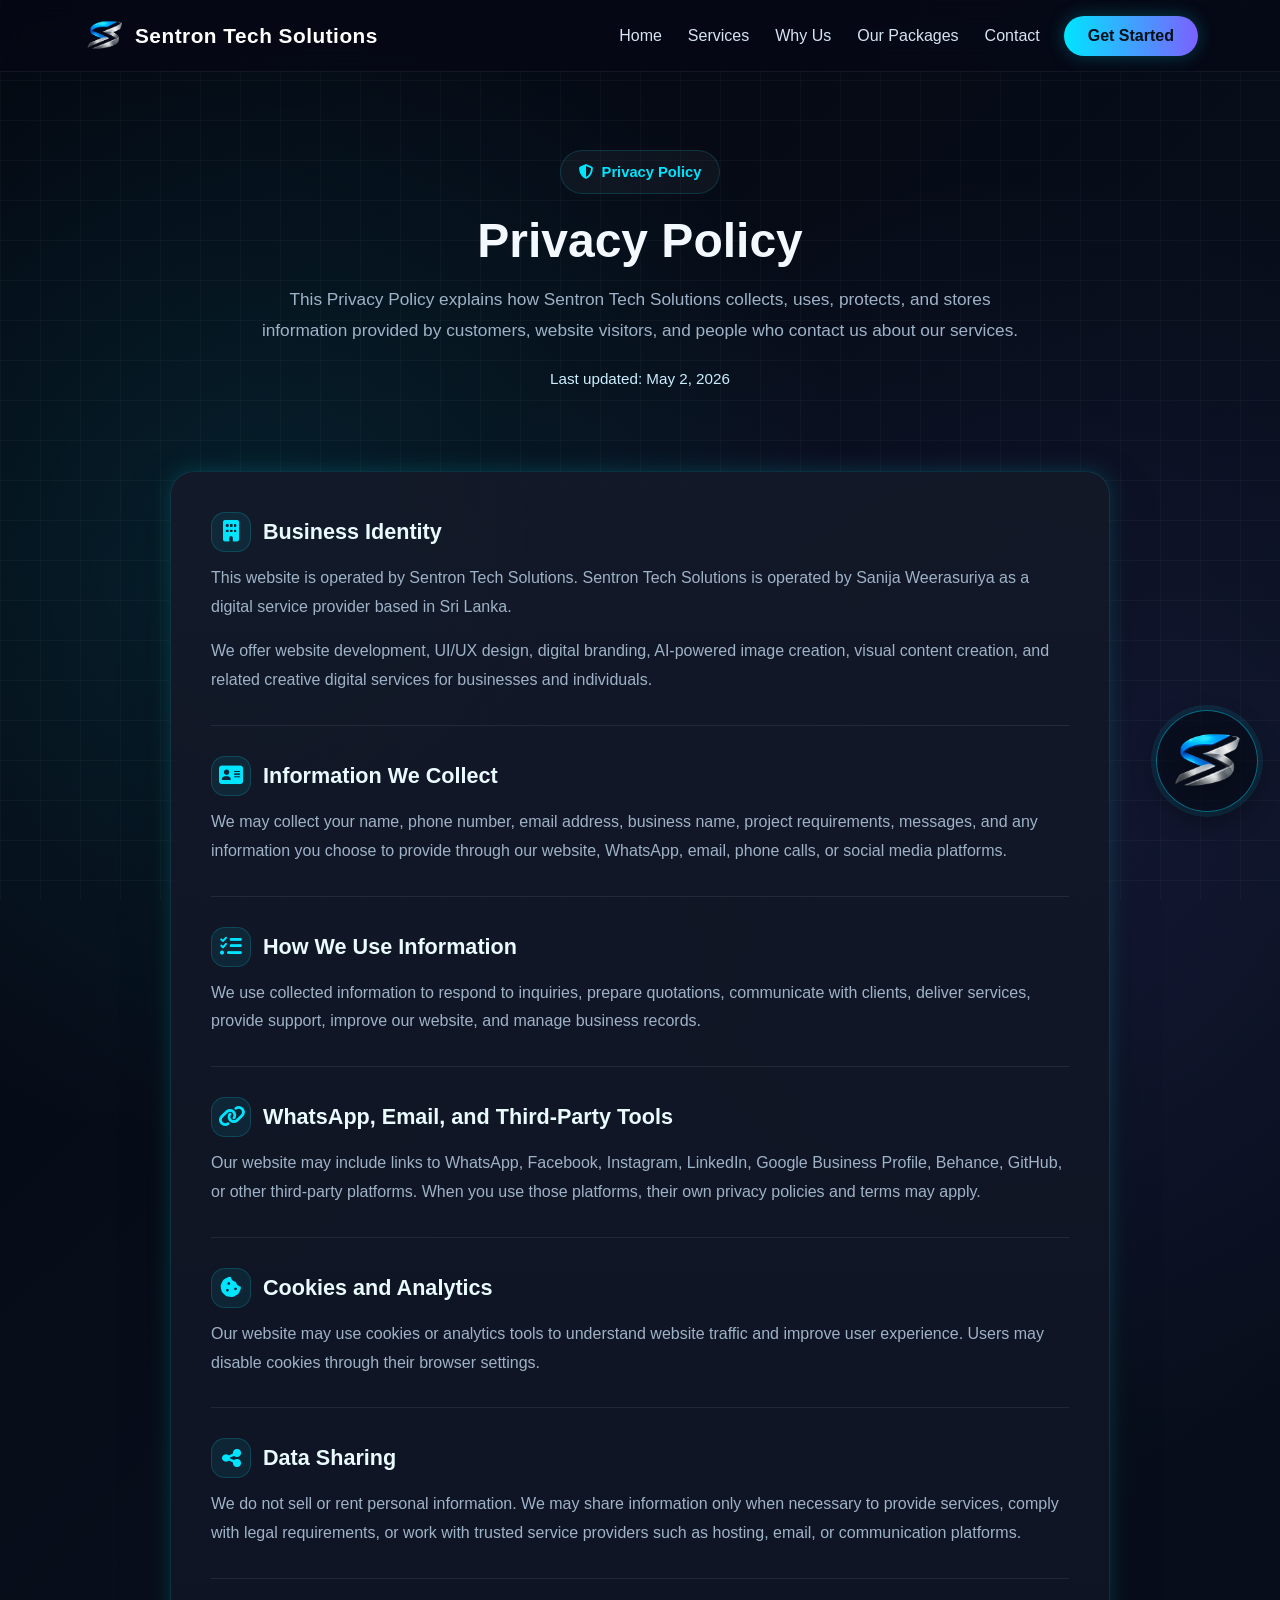
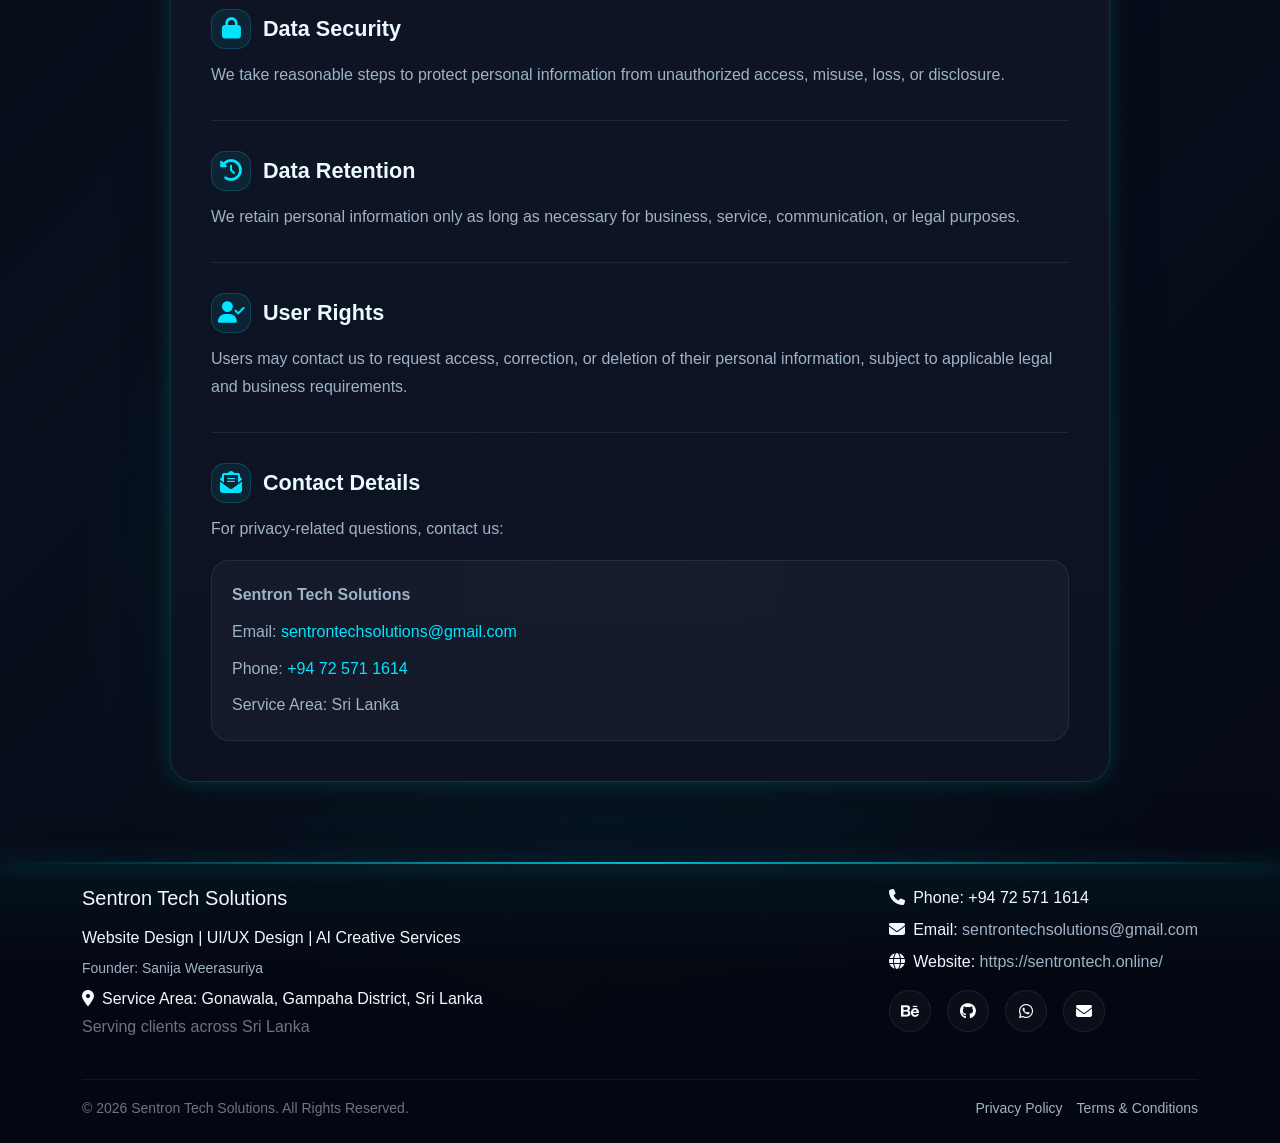
==== privacy-policy.html @ 575d2399 "v2 update" ====
<!DOCTYPE html>
<html lang="en-LK">

<head>
    <meta charset="UTF-8" />
    <meta name="viewport" content="width=device-width, initial-scale=1.0" />
    <meta name="description"
        content="Read the Sentron Tech Solutions Privacy Policy for how customer information is collected, used, protected, stored, and handled in Sri Lanka." />
    <meta name="robots" content="index, follow, max-image-preview:large, max-snippet:-1, max-video-preview:-1" />
    <meta name="author" content="Sentron Tech Solutions" />
    <meta name="theme-color" content="#060816" />

    <link rel="canonical" href="https://sentrontech.online/privacy-policy.html" />

    <meta property="og:locale" content="en_LK" />
    <meta property="og:type" content="website" />
    <meta property="og:site_name" content="Sentron Tech Solutions" />
    <meta property="og:title" content="Privacy Policy | Sentron Tech Solutions" />
    <meta property="og:description"
        content="How Sentron Tech Solutions collects, uses, stores, and protects customer information." />
    <meta property="og:url" content="https://sentrontech.online/privacy-policy.html" />
    <meta property="og:image" content="https://sentrontech.online/assets/og-image.png" />
    <meta property="og:image:alt" content="Sentron Tech Solutions branded web design and AI creative services preview" />
    <meta property="og:image:width" content="1200" />
    <meta property="og:image:height" content="630" />

    <meta name="twitter:card" content="summary_large_image" />
    <meta name="twitter:title" content="Privacy Policy | Sentron Tech Solutions" />
    <meta name="twitter:description"
        content="How Sentron Tech Solutions collects, uses, stores, and protects customer information." />
    <meta name="twitter:image" content="https://sentrontech.online/assets/og-image.png" />
    <meta name="twitter:image:alt" content="Sentron Tech Solutions branded web design and AI creative services preview" />

    <title>Privacy Policy | Sentron Tech Solutions</title>
    <link rel="icon" type="image/png" href="assets/logo.png">
    <link rel="apple-touch-icon" href="assets/logo.png">

    <link rel="preconnect" href="https://cdn.jsdelivr.net" crossorigin>
    <link rel="preconnect" href="https://cdnjs.cloudflare.com" crossorigin>

    <link href="https://cdn.jsdelivr.net/npm/bootstrap@5.3.3/dist/css/bootstrap.min.css" rel="stylesheet" />
    <link rel="stylesheet" href="https://cdnjs.cloudflare.com/ajax/libs/font-awesome/6.5.2/css/all.min.css" />
    <link rel="stylesheet" href="style.css" />

    <script type="application/ld+json">
        {
            "@context": "https://schema.org",
            "@type": "WebPage",
            "@id": "https://sentrontech.online/privacy-policy.html#webpage",
            "url": "https://sentrontech.online/privacy-policy.html",
            "name": "Privacy Policy | Sentron Tech Solutions",
            "description": "Privacy Policy for Sentron Tech Solutions, a Sri Lanka-based digital service provider.",
            "isPartOf": {
                "@type": "WebSite",
                "@id": "https://sentrontech.online/#website",
                "name": "Sentron Tech Solutions",
                "url": "https://sentrontech.online/"
            },
            "publisher": {
                "@type": "Organization",
                "@id": "https://sentrontech.online/#organization",
                "name": "Sentron Tech Solutions",
                "url": "https://sentrontech.online/",
                "email": "sentrontechsolutions@gmail.com",
                "telephone": "+94725711614"
            },
            "inLanguage": "en-LK"
        }
    </script>
</head>

<body>
    <nav class="navbar navbar-expand-lg fixed-top" aria-label="Primary navigation">
        <div class="container">
            <a class="navbar-brand d-flex align-items-center gap-2" href="index.html#home">
                <img src="assets/logo.png" alt="Sentron Tech Solutions logo" width="45" height="45" decoding="async">
                <span>Sentron Tech Solutions</span>
            </a>

            <button class="navbar-toggler text-white border-0 shadow-none" type="button" data-bs-toggle="collapse"
                data-bs-target="#mainNav" aria-controls="mainNav" aria-expanded="false"
                aria-label="Open navigation menu">
                <i class="fa-solid fa-bars text-white"></i>
            </button>

            <div class="collapse navbar-collapse" id="mainNav">
                <ul class="navbar-nav ms-auto align-items-lg-center">
                    <li class="nav-item"><a class="nav-link" href="index.html#home">Home</a></li>
                    <li class="nav-item"><a class="nav-link" href="index.html#services">Services</a></li>
                    <li class="nav-item"><a class="nav-link" href="index.html#why-us">Why Us</a></li>
                    <li class="nav-item"><a class="nav-link" href="index.html#packages">Our Packages</a></li>
                    <li class="nav-item"><a class="nav-link" href="index.html#contact">Contact</a></li>
                    <li class="nav-item ms-lg-3 mt-3 mt-lg-0">
                        <a href="index.html#contact" class="btn btn-glow px-4 py-2">Get Started</a>
                    </li>
                </ul>
            </div>
        </div>
    </nav>

    <main>
        <section class="legal-hero text-center">
            <div class="container">
                <div class="legal-kicker">
                    <i class="fa-solid fa-shield-halved"></i>
                    Privacy Policy
                </div>
                <h1 class="legal-title">Privacy Policy</h1>
                <p class="legal-lead">
                    This Privacy Policy explains how Sentron Tech Solutions collects, uses, protects, and stores
                    information provided by customers, website visitors, and people who contact us about our services.
                </p>
                <p class="legal-meta">Last updated: May 2, 2026</p>
            </div>
        </section>

        <article class="legal-document">
            <section class="legal-section">
                <h2><i class="fa-solid fa-building"></i>Business Identity</h2>
                <p>
                    This website is operated by Sentron Tech Solutions. Sentron Tech Solutions is operated by Sanija
                    Weerasuriya as a digital service provider based in Sri Lanka.
                </p>
                <p>
                    We offer website development, UI/UX design, digital branding, AI-powered image creation, visual
                    content creation, and related creative digital services for businesses and individuals.
                </p>
            </section>

            <section class="legal-section">
                <h2><i class="fa-solid fa-address-card"></i>Information We Collect</h2>
                <p>
                    We may collect your name, phone number, email address, business name, project requirements,
                    messages, and any information you choose to provide through our website, WhatsApp, email, phone
                    calls, or social media platforms.
                </p>
            </section>

            <section class="legal-section">
                <h2><i class="fa-solid fa-list-check"></i>How We Use Information</h2>
                <p>
                    We use collected information to respond to inquiries, prepare quotations, communicate with clients,
                    deliver services, provide support, improve our website, and manage business records.
                </p>
            </section>

            <section class="legal-section">
                <h2><i class="fa-solid fa-link"></i>WhatsApp, Email, and Third-Party Tools</h2>
                <p>
                    Our website may include links to WhatsApp, Facebook, Instagram, LinkedIn, Google Business Profile,
                    Behance, GitHub, or other third-party platforms. When you use those platforms, their own privacy
                    policies and terms may apply.
                </p>
            </section>

            <section class="legal-section">
                <h2><i class="fa-solid fa-cookie-bite"></i>Cookies and Analytics</h2>
                <p>
                    Our website may use cookies or analytics tools to understand website traffic and improve user
                    experience. Users may disable cookies through their browser settings.
                </p>
            </section>

            <section class="legal-section">
                <h2><i class="fa-solid fa-share-nodes"></i>Data Sharing</h2>
                <p>
                    We do not sell or rent personal information. We may share information only when necessary to provide
                    services, comply with legal requirements, or work with trusted service providers such as hosting,
                    email, or communication platforms.
                </p>
            </section>

            <section class="legal-section">
                <h2><i class="fa-solid fa-lock"></i>Data Security</h2>
                <p>
                    We take reasonable steps to protect personal information from unauthorized access, misuse, loss, or
                    disclosure.
                </p>
            </section>

            <section class="legal-section">
                <h2><i class="fa-solid fa-clock-rotate-left"></i>Data Retention</h2>
                <p>
                    We retain personal information only as long as necessary for business, service, communication, or
                    legal purposes.
                </p>
            </section>

            <section class="legal-section">
                <h2><i class="fa-solid fa-user-check"></i>User Rights</h2>
                <p>
                    Users may contact us to request access, correction, or deletion of their personal information,
                    subject to applicable legal and business requirements.
                </p>
            </section>

            <section class="legal-section">
                <h2><i class="fa-solid fa-envelope-open-text"></i>Contact Details</h2>
                <p>For privacy-related questions, contact us:</p>
                <div class="legal-contact">
                    <p><strong>Sentron Tech Solutions</strong></p>
                    <p>Email: <a href="mailto:sentrontechsolutions@gmail.com">sentrontechsolutions@gmail.com</a></p>
                    <p>Phone: <a href="tel:+94725711614">+94 72 571 1614</a></p>
                    <p>Service Area: Sri Lanka</p>
                </div>
            </section>
        </article>
    </main>

    <footer class="footer py-4">
        <div class="container">
            <div class="row g-4">
                <div class="col-lg-6 footer-brand">
                    <h5 class="mb-3">Sentron Tech Solutions</h5>
                    <p class="mb-2">Website Design | UI/UX Design | AI Creative Services</p>
                    <p class="footer-founder small mb-2">Founder: Sanija Weerasuriya</p>
                    <p class="mb-1"><i class="fa-solid fa-map-marker-alt me-2"></i>Service Area: Gonawala, Gampaha District, Sri Lanka</p>
                    <p class="text-secondary">Serving clients across Sri Lanka</p>
                </div>
                <div class="col-lg-6 footer-contact-col">
                    <div class="contact-info footer-contact-block">
                        <p class="mb-2"><i class="fa-solid fa-phone me-2"></i>Phone: +94 72 571 1614</p>
                        <p class="mb-2"><i class="fa-solid fa-envelope me-2"></i>Email: <a href="mailto:sentrontechsolutions@gmail.com" class="text-decoration-none">sentrontechsolutions@gmail.com</a></p>
                        <p class="mb-3"><i class="fa-solid fa-globe me-2"></i>Website: <a href="https://sentrontech.online/" target="_blank" rel="noopener noreferrer" class="text-decoration-none">https://sentrontech.online/</a></p>
                        <div class="social-links footer-contact-social">
                            <a href="https://www.behance.net/sentrontechsolutions" target="_blank"
                                rel="noopener noreferrer" class="me-3" aria-label="Sentron Tech Solutions on Behance"><i
                                    class="fa-brands fa-behance"></i></a>
                            <a href="https://github.com/sentrontechsolutions" target="_blank" rel="noopener noreferrer"
                                class="me-3" aria-label="Sentron Tech Solutions on GitHub"><i
                                    class="fa-brands fa-github"></i></a>
                            <a href="https://wa.me/94725711614" target="_blank" rel="noopener noreferrer" class="me-3"
                                aria-label="Chat with Sentron Tech Solutions on WhatsApp"><i
                                    class="fa-brands fa-whatsapp"></i></a>
                            <a href="mailto:sentrontechsolutions@gmail.com" class="me-3"
                                aria-label="Email Sentron Tech Solutions"><i class="fa-solid fa-envelope"></i></a>
                        </div>
                    </div>
                </div>
            </div>
            <div class="footer-bottom">
                <p class="footer-copy text-secondary small mb-0">&copy; 2026 Sentron Tech Solutions. All Rights Reserved.</p>
                <div class="footer-legal-links">
                    <a href="privacy-policy.html">Privacy Policy</a>
                    <a href="terms-and-conditions.html">Terms &amp; Conditions</a>
                </div>
            </div>
        </div>
    </footer>

    <div class="corner-floating-logo" aria-hidden="true">
        <img src="assets/logo.png" alt="" width="500" height="500" loading="lazy" decoding="async">
    </div>

    <script src="https://cdn.jsdelivr.net/npm/bootstrap@5.3.3/dist/js/bootstrap.bundle.min.js"></script>
    <script src="script.js"></script>
</body>

</html>
---- style.css ----
:root {
  --bg-main: #060816;
  --bg-secondary: #0b1020;
  --card-bg: rgba(14, 19, 38, 0.75);
  --primary: #00e5ff;
  --secondary: #7b61ff;
  --text-main: #f4f8ff;
  --text-soft: #9fb3c8;
  --shadow-glow: 0 0 20px rgba(0, 229, 255, 0.18);
  --shadow-purple: 0 0 30px rgba(123, 97, 255, 0.18);
}

* {
  box-sizing: border-box;
}

html {
  scroll-behavior: smooth;
}

body {
  margin: 0;
  font-family: "Segoe UI", Tahoma, Geneva, Verdana, sans-serif;
  background:
    radial-gradient(circle at 20% 20%, rgba(0, 229, 255, 0.10), transparent 25%),
    radial-gradient(circle at 80% 30%, rgba(123, 97, 255, 0.10), transparent 30%),
    radial-gradient(circle at 50% 80%, rgba(0, 229, 255, 0.07), transparent 25%),
    linear-gradient(135deg, #04060f, #08101d, #050915);
  color: var(--text-main);
  overflow-x: hidden;
}

body::before {
  content: "";
  position: fixed;
  inset: 0;
  background-image:
    linear-gradient(rgba(255,255,255,0.03) 1px, transparent 1px),
    linear-gradient(90deg, rgba(255,255,255,0.03) 1px, transparent 1px);
  background-size: 40px 40px;
  pointer-events: none;
  z-index: -2;
}

/* Navbar */
.navbar {
  background: rgba(6, 8, 22, 0.72) !important;
  backdrop-filter: blur(14px);
  border-bottom: 1px solid rgba(255,255,255,0.06);
  transition: 0.3s ease;
}

.navbar.scrolled {
  box-shadow: 0 10px 30px rgba(0,0,0,0.35);
  border-bottom: 1px solid rgba(0, 229, 255, 0.12);
}

.navbar-brand {
  font-weight: 700;
  font-size: 1.3rem;
  letter-spacing: 0.5px;
  color: #fff !important;
}

.brand-icon {
  color: var(--primary);
  text-shadow: 0 0 14px rgba(0, 229, 255, 0.7);
}

.nav-link {
  color: #d7e4f3 !important;
  position: relative;
  font-weight: 500;
  margin-left: 10px;
}

.nav-link::after {
  content: "";
  position: absolute;
  left: 8px;
  bottom: 2px;
  width: 0;
  height: 2px;
  background: linear-gradient(90deg, var(--primary), var(--secondary));
  transition: width 0.3s ease;
  box-shadow: var(--shadow-glow);
}

.nav-link:hover::after {
  width: calc(100% - 16px);
}

.btn-glow {
  background: linear-gradient(90deg, var(--primary), var(--secondary));
  color: #031019;
  font-weight: 700;
  border: none;
  border-radius: 50px;
  box-shadow: 0 0 18px rgba(0, 229, 255, 0.25);
  transition: 0.3s ease;
}

.btn-glow:hover {
  transform: translateY(-2px) scale(1.02);
  box-shadow: 0 0 25px rgba(0, 229, 255, 0.4), 0 0 35px rgba(123, 97, 255, 0.25);
  color: #04141f;
}

.btn-outline-tech {
  border: 1px solid rgba(0, 229, 255, 0.35);
  color: var(--text-main);
  border-radius: 50px;
  background: rgba(255,255,255,0.02);
  transition: 0.3s ease;
}

.btn-outline-tech:hover {
  background: rgba(0, 229, 255, 0.08);
  border-color: rgba(0, 229, 255, 0.7);
  box-shadow: var(--shadow-glow);
  color: #fff;
}

.btn-whatsapp {
  border-color: #25d366;
  background: radial-gradient(circle at top left, rgba(37, 211, 102, 0.18), transparent 45%), rgba(255,255,255,0.02);
  color: #e9fff3;
  box-shadow: 0 0 18px rgba(37, 211, 102, 0.24);
}

.btn-whatsapp:hover {
  background: linear-gradient(135deg, rgba(37, 211, 102, 0.24), rgba(0, 0, 0, 0.12));
  border-color: #25d366;
  box-shadow: 0 0 28px rgba(37, 211, 102, 0.35);
  color: #fff;
  transform: translateY(-2px) scale(1.02);
}

.btn-behance {
  border-color: #1769ff;
  background: radial-gradient(circle at top left, rgba(23, 105, 255, 0.18), transparent 45%), rgba(255,255,255,0.02);
  color: #b3d9ff;
  box-shadow: 0 0 18px rgba(23, 105, 255, 0.24);
}

.btn-behance:hover {
  background: linear-gradient(135deg, rgba(23, 105, 255, 0.24), rgba(0, 0, 0, 0.12));
  border-color: #1769ff;
  box-shadow: 0 0 28px rgba(23, 105, 255, 0.35);
  color: #fff;
  transform: translateY(-2px) scale(1.02);
}

.btn-github {
  border-color: #ffffffce;
  background: rgba(255,255,255,0.05);
  color: #f0f0f0;
  box-shadow: 0 0 5px rgba(255, 255, 255, 0.4), 0 0 18px rgba(51, 51, 51, 0.24);
}

.btn-github:hover {
  background: linear-gradient(135deg, rgba(51, 51, 51, 0.24), rgba(0, 0, 0, 0.12));
  border-color: #666;
  box-shadow: 0 0 8px rgba(255, 255, 255, 0.6), 0 0 28px rgba(51, 51, 51, 0.35);
  color: #fff;
  transform: translateY(-2px) scale(1.02);
}

.copy-btn {
  background: none;
  border: none;
  color: var(--primary);
  cursor: pointer;
  font-size: 0.9rem;
  margin-left: 8px;
  padding: 2px 4px;
  border-radius: 4px;
  transition: 0.3s ease;
}

.copy-btn:hover {
  background: rgba(0, 229, 255, 0.1);
  color: #fff;
}

/* Hero */
.hero-section {
  min-height: 100vh;
  display: flex;
  align-items: center;
  position: relative;
  overflow: hidden;
  padding-top: 100px;
}

.hero-badge {
  display: inline-flex;
  align-items: center;
  gap: 8px;
  padding: 10px 18px;
  border-radius: 50px;
  background: rgba(255,255,255,0.04);
  border: 1px solid rgba(0, 229, 255, 0.16);
  color: var(--primary);
  font-size: 0.92rem;
  box-shadow: var(--shadow-glow);
  margin-bottom: 1.5rem;
}

.hero-title {
  font-size: clamp(2.6rem, 6vw, 5rem);
  line-height: 1.05;
  font-weight: 800;
  margin-bottom: 1.25rem;
}

.gradient-text {
  background: linear-gradient(90deg, #ffffff, #8ef6ff, #a999ff);
  -webkit-background-clip: text;
  -webkit-text-fill-color: transparent;
  background-clip: text;
}

.hero-text {
  font-size: 1.08rem;
  color: var(--text-soft);
  max-width: 600px;
  line-height: 1.8;
  margin-bottom: 2rem;
}

.hero-stats {
  display: flex;
  flex-wrap: wrap;
  gap: 20px;
  margin-top: 2rem;
}

.stat-box {
  min-width: 140px;
  padding: 18px 20px;
  background: rgba(255,255,255,0.03);
  border: 1px solid rgba(255,255,255,0.06);
  border-radius: 18px;
  box-shadow: inset 0 0 20px rgba(255,255,255,0.015);
  transition: 0.3s ease;
}

.stat-box:hover {
  transform: translateY(-4px);
  border-color: rgba(0, 229, 255, 0.25);
  box-shadow: var(--shadow-glow);
}

.stat-box h4 {
  margin: 0;
  font-size: 1.5rem;
  color: var(--primary);
  font-weight: 700;
}

.stat-box p {
  margin: 6px 0 0;
  color: var(--text-soft);
  font-size: 0.92rem;
}

.hero-visual {
  position: relative;
  z-index: 1;
}

/* Glow orbs */
.glow-orb {
  position: absolute;
  border-radius: 50%;
  filter: blur(70px);
  opacity: 0.45;
  z-index: 0;
  animation: floatOrb 10s ease-in-out infinite;
}

.orb-1 {
  width: 250px;
  height: 250px;
  background: rgba(0, 229, 255, 0.20);
  top: 80px;
  left: -80px;
}

.orb-2 {
  width: 280px;
  height: 280px;
  background: rgba(123, 97, 255, 0.18);
  bottom: 50px;
  right: -100px;
  animation-delay: 2s;
}

.orb-3 {
  width: 180px;
  height: 180px;
  background: rgba(0, 229, 255, 0.12);
  top: 50%;
  left: 55%;
  animation-delay: 4s;
}

@keyframes floatOrb {
  0%, 100% { transform: translateY(0px) translateX(0px); }
  50% { transform: translateY(-20px) translateX(10px); }
}

.tech-card {
  position: relative;
  background: linear-gradient(145deg, rgba(10, 16, 32, 0.88), rgba(7, 10, 22, 0.78));
  border: 1px solid rgba(0, 229, 255, 0.16);
  border-radius: 24px;
  padding: 24px;
  box-shadow:
    0 0 20px rgba(0, 229, 255, 0.10),
    0 0 50px rgba(123, 97, 255, 0.10),
    inset 0 0 20px rgba(255,255,255,0.02);
  overflow: hidden;
}

.tech-card::before {
  content: "";
  position: absolute;
  inset: 0;
  background: linear-gradient(120deg, transparent, rgba(255,255,255,0.04), transparent);
  transform: translateX(-100%);
  animation: shine 5s linear infinite;
}

@keyframes shine {
  100% { transform: translateX(100%); }
}

.screen-header {
  display: flex;
  gap: 8px;
  margin-bottom: 18px;
}

.screen-dot {
  width: 12px;
  height: 12px;
  border-radius: 50%;
  background: rgba(255,255,255,0.15);
}

.screen-dot:nth-child(1) { background: #ff5f57; }
.screen-dot:nth-child(2) { background: #febc2e; }
.screen-dot:nth-child(3) { background: #28c840; }

.mockup-block {
  background: rgba(255,255,255,0.03);
  border: 1px solid rgba(255,255,255,0.05);
  border-radius: 18px;
  padding: 18px;
  margin-bottom: 16px;
}

.mockup-line {
  height: 10px;
  border-radius: 20px;
  margin-bottom: 12px;
  background: linear-gradient(90deg, rgba(0,229,255,0.7), rgba(123,97,255,0.45));
  animation: pulseLine 2.2s ease-in-out infinite;
}

.mockup-line.small { width: 45%; }
.mockup-line.medium { width: 70%; }
.mockup-line.large { width: 100%; }

@keyframes pulseLine {
  0%, 100% { opacity: 0.55; }
  50% { opacity: 1; }
}

.floating-mini {
  position: absolute;
  border-radius: 18px;
  padding: 14px 16px;
  background: rgba(10, 15, 30, 0.88);
  border: 1px solid rgba(0, 229, 255, 0.20);
  box-shadow: var(--shadow-glow);
  color: #fff;
  animation: floatCard 4s ease-in-out infinite;
}

.floating-mini.one {
  top: -20px;
  right: -20px;
}

.floating-mini.two {
  bottom: -15px;
  left: -20px;
  animation-delay: 1.8s;
}

@keyframes floatCard {
  0%, 100% { transform: translateY(0px); }
  50% { transform: translateY(-10px); }
}

/* General sections */
.section-title {
  font-size: clamp(2rem, 4vw, 3rem);
  font-weight: 800;
  margin-bottom: 12px;
}

.section-subtitle {
  color: var(--text-soft);
  max-width: 680px;
  margin: 0 auto;
  line-height: 1.8;
}

.service-card,
.feature-card,
.contact-card {
  background: var(--card-bg);
  backdrop-filter: blur(12px);
  border: 1px solid rgba(255,255,255,0.06);
  border-radius: 22px;
  padding: 28px 24px;
  height: 100%;
  transition: 0.35s ease;
  position: relative;
  overflow: hidden;
}

.service-card::before,
.feature-card::before,
.contact-card::before {
  content: "";
  position: absolute;
  top: -80px;
  right: -80px;
  width: 180px;
  height: 180px;
  background: radial-gradient(circle, rgba(0,229,255,0.18), transparent 70%);
  pointer-events: none;
}

.service-card:hover,
.feature-card:hover,
.contact-card:hover {
  transform: translateY(-8px);
  border-color: rgba(0, 229, 255, 0.24);
  box-shadow: var(--shadow-glow), var(--shadow-purple);
}

.service-icon,
.feature-icon {
  width: 64px;
  height: 64px;
  border-radius: 18px;
  display: inline-flex;
  align-items: center;
  justify-content: center;
  margin-bottom: 20px;
  font-size: 1.4rem;
  color: var(--primary);
  background: rgba(0, 229, 255, 0.08);
  border: 1px solid rgba(0, 229, 255, 0.18);
  box-shadow: var(--shadow-glow);
}

.service-card h4,
.feature-card h5 {
  font-weight: 700;
  margin-bottom: 12px;
}

.service-card p,
.feature-card p,
.contact-card p {
  color: var(--text-soft);
  line-height: 1.75;
  margin-bottom: 0;
}

.why-box {
  background: linear-gradient(145deg, rgba(10, 16, 32, 0.9), rgba(7, 10, 22, 0.82));
  border: 1px solid rgba(0,229,255,0.14);
  border-radius: 28px;
  padding: 40px;
  box-shadow: var(--shadow-glow);
}

.check-list {
  list-style: none;
  padding: 0;
  margin: 0;
}

.check-list li {
  color: var(--text-soft);
  margin-bottom: 18px;
  display: flex;
  gap: 12px;
  align-items: flex-start;
}

.check-list i {
  color: var(--primary);
  margin-top: 4px;
  text-shadow: 0 0 12px rgba(0,229,255,0.65);
}

.cta-box {
  background:
    linear-gradient(135deg, rgba(0,229,255,0.10), rgba(123,97,255,0.10)),
    rgba(8, 12, 26, 0.92);
  border: 1px solid rgba(0,229,255,0.20);
  border-radius: 28px;
  padding: 50px 30px;
  box-shadow: var(--shadow-glow), var(--shadow-purple);
  text-align: center;
}

.footer {
  position: relative;
  border-top: 0;
  background:
    linear-gradient(180deg, rgba(0,229,255,0.055), transparent 110px),
    rgba(5, 8, 18, 0.94);
  box-shadow: 0 -18px 45px rgba(0, 0, 0, 0.22);
}

.footer::before {
  content: "";
  position: absolute;
  top: 0;
  left: 0;
  width: 100%;
  height: 2px;
  background: linear-gradient(90deg,
    transparent 0%,
    rgba(0, 229, 255, 0.3) 20%,
    rgba(0, 229, 255, 0.8) 50%,
    rgba(0, 229, 255, 0.3) 80%,
    transparent 100%);
  box-shadow: 0 0 20px rgba(0, 229, 255, 0.5);
}

.footer a {
  color: var(--text-soft);
  text-decoration: none;
  transition: 0.3s ease;
}

.footer a:hover {
  color: var(--primary);
}

.footer-brand {
  text-align: left;
}

.footer-founder {
  color: var(--text-soft);
}

.footer-contact-col {
  display: flex;
  justify-content: flex-end;
}

.footer-contact-block {
  text-align: left;
}

.social-links a {
  width: 42px;
  height: 42px;
  display: inline-flex;
  align-items: center;
  justify-content: center;
  border-radius: 50%;
  border: 1px solid rgba(255,255,255,0.08);
  color: #fff;
  background: rgba(255,255,255,0.03);
  transition: 0.3s ease;
  margin-right: 10px;
}
.social-links a:hover {
  color: var(--primary);
  border-color: rgba(0,229,255,0.3);
  box-shadow: var(--shadow-glow);
  transform: translateY(-3px);
}

.social-links {
  display: flex;
  justify-content: flex-start;
  gap: 14px;
}

.social-links a {
  margin-right: 0 !important;
}

.footer-contact-social {
  justify-content: flex-start;
  gap: 16px;
  margin-top: 16px;
}

.footer-bottom {
  display: flex;
  align-items: center;
  justify-content: space-between;
  gap: 18px;
  margin-top: 24px;
  padding-top: 18px;
  border-top: 1px solid rgba(255,255,255,0.06);
  font-size: 0.875rem;
}

.footer-copy {
  text-align: left;
  font-size: inherit;
}

.footer-bottom .footer-legal-links {
  margin-top: 0;
}

.footer-bottom a {
  font-size: inherit;
}

/* Reveal animations */
.reveal {
  opacity: 0;
  transform: translateY(40px);
  transition: all 0.8s ease;
}

.reveal.active {
  opacity: 1;
  transform: translateY(0);
}

.reveal-left {
  opacity: 0;
  transform: translateX(-50px);
  transition: all 0.8s ease;
}

.reveal-left.active {
  opacity: 1;
  transform: translateX(0);
}

.reveal-right {
  opacity: 0;
  transform: translateX(50px);
  transition: all 0.8s ease;
}

.reveal-right.active {
  opacity: 1;
  transform: translateX(0);
}

/* Responsive */
@media (max-width: 991.98px) {
  .hero-section {
    text-align: center;
    padding-top: 120px;
  }

  .hero-text {
    margin-left: auto;
    margin-right: auto;
  }

  .hero-stats {
    justify-content: center;
  }

  .floating-mini.one,
  .floating-mini.two {
    position: static;
    display: inline-block;
    margin: 12px 8px 0;
  }

  .hero-visual {
    margin-top: 50px;
  }

  .why-box {
    padding: 28px;
  }

  .footer-contact-col {
    justify-content: flex-start;
  }

  .footer-contact-block {
    text-align: left;
  }

  .footer-contact-social {
    justify-content: flex-start;
  }
}

@media (max-width: 575.98px) {
  .hero-title {
    font-size: 2.4rem;
  }

  .section-title {
    font-size: 1.8rem;
  }

  .stat-box {
    width: 100%;
  }
}

.demo-showcase {
  position: relative;
  margin-top: 56px;
  padding: 36px;
  background: linear-gradient(145deg, rgba(8, 13, 28, 0.92), rgba(5, 9, 20, 0.82));
  border: 1px solid rgba(0, 229, 255, 0.14);
  border-radius: 28px;
  box-shadow: var(--shadow-glow);
}

.demo-showcase-header {
  max-width: 760px;
  margin: 0 auto 28px;
}

.demo-showcase-header h3 {
  font-size: clamp(1.8rem, 3vw, 2.4rem);
  font-weight: 800;
  margin: 16px 0 12px;
}

.demo-showcase-header p {
  color: var(--text-soft);
  line-height: 1.8;
  margin-bottom: 0;
}

.demo-badge {
  display: inline-flex;
  align-items: center;
  justify-content: center;
  padding: 10px 18px;
  border-radius: 999px;
  background: rgba(255,255,255,0.04);
  border: 1px solid rgba(0, 229, 255, 0.18);
  color: var(--primary);
  font-size: 0.9rem;
  font-weight: 600;
  letter-spacing: 0.04em;
  text-transform: uppercase;
}

.demo-category + .demo-category {
  margin-top: 2.5rem;
}

.demo-category-title {
  margin: 0 0 10px;
  font-size: clamp(1.25rem, 2.2vw, 1.65rem);
  font-weight: 700;
  letter-spacing: 0.02em;
  color: #dff8ff;
}

.demo-site-card {
  display: block;
  height: 100%;
  padding: 28px;
  border-radius: 24px;
  text-decoration: none;
  color: var(--text-main);
  background:
    linear-gradient(180deg, rgba(255,255,255,0.03), rgba(255,255,255,0.01)),
    rgba(12, 18, 35, 0.92);
  border: 1px solid rgba(255,255,255,0.06);
  box-shadow: inset 0 0 20px rgba(255,255,255,0.02);
  transition: transform 0.35s ease, border-color 0.35s ease, box-shadow 0.35s ease;
}

.demo-site-image-wrap {
  position: relative;
  margin: -10px -10px 20px;
  border-radius: 18px;
  overflow: hidden;
  border: 1px solid rgba(255, 255, 255, 0.14);
  box-shadow: 0 10px 24px rgba(0, 0, 0, 0.3);
}

.demo-site-image-wrap::after {
  content: "";
  position: absolute;
  inset: 0;
  background: linear-gradient(150deg, rgba(0, 229, 255, 0.18), transparent 55%, rgba(123, 97, 255, 0.2));
  pointer-events: none;
}

.demo-site-image {
  width: 100%;
  height: 170px;
  object-fit: cover;
  display: block;
  transition: transform 0.45s ease;
}

.demo-site-card:hover {
  transform: translateY(-8px);
  border-color: rgba(0, 229, 255, 0.28);
  box-shadow: var(--shadow-glow), var(--shadow-purple);
  color: var(--text-main);
}

.demo-site-card:hover .demo-site-image {
  transform: scale(1.06);
}

.demo-site-top {
  display: flex;
  align-items: center;
  justify-content: space-between;
  gap: 16px;
  margin-bottom: 20px;
}

.demo-site-icon {
  width: 68px;
  height: 68px;
  border-radius: 20px;
  display: inline-flex;
  align-items: center;
  justify-content: center;
  font-size: 1.5rem;
  color: var(--primary);
  background: rgba(0, 229, 255, 0.08);
  border: 1px solid rgba(0, 229, 255, 0.18);
  box-shadow: var(--shadow-glow);
}

.demo-site-tag {
  padding: 8px 14px;
  border-radius: 999px;
  background: rgba(123, 97, 255, 0.12);
  border: 1px solid rgba(123, 97, 255, 0.22);
  color: #dcd5ff;
  font-size: 0.85rem;
}

.demo-site-card h4 {
  font-size: 1.45rem;
  font-weight: 700;
  margin-bottom: 12px;
}

.demo-site-card p {
  color: var(--text-soft);
  line-height: 1.75;
  margin-bottom: 18px;
}

.demo-site-link {
  display: inline-flex;
  align-items: center;
  gap: 10px;
  color: var(--primary);
  font-weight: 700;
}

.package-group + .package-group {
  margin-top: 2.5rem;
}

.package-group-head {
  margin-bottom: 18px;
}

.package-group-head h3 {
  margin: 0;
  font-size: clamp(1.45rem, 2.4vw, 1.9rem);
  font-weight: 800;
  color: #e9fbff;
}

.package-group-head span {
  display: block;
  margin-top: 8px;
  color: var(--text-soft);
}

.package-card {
  height: 100%;
  border-radius: 24px;
  padding: 16px;
  background:
    linear-gradient(180deg, rgba(255,255,255,0.04), rgba(255,255,255,0.015)),
    rgba(10, 16, 32, 0.92);
  border: 1px solid rgba(255,255,255,0.08);
  box-shadow: inset 0 0 22px rgba(255,255,255,0.02);
  transition: transform 0.35s ease, border-color 0.35s ease, box-shadow 0.35s ease;
}

.package-card:hover {
  transform: translateY(-8px);
  border-color: rgba(0, 229, 255, 0.3);
  box-shadow: var(--shadow-glow), 0 16px 32px rgba(0, 0, 0, 0.32);
}

.package-image-wrap {
  border-radius: 18px;
  overflow: hidden;
  border: 1px solid rgba(255,255,255,0.14);
  box-shadow: 0 10px 26px rgba(0, 0, 0, 0.32);
}

.package-image {
  width: 100%;
  height: auto;
  display: block;
}

.package-content {
  padding: 16px 8px 6px;
}

.package-content h4 {
  margin: 0 0 10px;
  font-size: 1.3rem;
  font-weight: 700;
}

.package-content p {
  margin: 0;
  color: var(--text-soft);
  line-height: 1.75;
}

.demo-showcase {
  padding: 28px;
}

.demo-site-top {
  align-items: flex-start;
  flex-direction: column;
}

.demo-showcase {
  padding: 24px 20px;
}

.demo-site-card {
  padding: 24px;
}

.demo-site-image {
  height: 160px;
}

.corner-floating-logo {
  position: fixed;
  right: 22px;
  bottom: 88px;
  width: clamp(78px, 8vw, 130px);
  z-index: 1000;
  pointer-events: none;
  padding: 8px;
  border-radius: 50%;
  border: 1.5px solid rgba(0, 229, 255, 0.45);
  background: radial-gradient(circle, rgba(7, 12, 25, 0.88), rgba(7, 12, 25, 0.58));
  box-shadow: 0 0 0 5px rgba(0, 229, 255, 0.09), 0 10px 24px rgba(0, 0, 0, 0.35);
  animation: cornerLogoFloat 6s ease-in-out infinite;
}

.corner-floating-logo img {
  width: 100%;
  height: auto;
  display: block;
  border-radius: 50%;
  filter: drop-shadow(0 8px 16px rgba(0, 0, 0, 0.35));
}

@keyframes cornerLogoFloat {
  0%, 100% {
    transform: translateY(0) rotate(-2deg);
  }
  50% {
    transform: translateY(-12px) rotate(2deg);
  }
}

@media (max-width: 767.98px) {
  .corner-floating-logo {
    right: 14px;
    bottom: 86px;
    width: 74px;
  }
}

/* Neon Divider */
.neon-divider {
  position: relative;
  height: 80px;
  display: flex;
  align-items: center;
  justify-content: center;
  overflow: hidden;
  margin: 40px 0;
}

.neon-line {
  position: absolute;
  width: 100%;
  height: 2px;
  background: linear-gradient(90deg, 
    transparent 0%, 
    rgba(0, 229, 255, 0.3) 20%, 
    rgba(0, 229, 255, 0.8) 50%, 
    rgba(0, 229, 255, 0.3) 80%, 
    transparent 100%);
  box-shadow: 0 0 20px rgba(0, 229, 255, 0.5);
}

.neon-glow {
  position: absolute;
  width: 100px;
  height: 40px;
  background: radial-gradient(ellipse, rgba(0, 229, 255, 0.6), transparent 70%);
  filter: blur(8px);
  animation: neonSweep 3s ease-in-out infinite;
}

@keyframes neonSweep {
  0% {
    transform: translateX(-150px);
    opacity: 0;
  }
  50% {
    opacity: 1;
  }
  100% {
    transform: translateX(150px);
    opacity: 0;
  }
}

/* Legal pages */
.legal-hero {
  padding: 150px 0 64px;
}

.legal-kicker {
  display: inline-flex;
  align-items: center;
  gap: 8px;
  padding: 10px 18px;
  border-radius: 999px;
  background: rgba(255,255,255,0.04);
  border: 1px solid rgba(0, 229, 255, 0.16);
  color: var(--primary);
  font-size: 0.92rem;
  font-weight: 600;
  margin-bottom: 20px;
}

.legal-title {
  font-size: 3rem;
  line-height: 1.12;
  font-weight: 800;
  margin-bottom: 16px;
}

.legal-lead {
  color: var(--text-soft);
  font-size: 1.08rem;
  line-height: 1.8;
  max-width: 780px;
  margin: 0 auto;
}

.legal-meta {
  color: #cdeefe;
  margin-top: 22px;
  font-size: 0.95rem;
}

.legal-document {
  max-width: 940px;
  margin: 0 auto 80px;
  padding: 40px;
  background:
    linear-gradient(180deg, rgba(255,255,255,0.035), rgba(255,255,255,0.012)),
    rgba(10, 16, 32, 0.92);
  border: 1px solid rgba(0, 229, 255, 0.14);
  border-radius: 24px;
  box-shadow: var(--shadow-glow), 0 20px 50px rgba(0, 0, 0, 0.25);
}

.legal-section + .legal-section {
  margin-top: 30px;
  padding-top: 30px;
  border-top: 1px solid rgba(255,255,255,0.08);
}

.legal-section h2 {
  display: flex;
  align-items: center;
  gap: 12px;
  color: #e9fbff;
  font-size: 1.35rem;
  font-weight: 750;
  margin-bottom: 12px;
}

.legal-section h2 i {
  width: 40px;
  height: 40px;
  border-radius: 14px;
  display: inline-flex;
  align-items: center;
  justify-content: center;
  color: var(--primary);
  background: rgba(0, 229, 255, 0.08);
  border: 1px solid rgba(0, 229, 255, 0.18);
}

.legal-section p,
.legal-section li {
  color: var(--text-soft);
  line-height: 1.8;
}

.legal-section p:last-child {
  margin-bottom: 0;
}

.legal-section ul {
  margin: 0;
  padding-left: 1.2rem;
}

.legal-document a {
  color: var(--primary);
  text-decoration: none;
}

.legal-document a:hover {
  color: #fff;
  text-decoration: underline;
}

.legal-contact {
  margin-top: 16px;
  padding: 20px;
  border: 1px solid rgba(255,255,255,0.08);
  border-radius: 18px;
  background: rgba(255,255,255,0.035);
}

.legal-contact p {
  margin-bottom: 8px;
}

.legal-contact p:last-child {
  margin-bottom: 0;
}

.footer-legal-links {
  display: flex;
  flex-wrap: wrap;
  gap: 14px;
  margin-top: 12px;
  justify-content: flex-end;
}

@media (max-width: 767.98px) {
  .legal-hero {
    padding: 130px 0 44px;
  }

  .legal-title {
    font-size: 2.25rem;
  }

  .legal-document {
    padding: 28px 22px;
    margin-bottom: 56px;
  }

  .legal-section h2 {
    align-items: flex-start;
    font-size: 1.18rem;
  }

  .footer-bottom {
    flex-direction: column;
    justify-content: center;
    text-align: center;
  }

  .footer-copy {
    text-align: center;
  }

  .footer-legal-links {
    justify-content: center;
    margin-top: 0;
  }
}
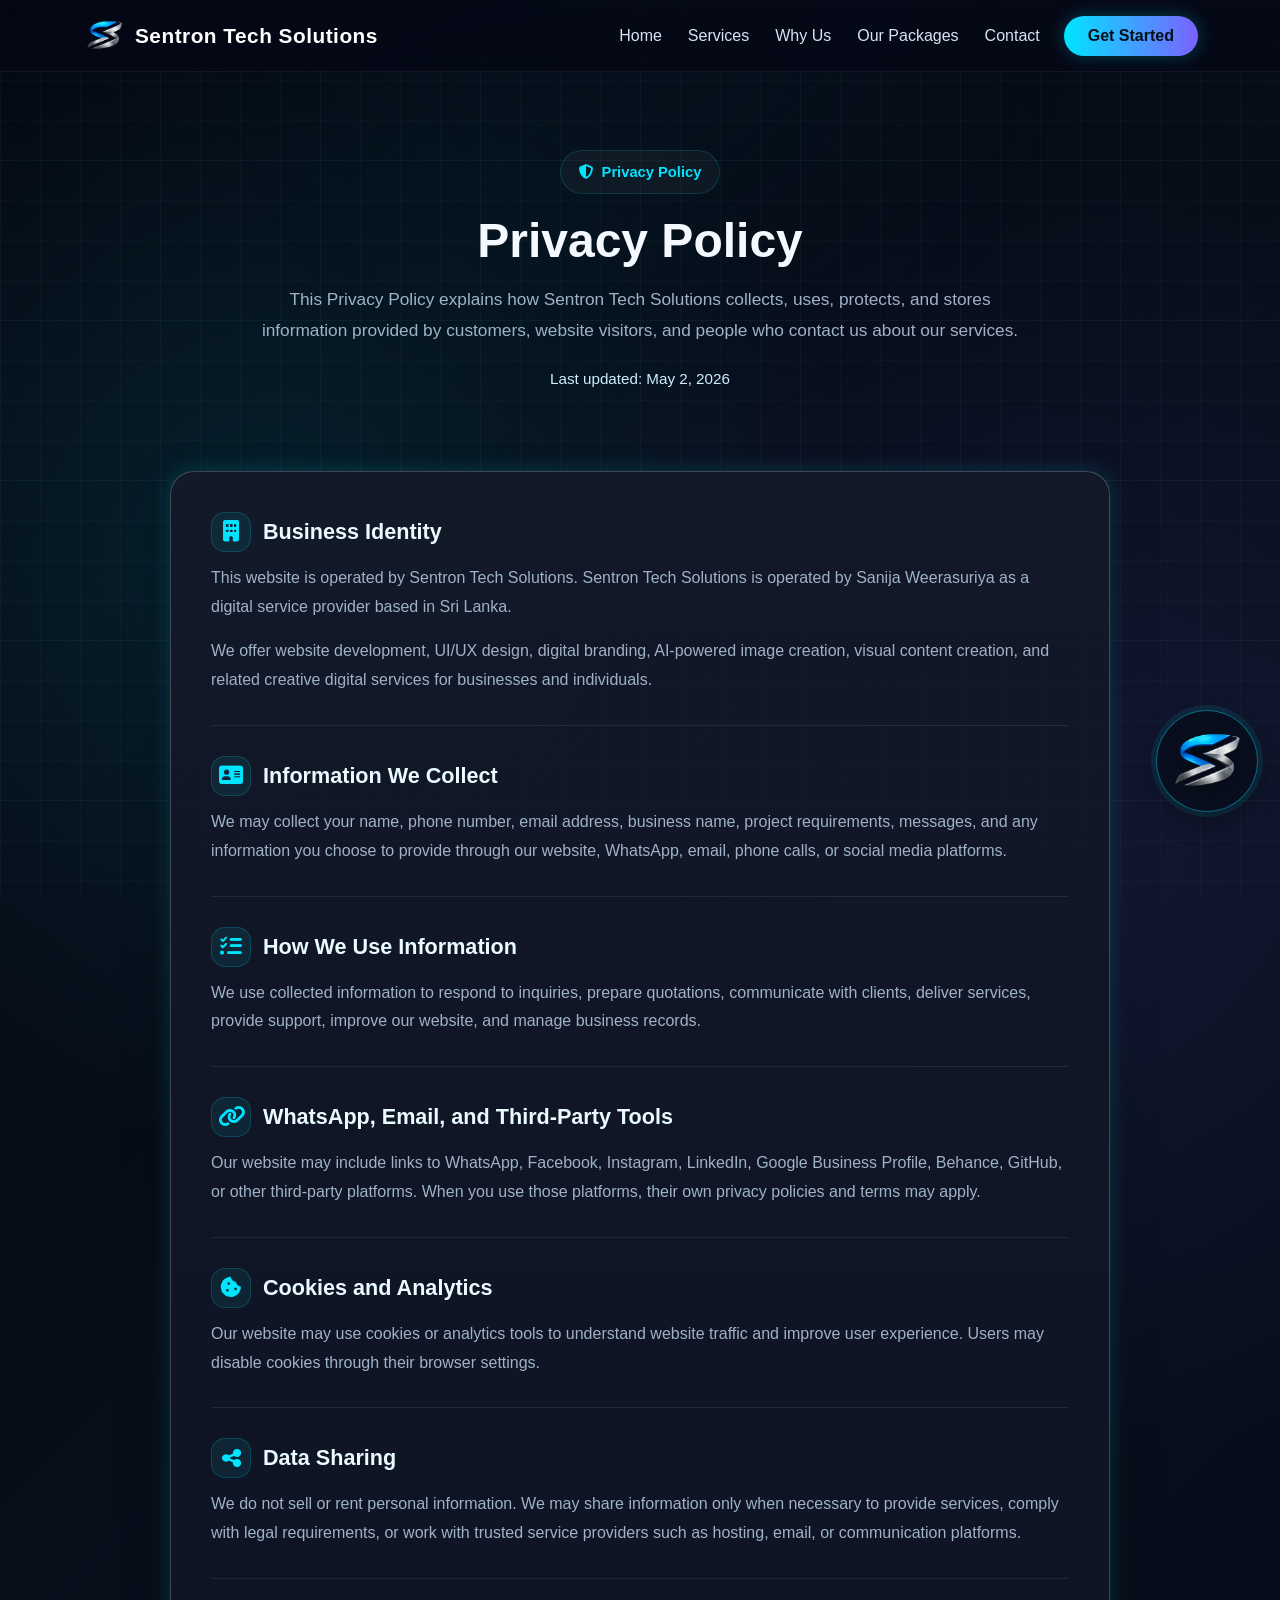
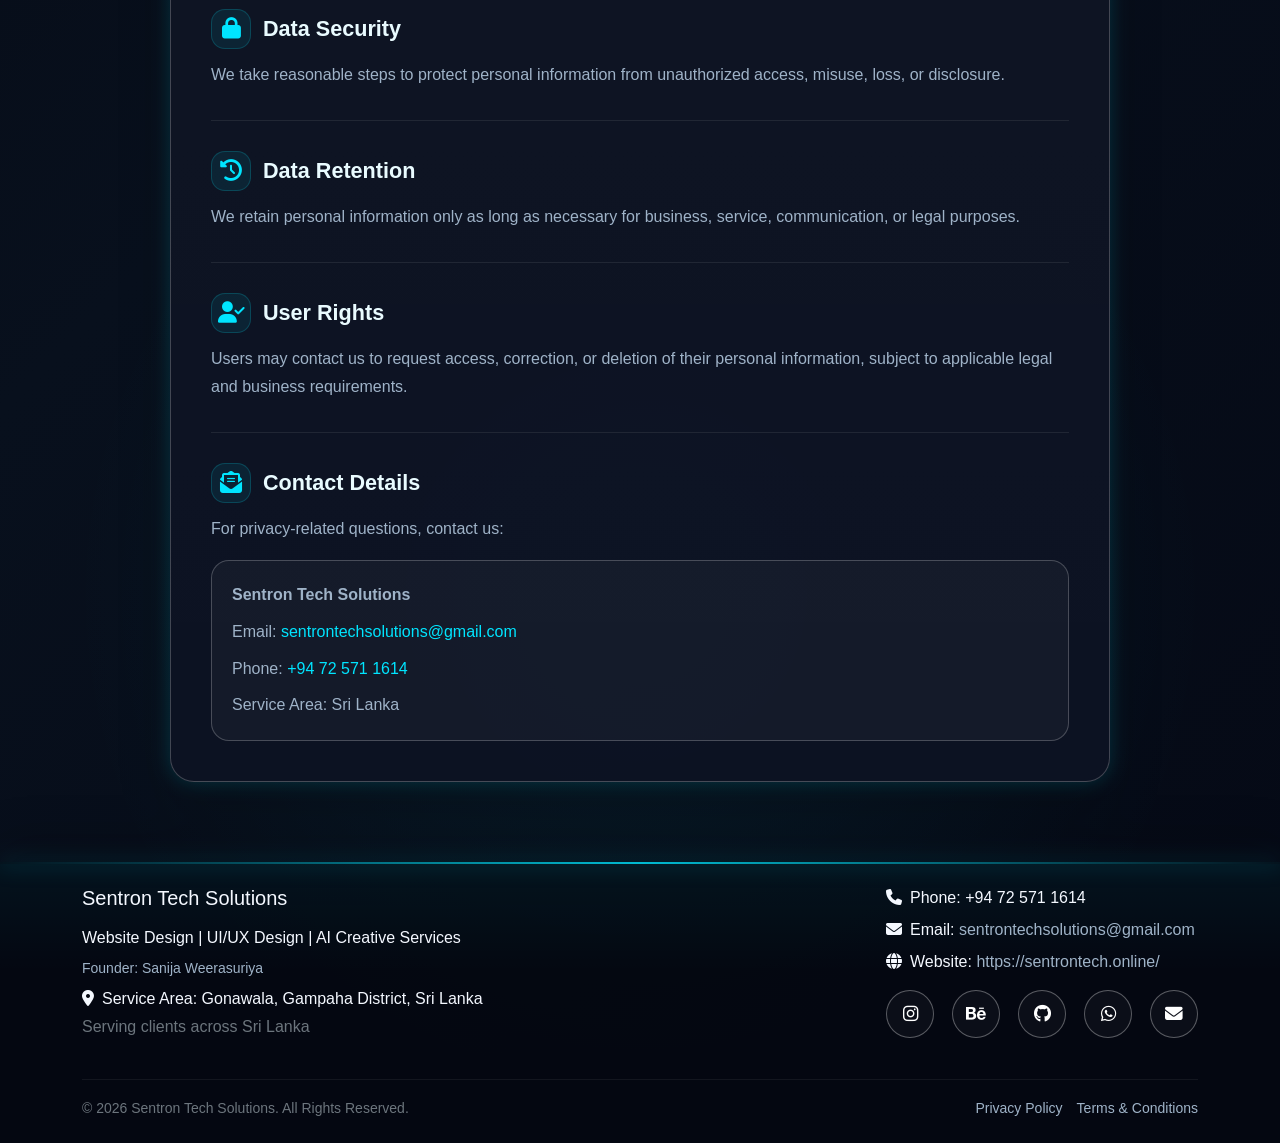
==== commit 3700ac48: "v3 update" ====
--- a/privacy-policy.html
+++ b/privacy-policy.html
@@ -67,9 +67,20 @@
             "inLanguage": "en-LK"
         }
     </script>
+    <noscript><style>.page-loader{display:none!important;}</style></noscript>
+
 </head>
 
 <body>
+    <div class="page-loader" role="status" aria-label="Loading Sentron Tech Solutions">
+        <div class="loader-mark" aria-hidden="true">
+            <div class="loader-logo">
+                <img src="assets/logo.png" alt="">
+            </div>
+            <span class="loader-text">Loading</span>
+        </div>
+    </div>
+
     <nav class="navbar navbar-expand-lg fixed-top" aria-label="Primary navigation">
         <div class="container">
             <a class="navbar-brand d-flex align-items-center gap-2" href="index.html#home">
@@ -223,6 +234,9 @@
                         <p class="mb-2"><i class="fa-solid fa-envelope me-2"></i>Email: <a href="mailto:sentrontechsolutions@gmail.com" class="text-decoration-none">sentrontechsolutions@gmail.com</a></p>
                         <p class="mb-3"><i class="fa-solid fa-globe me-2"></i>Website: <a href="https://sentrontech.online/" target="_blank" rel="noopener noreferrer" class="text-decoration-none">https://sentrontech.online/</a></p>
                         <div class="social-links footer-contact-social">
+                            <a href="https://www.instagram.com/sentrontech/" target="_blank" rel="noopener noreferrer"
+                                class="me-3" aria-label="Sentron Tech Solutions on Instagram"><i
+                                    class="fa-brands fa-instagram"></i></a>
                             <a href="https://www.behance.net/sentrontechsolutions" target="_blank"
                                 rel="noopener noreferrer" class="me-3" aria-label="Sentron Tech Solutions on Behance"><i
                                     class="fa-brands fa-behance"></i></a>
--- a/style.css
+++ b/style.css
@@ -5,10 +5,12 @@
   --primary: #00e5ff;
   --secondary: #7b61ff;
   --text-main: #f4f8ff;
-  --text-soft: #9fb3c8;
-  --shadow-glow: 0 0 20px rgba(0, 229, 255, 0.18);
-  --shadow-purple: 0 0 30px rgba(123, 97, 255, 0.18);
-}
+  --text-soft: #9fb3c8;
+  --card-border: rgba(255, 255, 255, 0.22);
+  --card-border-strong: rgba(255, 255, 255, 0.34);
+  --shadow-glow: 0 0 20px rgba(0, 229, 255, 0.18);
+  --shadow-purple: 0 0 30px rgba(123, 97, 255, 0.18);
+}
 
 * {
   box-sizing: border-box;
@@ -18,10 +20,12 @@
   scroll-behavior: smooth;
 }
 
-body {
-  margin: 0;
-  font-family: "Segoe UI", Tahoma, Geneva, Verdana, sans-serif;
-  background:
+body {
+  position: relative;
+  isolation: isolate;
+  margin: 0;
+  font-family: "Segoe UI", Tahoma, Geneva, Verdana, sans-serif;
+  background:
     radial-gradient(circle at 20% 20%, rgba(0, 229, 255, 0.10), transparent 25%),
     radial-gradient(circle at 80% 30%, rgba(123, 97, 255, 0.10), transparent 30%),
     radial-gradient(circle at 50% 80%, rgba(0, 229, 255, 0.07), transparent 25%),
@@ -30,20 +34,153 @@
   overflow-x: hidden;
 }
 
-body::before {
-  content: "";
-  position: fixed;
-  inset: 0;
-  background-image:
-    linear-gradient(rgba(255,255,255,0.03) 1px, transparent 1px),
-    linear-gradient(90deg, rgba(255,255,255,0.03) 1px, transparent 1px);
-  background-size: 40px 40px;
-  pointer-events: none;
-  z-index: -2;
-}
-
-/* Navbar */
-.navbar {
+body::before {
+  content: "";
+  position: fixed;
+  inset: 0;
+  background-image:
+    linear-gradient(rgba(255,255,255,0.035) 1px, transparent 1px),
+    linear-gradient(90deg, rgba(255,255,255,0.035) 1px, transparent 1px),
+    linear-gradient(rgba(0, 229, 255, 0.035) 1px, transparent 1px),
+    linear-gradient(90deg, rgba(123, 97, 255, 0.03) 1px, transparent 1px);
+  background-size: 40px 40px, 40px 40px, 160px 160px, 160px 160px;
+  opacity: 0.72;
+  pointer-events: none;
+  z-index: 0;
+  animation: techTextileDrift 28s linear infinite;
+}
+
+body::after {
+  content: "";
+  position: fixed;
+  inset: 0;
+  background-image:
+    repeating-linear-gradient(135deg, transparent 0 42px, rgba(0, 229, 255, 0.026) 42px 43px, transparent 43px 86px),
+    repeating-linear-gradient(45deg, transparent 0 58px, rgba(255, 255, 255, 0.018) 58px 59px, transparent 59px 116px),
+    radial-gradient(circle at 50% 0%, rgba(0, 229, 255, 0.08), transparent 42%);
+  background-size: 180px 180px, 220px 220px, 100% 100%;
+  opacity: 0.52;
+  pointer-events: none;
+  z-index: 1;
+  animation: techTextileFlow 36s linear infinite;
+}
+
+body > * {
+  position: relative;
+  z-index: 3;
+}
+
+@keyframes techTextileDrift {
+  to {
+    background-position: 0 160px, 0 160px, 0 320px, 0 320px;
+  }
+}
+
+@keyframes techTextileFlow {
+  to {
+    background-position: 0 220px, 0 260px, 0 0;
+  }
+}
+
+/* Page loader */
+.page-loader {
+  position: fixed;
+  inset: 0;
+  z-index: 99999;
+  display: grid;
+  place-items: center;
+  background:
+    radial-gradient(circle at center, rgba(0, 229, 255, 0.08), transparent 26%),
+    rgba(4, 6, 15, 0.96);
+  transition: opacity 0.45s ease, visibility 0.45s ease;
+}
+
+.page-loader.loaded {
+  opacity: 0;
+  visibility: hidden;
+  pointer-events: none;
+}
+
+.loader-mark {
+  position: relative;
+  width: 124px;
+  height: 124px;
+  display: grid;
+  place-items: center;
+}
+
+.loader-mark::before,
+.loader-mark::after {
+  content: "";
+  position: absolute;
+  inset: 0;
+  border-radius: 50%;
+}
+
+.loader-mark::before {
+  background: conic-gradient(from 0deg, transparent 0 38%, var(--primary) 46%, var(--secondary) 58%, transparent 68% 100%);
+  filter: drop-shadow(0 0 14px rgba(0, 229, 255, 0.45));
+  animation: loaderSpin 1.25s linear infinite;
+  -webkit-mask: radial-gradient(farthest-side, transparent calc(100% - 5px), #000 calc(100% - 4px));
+  mask: radial-gradient(farthest-side, transparent calc(100% - 5px), #000 calc(100% - 4px));
+}
+
+.loader-mark::after {
+  inset: 10px;
+  border: 1px solid rgba(255,255,255,0.08);
+  box-shadow: inset 0 0 24px rgba(0, 229, 255, 0.08);
+}
+
+.loader-logo {
+  position: relative;
+  width: 72px;
+  height: 72px;
+  border-radius: 50%;
+  padding: 7px;
+  background: rgba(7, 12, 25, 0.92);
+  border: 1px solid rgba(0, 229, 255, 0.25);
+  box-shadow: 0 0 28px rgba(0, 229, 255, 0.18);
+}
+
+.loader-logo img {
+  width: 100%;
+  height: 100%;
+  object-fit: contain;
+  display: block;
+}
+
+.loader-text {
+  position: absolute;
+  top: calc(100% + 18px);
+  left: 50%;
+  transform: translateX(-50%);
+  color: var(--text-soft);
+  font-size: 0.78rem;
+  letter-spacing: 0.18em;
+  text-transform: uppercase;
+  white-space: nowrap;
+}
+
+@keyframes loaderSpin {
+  to {
+    transform: rotate(360deg);
+  }
+}
+
+@media (prefers-reduced-motion: reduce) {
+  body::before,
+  body::after,
+  .dev-tool-icon {
+    animation: none;
+  }
+
+  .loader-mark::before {
+    animation-duration: 2.5s;
+  }
+}
+
+/* Navbar */
+.navbar {
   background: rgba(6, 8, 22, 0.72) !important;
   backdrop-filter: blur(14px);
   border-bottom: 1px solid rgba(255,255,255,0.06);
@@ -184,19 +321,477 @@
 }
 
 /* Hero */
-.hero-section {
-  min-height: 100vh;
-  display: flex;
-  align-items: center;
-  position: relative;
-  overflow: hidden;
-  padding-top: 100px;
-}
-
-.hero-badge {
-  display: inline-flex;
-  align-items: center;
-  gap: 8px;
+.hero-section {
+  min-height: 100vh;
+  display: flex;
+  align-items: center;
+  position: relative;
+  overflow: hidden;
+  padding-top: 100px;
+}
+
+.hero-section > .container {
+  position: relative;
+  z-index: 3;
+}
+
+.dev-tools-bg {
+  position: fixed;
+  inset: 0;
+  z-index: 2;
+  pointer-events: none;
+  overflow: hidden;
+}
+
+.dev-tool-symbols {
+  position: absolute;
+  width: 0;
+  height: 0;
+  overflow: hidden;
+}
+
+.dev-tool-icon {
+  --tool-color: rgba(0, 229, 255, 0.82);
+  --tool-border: rgba(0, 229, 255, 0.38);
+  --tool-glow: rgba(0, 229, 255, 0.24);
+  --float-x: 18px;
+  --float-y: -28px;
+  --start-rotate: -4deg;
+  --end-rotate: 7deg;
+  position: absolute;
+  width: clamp(38px, 4.2vw, 62px);
+  aspect-ratio: 1;
+  display: grid;
+  place-items: center;
+  border-radius: 18px;
+  color: var(--tool-color);
+  background: rgba(8, 14, 28, 0.58);
+  border: 1px solid var(--tool-border);
+  box-shadow:
+    0 0 26px var(--tool-glow),
+    inset 0 0 18px rgba(255, 255, 255, 0.035);
+  opacity: var(--tool-opacity, 0.64);
+  transform: translate3d(0, 0, 0) scale(1) rotate(var(--start-rotate));
+  transition: opacity 0.4s ease, border-color 0.4s ease, box-shadow 0.4s ease;
+  animation: devToolPulse var(--float-duration, 12s) ease-in-out infinite;
+  will-change: transform, opacity;
+}
+
+.dev-tool-svg {
+  width: 58%;
+  height: 58%;
+  fill: none;
+  stroke: currentColor;
+  stroke-width: 2.15;
+  stroke-linecap: round;
+  stroke-linejoin: round;
+  filter: drop-shadow(0 0 10px var(--tool-glow));
+}
+
+.tool-code {
+  top: 16vh;
+  left: 7vw;
+  --float-duration: 11s;
+}
+
+.tool-html {
+  top: 72vh;
+  left: 16vw;
+  --tool-color: rgba(255, 124, 82, 0.82);
+  --tool-border: rgba(255, 124, 82, 0.40);
+  --tool-glow: rgba(255, 124, 82, 0.24);
+  --float-x: -14px;
+  --float-y: -34px;
+  --float-duration: 13s;
+  animation-delay: -5s;
+}
+
+.tool-css {
+  top: 29vh;
+  left: 35vw;
+  --tool-color: rgba(76, 169, 255, 0.82);
+  --tool-border: rgba(76, 169, 255, 0.40);
+  --tool-glow: rgba(76, 169, 255, 0.24);
+  --float-x: 22px;
+  --float-y: -20px;
+  --float-duration: 10s;
+  animation-delay: -2s;
+}
+
+.tool-js {
+  right: 9vw;
+  top: 17vh;
+  --tool-color: rgba(255, 219, 89, 0.88);
+  --tool-border: rgba(255, 219, 89, 0.40);
+  --tool-glow: rgba(255, 219, 89, 0.22);
+  --float-x: -18px;
+  --float-duration: 12s;
+  animation-delay: -7s;
+}
+
+.tool-bootstrap {
+  right: 13vw;
+  top: 63vh;
+  --tool-color: rgba(170, 128, 255, 0.84);
+  --tool-border: rgba(170, 128, 255, 0.40);
+  --tool-glow: rgba(170, 128, 255, 0.24);
+  --float-x: 16px;
+  --float-y: -36px;
+  --float-duration: 15s;
+  animation-delay: -3s;
+}
+
+.tool-github {
+  left: 47vw;
+  bottom: 10vh;
+  --tool-color: rgba(230, 235, 244, 0.74);
+  --tool-border: rgba(230, 235, 244, 0.34);
+  --tool-glow: rgba(230, 235, 244, 0.18);
+  --float-x: -12px;
+  --float-duration: 14s;
+  animation-delay: -6s;
+}
+
+.tool-figma {
+  right: 33vw;
+  bottom: 18vh;
+  --tool-color: rgba(255, 111, 142, 0.82);
+  --tool-border: rgba(255, 111, 142, 0.40);
+  --tool-glow: rgba(255, 111, 142, 0.24);
+  --float-x: 20px;
+  --float-y: -24px;
+  --float-duration: 12s;
+  animation-delay: -4s;
+}
+
+.tool-terminal {
+  left: 20vw;
+  top: 49vh;
+  --tool-color: rgba(37, 211, 102, 0.76);
+  --tool-border: rgba(37, 211, 102, 0.38);
+  --tool-glow: rgba(37, 211, 102, 0.22);
+  --float-x: -16px;
+  --float-duration: 16s;
+  animation-delay: -8s;
+}
+
+.tool-photoshop {
+  right: 23vw;
+  top: 41vh;
+  --tool-color: rgba(72, 179, 255, 0.82);
+  --tool-border: rgba(72, 179, 255, 0.38);
+  --tool-glow: rgba(72, 179, 255, 0.22);
+  --float-x: 18px;
+  --float-y: -30px;
+  --float-duration: 13s;
+  animation-delay: -9s;
+}
+
+.tool-illustrator {
+  left: 59vw;
+  top: 11vh;
+  --tool-color: rgba(255, 169, 78, 0.82);
+  --tool-border: rgba(255, 169, 78, 0.40);
+  --tool-glow: rgba(255, 169, 78, 0.22);
+  --float-x: -20px;
+  --float-y: -24px;
+  --float-duration: 14s;
+  animation-delay: -10s;
+}
+
+.tool-premiere {
+  left: 5vw;
+  top: 42vh;
+  --tool-color: rgba(190, 135, 255, 0.84);
+  --tool-border: rgba(190, 135, 255, 0.40);
+  --tool-glow: rgba(190, 135, 255, 0.24);
+  --float-x: 22px;
+  --float-y: -26px;
+  --float-duration: 12s;
+  animation-delay: -11s;
+}
+
+.tool-after-effects {
+  right: 5vw;
+  top: 43vh;
+  --tool-color: rgba(150, 126, 255, 0.84);
+  --tool-border: rgba(150, 126, 255, 0.40);
+  --tool-glow: rgba(150, 126, 255, 0.24);
+  --float-x: -18px;
+  --float-y: -32px;
+  --float-duration: 15s;
+  animation-delay: -12s;
+}
+
+.tool-canva {
+  left: 31vw;
+  bottom: 7vh;
+  --tool-color: rgba(0, 221, 204, 0.82);
+  --tool-border: rgba(0, 221, 204, 0.38);
+  --tool-glow: rgba(0, 221, 204, 0.22);
+  --float-x: 16px;
+  --float-y: -28px;
+  --float-duration: 13s;
+  animation-delay: -13s;
+}
+
+.tool-capcut {
+  right: 7vw;
+  bottom: 19vh;
+  --tool-color: rgba(232, 238, 255, 0.78);
+  --tool-border: rgba(232, 238, 255, 0.34);
+  --tool-glow: rgba(232, 238, 255, 0.18);
+  --float-x: -18px;
+  --float-y: -22px;
+  --float-duration: 16s;
+  animation-delay: -14s;
+}
+
+.tool-image-gen {
+  left: 73vw;
+  bottom: 6vh;
+  --tool-color: rgba(255, 111, 177, 0.82);
+  --tool-border: rgba(255, 111, 177, 0.40);
+  --tool-glow: rgba(255, 111, 177, 0.23);
+  --float-x: 20px;
+  --float-y: -34px;
+  --float-duration: 12s;
+  animation-delay: -15s;
+}
+
+.tool-video {
+  left: 15vw;
+  bottom: 23vh;
+  --tool-color: rgba(255, 214, 104, 0.84);
+  --tool-border: rgba(255, 214, 104, 0.40);
+  --tool-glow: rgba(255, 214, 104, 0.22);
+  --float-x: -16px;
+  --float-y: -30px;
+  --float-duration: 14s;
+  animation-delay: -16s;
+}
+
+.tool-pen {
+  left: 24vw;
+  top: 8vh;
+  --tool-color: rgba(255, 156, 210, 0.8);
+  --tool-border: rgba(255, 156, 210, 0.38);
+  --tool-glow: rgba(255, 156, 210, 0.2);
+  --float-x: 20px;
+  --float-y: -24px;
+  --float-duration: 15s;
+  animation-delay: -17s;
+}
+
+.tool-brush {
+  right: 24vw;
+  bottom: 34vh;
+  --tool-color: rgba(110, 255, 205, 0.78);
+  --tool-border: rgba(110, 255, 205, 0.34);
+  --tool-glow: rgba(110, 255, 205, 0.2);
+  --float-x: -22px;
+  --float-y: -28px;
+  --float-duration: 13s;
+  animation-delay: -18s;
+}
+
+.tool-clone {
+  right: 44vw;
+  top: 78vh;
+  --tool-color: rgba(205, 225, 255, 0.76);
+  --tool-border: rgba(205, 225, 255, 0.32);
+  --tool-glow: rgba(205, 225, 255, 0.18);
+  --float-x: 18px;
+  --float-y: -22px;
+  --float-duration: 16s;
+  animation-delay: -19s;
+}
+
+.tool-pencil {
+  left: 58vw;
+  bottom: 33vh;
+  --tool-color: rgba(255, 235, 145, 0.8);
+  --tool-border: rgba(255, 235, 145, 0.34);
+  --tool-glow: rgba(255, 235, 145, 0.2);
+  --float-x: -18px;
+  --float-y: -28px;
+  --float-duration: 14s;
+  animation-delay: -20s;
+}
+
+.tool-edge-code {
+  left: 2vw;
+  top: 8vh;
+  --float-x: 18px;
+  --float-y: -24px;
+  --float-duration: 15s;
+  animation-delay: -21s;
+}
+
+.tool-edge-html {
+  right: 2vw;
+  top: 6vh;
+  --float-x: -18px;
+  --float-y: -22px;
+  --float-duration: 13s;
+  animation-delay: -22s;
+}
+
+.tool-edge-css {
+  left: 3vw;
+  bottom: 8vh;
+  --float-x: 22px;
+  --float-y: -26px;
+  --float-duration: 16s;
+  animation-delay: -23s;
+}
+
+.tool-edge-js {
+  right: 3vw;
+  bottom: 7vh;
+  --float-x: -20px;
+  --float-y: -24px;
+  --float-duration: 14s;
+  animation-delay: -24s;
+}
+
+.tool-edge-pen {
+  left: 50vw;
+  top: 3vh;
+  --float-x: 18px;
+  --float-y: -20px;
+  --float-duration: 17s;
+  animation-delay: -25s;
+}
+
+.tool-edge-brush {
+  left: 1.5vw;
+  top: 63vh;
+  --float-x: 24px;
+  --float-y: -28px;
+  --float-duration: 13s;
+  animation-delay: -26s;
+}
+
+.tool-edge-clone {
+  right: 1.5vw;
+  top: 75vh;
+  --float-x: -22px;
+  --float-y: -30px;
+  --float-duration: 15s;
+  animation-delay: -27s;
+}
+
+.tool-edge-terminal {
+  right: 48vw;
+  bottom: 2vh;
+  --float-x: -18px;
+  --float-y: -22px;
+  --float-duration: 16s;
+  animation-delay: -28s;
+}
+
+.dev-tool-icon {
+  --tool-color: rgba(255, 255, 255, 0.72);
+  --tool-border: rgba(255, 255, 255, 0.18);
+  --tool-glow: rgba(255, 255, 255, 0.12);
+}
+
+@media (max-width: 767.98px) {
+  .dev-tool-icon {
+    width: clamp(34px, 10vw, 46px);
+    opacity: 0.5;
+  }
+
+  .tool-css,
+  .tool-github,
+  .tool-figma,
+  .tool-illustrator,
+  .tool-after-effects,
+  .tool-canva,
+  .tool-capcut,
+  .tool-image-gen,
+  .tool-pen,
+  .tool-clone,
+  .tool-pencil,
+  .tool-edge-code,
+  .tool-edge-css,
+  .tool-edge-pen,
+  .tool-edge-brush,
+  .tool-edge-clone,
+  .tool-edge-terminal {
+    display: none;
+  }
+
+  .tool-code {
+    top: 14vh;
+    left: 6vw;
+  }
+
+  .tool-html {
+    top: 73vh;
+    left: 8vw;
+  }
+
+  .tool-js {
+    top: 20vh;
+    right: 7vw;
+  }
+
+  .tool-bootstrap {
+    top: 68vh;
+    right: 8vw;
+  }
+
+  .tool-terminal {
+    top: 49vh;
+    left: 42vw;
+  }
+
+  .tool-photoshop {
+    top: 38vh;
+    right: 7vw;
+  }
+
+  .tool-premiere {
+    top: 84vh;
+    left: 28vw;
+  }
+
+  .tool-video {
+    bottom: 16vh;
+    left: 7vw;
+  }
+
+  .tool-brush {
+    right: 35vw;
+    bottom: 7vh;
+  }
+
+  .tool-edge-html {
+    right: 5vw;
+    top: 8vh;
+  }
+
+  .tool-edge-js {
+    right: 5vw;
+    bottom: 6vh;
+  }
+}
+
+@keyframes devToolPulse {
+  0%, 100% {
+    opacity: 0.48;
+  }
+  50% {
+    opacity: 0.78;
+  }
+}
+
+.hero-badge {
+  display: inline-flex;
+  align-items: center;
+  gap: 8px;
   padding: 10px 18px;
   border-radius: 50px;
   background: rgba(255,255,255,0.04);
@@ -577,15 +1172,16 @@
 }
 
 .social-links a {
-  width: 42px;
-  height: 42px;
+  width: 48px;
+  height: 48px;
   display: inline-flex;
   align-items: center;
-  justify-content: center;
-  border-radius: 50%;
-  border: 1px solid rgba(255,255,255,0.08);
-  color: #fff;
-  background: rgba(255,255,255,0.03);
+  justify-content: center;
+  border-radius: 50%;
+  border: 1px solid rgba(255,255,255,0.32);
+  color: #fff;
+  background: rgba(255,255,255,0.03);
+  font-size: 1.1rem;
   transition: 0.3s ease;
   margin-right: 10px;
 }
@@ -608,7 +1204,7 @@
 
 .footer-contact-social {
   justify-content: flex-start;
-  gap: 16px;
+  gap: 18px;
   margin-top: 16px;
 }
 
@@ -1181,6 +1777,34 @@
   margin-bottom: 0;
 }
 
+.stat-box,
+.tech-card,
+.mockup-block,
+.floating-mini,
+.service-card,
+.feature-card,
+.contact-card,
+.why-box,
+.cta-box,
+.demo-showcase,
+.demo-site-card,
+.demo-site-image-wrap,
+.package-card,
+.package-image-wrap,
+.legal-document,
+.legal-contact {
+  border-color: var(--card-border);
+}
+
+.stat-box:hover,
+.service-card:hover,
+.feature-card:hover,
+.contact-card:hover,
+.demo-site-card:hover,
+.package-card:hover {
+  border-color: var(--card-border-strong);
+}
+
 .footer-legal-links {
   display: flex;
   flex-wrap: wrap;
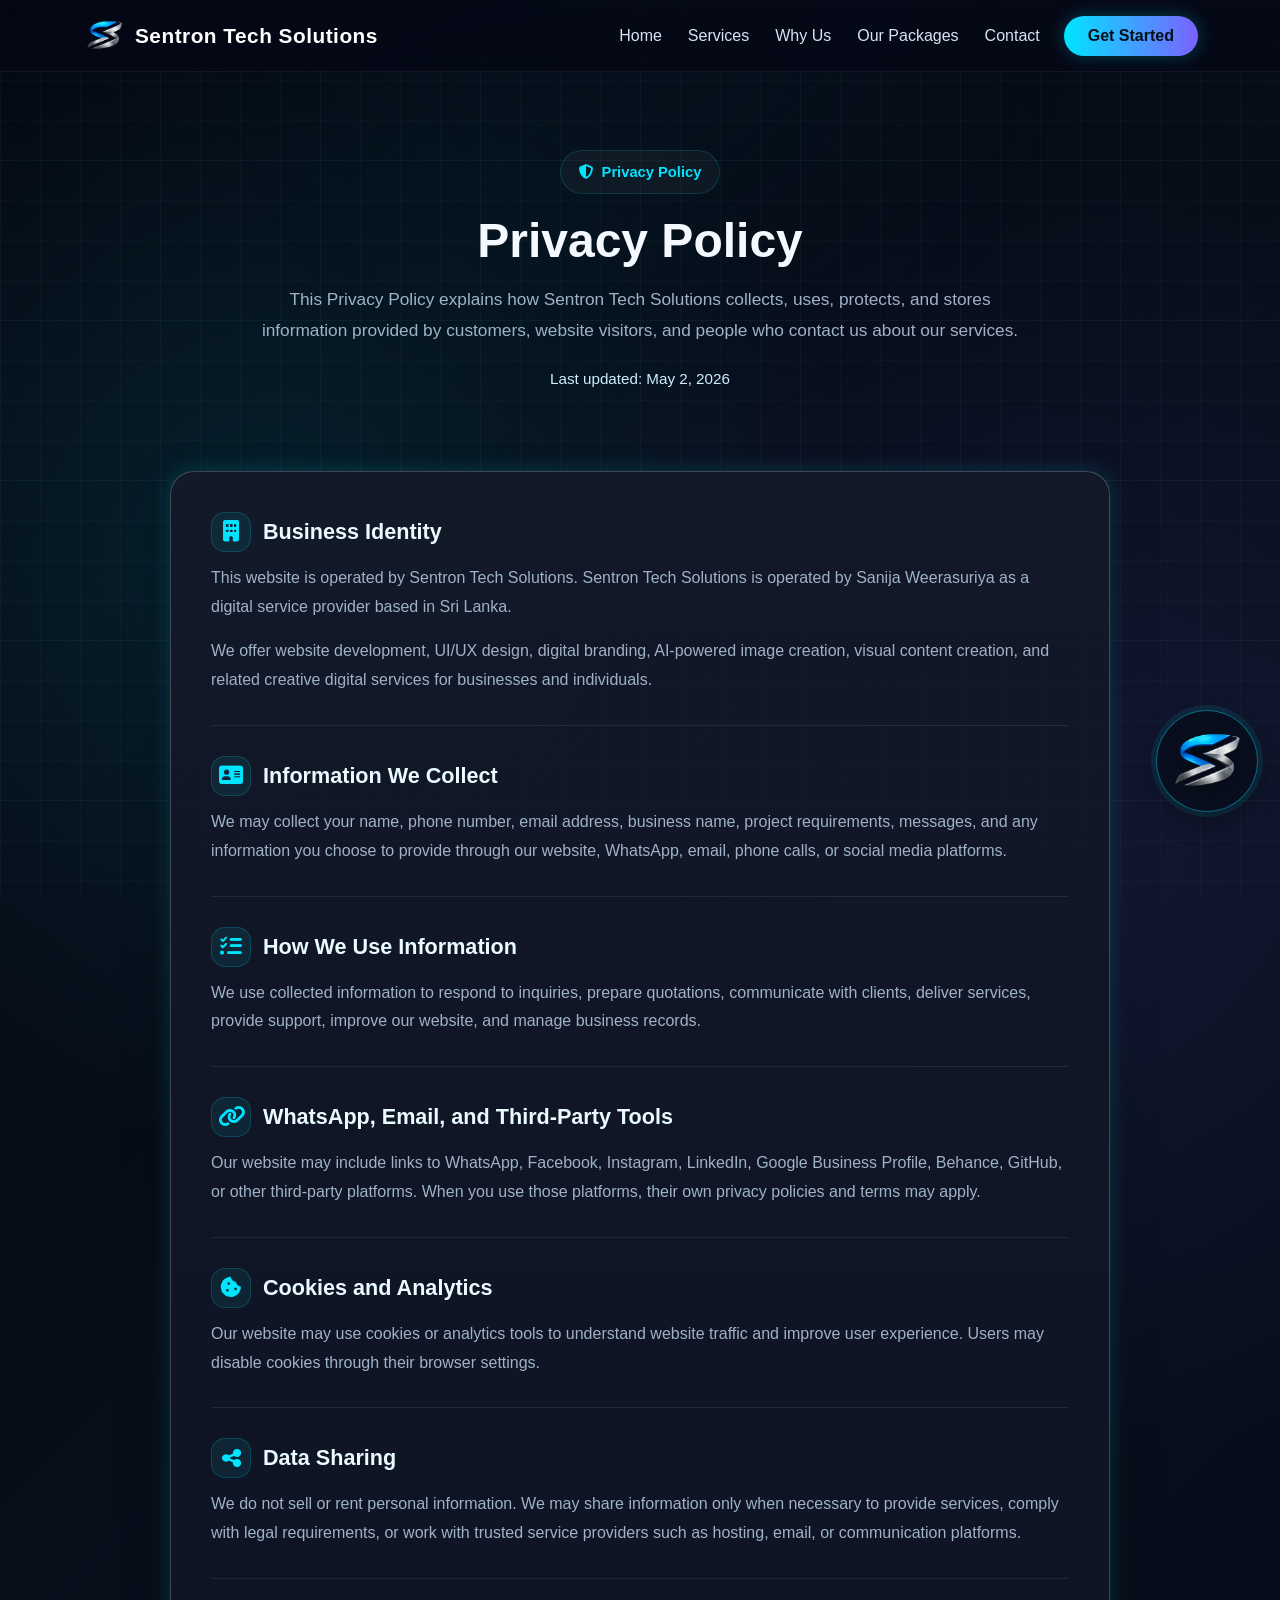
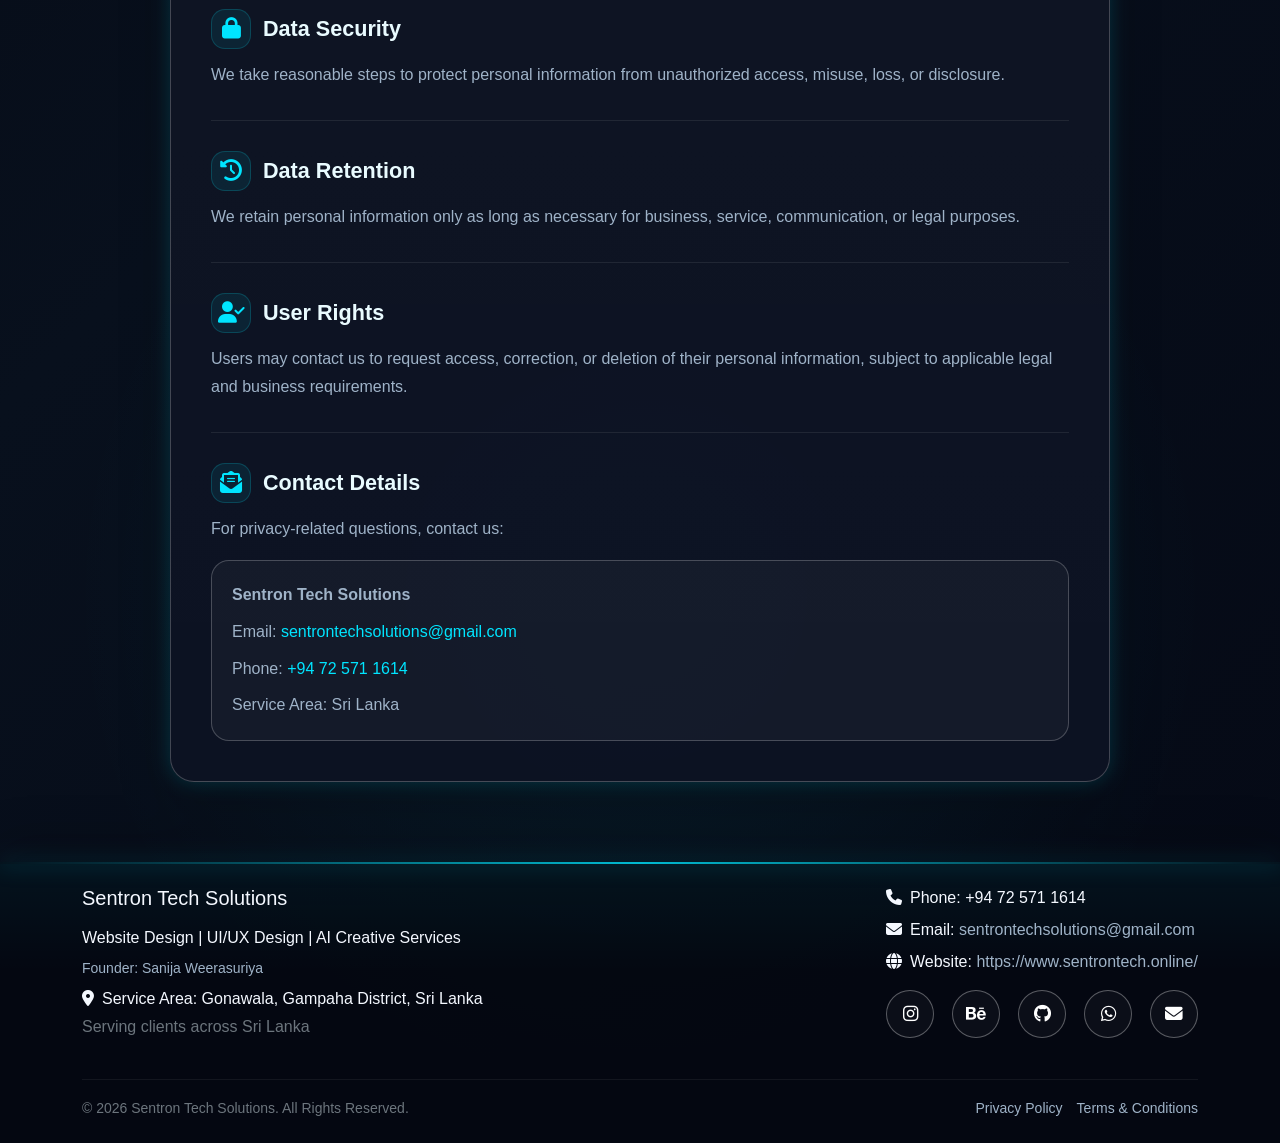
==== commit af84fc48: "www.sentrontech.online update" ====
--- a/privacy-policy.html
+++ b/privacy-policy.html
@@ -1,5 +1,5 @@
 <!DOCTYPE html>
-<html lang="en-LK">
+<html lang="en">
 
 <head>
     <meta charset="UTF-8" />
@@ -67,8 +67,6 @@
             "inLanguage": "en-LK"
         }
     </script>
-    <noscript><style>.page-loader{display:none!important;}</style></noscript>
-
 </head>
 
 <body>
@@ -232,7 +230,7 @@
                     <div class="contact-info footer-contact-block">
                         <p class="mb-2"><i class="fa-solid fa-phone me-2"></i>Phone: +94 72 571 1614</p>
                         <p class="mb-2"><i class="fa-solid fa-envelope me-2"></i>Email: <a href="mailto:sentrontechsolutions@gmail.com" class="text-decoration-none">sentrontechsolutions@gmail.com</a></p>
-                        <p class="mb-3"><i class="fa-solid fa-globe me-2"></i>Website: <a href="https://sentrontech.online/" target="_blank" rel="noopener noreferrer" class="text-decoration-none">https://sentrontech.online/</a></p>
+                        <p class="mb-3"><i class="fa-solid fa-globe me-2"></i>Website: <a href="https://www.sentrontech.online/" target="_blank" rel="noopener noreferrer" class="text-decoration-none">https://www.sentrontech.online/</a></p>
                         <div class="social-links footer-contact-social">
                             <a href="https://www.instagram.com/sentrontech/" target="_blank" rel="noopener noreferrer"
                                 class="me-3" aria-label="Sentron Tech Solutions on Instagram"><i
--- a/style.css
+++ b/style.css
@@ -1,39 +1,39 @@
-:root {
-  --bg-main: #060816;
-  --bg-secondary: #0b1020;
-  --card-bg: rgba(14, 19, 38, 0.75);
-  --primary: #00e5ff;
-  --secondary: #7b61ff;
-  --text-main: #f4f8ff;
+:root {
+  --bg-main: #060816;
+  --bg-secondary: #0b1020;
+  --card-bg: rgba(14, 19, 38, 0.75);
+  --primary: #00e5ff;
+  --secondary: #7b61ff;
+  --text-main: #f4f8ff;
   --text-soft: #9fb3c8;
   --card-border: rgba(255, 255, 255, 0.22);
   --card-border-strong: rgba(255, 255, 255, 0.34);
   --shadow-glow: 0 0 20px rgba(0, 229, 255, 0.18);
   --shadow-purple: 0 0 30px rgba(123, 97, 255, 0.18);
 }
-
-* {
-  box-sizing: border-box;
-}
-
-html {
-  scroll-behavior: smooth;
-}
-
+
+* {
+  box-sizing: border-box;
+}
+
+html {
+  scroll-behavior: smooth;
+}
+
 body {
   position: relative;
   isolation: isolate;
   margin: 0;
   font-family: "Segoe UI", Tahoma, Geneva, Verdana, sans-serif;
   background:
-    radial-gradient(circle at 20% 20%, rgba(0, 229, 255, 0.10), transparent 25%),
-    radial-gradient(circle at 80% 30%, rgba(123, 97, 255, 0.10), transparent 30%),
-    radial-gradient(circle at 50% 80%, rgba(0, 229, 255, 0.07), transparent 25%),
-    linear-gradient(135deg, #04060f, #08101d, #050915);
-  color: var(--text-main);
-  overflow-x: hidden;
-}
-
+    radial-gradient(circle at 20% 20%, rgba(0, 229, 255, 0.10), transparent 25%),
+    radial-gradient(circle at 80% 30%, rgba(123, 97, 255, 0.10), transparent 30%),
+    radial-gradient(circle at 50% 80%, rgba(0, 229, 255, 0.07), transparent 25%),
+    linear-gradient(135deg, #04060f, #08101d, #050915);
+  color: var(--text-main);
+  overflow-x: hidden;
+}
+
 body::before {
   content: "";
   position: fixed;
@@ -82,7 +82,7 @@
   }
 }
 
-/* Page loader */
+/* Logo loader */
 .page-loader {
   position: fixed;
   inset: 0;
@@ -170,7 +170,7 @@
 @media (prefers-reduced-motion: reduce) {
   body::before,
   body::after,
-  .dev-tool-icon {
+  .digital-dot {
     animation: none;
   }
 
@@ -181,146 +181,146 @@
 
 /* Navbar */
 .navbar {
-  background: rgba(6, 8, 22, 0.72) !important;
-  backdrop-filter: blur(14px);
-  border-bottom: 1px solid rgba(255,255,255,0.06);
-  transition: 0.3s ease;
-}
-
-.navbar.scrolled {
-  box-shadow: 0 10px 30px rgba(0,0,0,0.35);
-  border-bottom: 1px solid rgba(0, 229, 255, 0.12);
-}
-
-.navbar-brand {
-  font-weight: 700;
-  font-size: 1.3rem;
-  letter-spacing: 0.5px;
-  color: #fff !important;
-}
-
-.brand-icon {
-  color: var(--primary);
-  text-shadow: 0 0 14px rgba(0, 229, 255, 0.7);
-}
-
-.nav-link {
-  color: #d7e4f3 !important;
-  position: relative;
-  font-weight: 500;
-  margin-left: 10px;
-}
-
-.nav-link::after {
-  content: "";
-  position: absolute;
-  left: 8px;
-  bottom: 2px;
-  width: 0;
-  height: 2px;
-  background: linear-gradient(90deg, var(--primary), var(--secondary));
-  transition: width 0.3s ease;
-  box-shadow: var(--shadow-glow);
-}
-
-.nav-link:hover::after {
-  width: calc(100% - 16px);
-}
-
-.btn-glow {
-  background: linear-gradient(90deg, var(--primary), var(--secondary));
-  color: #031019;
-  font-weight: 700;
-  border: none;
-  border-radius: 50px;
-  box-shadow: 0 0 18px rgba(0, 229, 255, 0.25);
-  transition: 0.3s ease;
-}
-
-.btn-glow:hover {
-  transform: translateY(-2px) scale(1.02);
-  box-shadow: 0 0 25px rgba(0, 229, 255, 0.4), 0 0 35px rgba(123, 97, 255, 0.25);
-  color: #04141f;
-}
-
-.btn-outline-tech {
-  border: 1px solid rgba(0, 229, 255, 0.35);
-  color: var(--text-main);
-  border-radius: 50px;
-  background: rgba(255,255,255,0.02);
-  transition: 0.3s ease;
-}
-
-.btn-outline-tech:hover {
-  background: rgba(0, 229, 255, 0.08);
-  border-color: rgba(0, 229, 255, 0.7);
-  box-shadow: var(--shadow-glow);
-  color: #fff;
-}
-
-.btn-whatsapp {
-  border-color: #25d366;
-  background: radial-gradient(circle at top left, rgba(37, 211, 102, 0.18), transparent 45%), rgba(255,255,255,0.02);
-  color: #e9fff3;
-  box-shadow: 0 0 18px rgba(37, 211, 102, 0.24);
-}
-
-.btn-whatsapp:hover {
-  background: linear-gradient(135deg, rgba(37, 211, 102, 0.24), rgba(0, 0, 0, 0.12));
-  border-color: #25d366;
-  box-shadow: 0 0 28px rgba(37, 211, 102, 0.35);
-  color: #fff;
-  transform: translateY(-2px) scale(1.02);
-}
-
-.btn-behance {
-  border-color: #1769ff;
-  background: radial-gradient(circle at top left, rgba(23, 105, 255, 0.18), transparent 45%), rgba(255,255,255,0.02);
-  color: #b3d9ff;
-  box-shadow: 0 0 18px rgba(23, 105, 255, 0.24);
-}
-
-.btn-behance:hover {
-  background: linear-gradient(135deg, rgba(23, 105, 255, 0.24), rgba(0, 0, 0, 0.12));
-  border-color: #1769ff;
-  box-shadow: 0 0 28px rgba(23, 105, 255, 0.35);
-  color: #fff;
-  transform: translateY(-2px) scale(1.02);
-}
-
-.btn-github {
-  border-color: #ffffffce;
-  background: rgba(255,255,255,0.05);
-  color: #f0f0f0;
-  box-shadow: 0 0 5px rgba(255, 255, 255, 0.4), 0 0 18px rgba(51, 51, 51, 0.24);
-}
-
-.btn-github:hover {
-  background: linear-gradient(135deg, rgba(51, 51, 51, 0.24), rgba(0, 0, 0, 0.12));
-  border-color: #666;
-  box-shadow: 0 0 8px rgba(255, 255, 255, 0.6), 0 0 28px rgba(51, 51, 51, 0.35);
-  color: #fff;
-  transform: translateY(-2px) scale(1.02);
-}
-
-.copy-btn {
-  background: none;
-  border: none;
-  color: var(--primary);
-  cursor: pointer;
-  font-size: 0.9rem;
-  margin-left: 8px;
-  padding: 2px 4px;
-  border-radius: 4px;
-  transition: 0.3s ease;
-}
-
-.copy-btn:hover {
-  background: rgba(0, 229, 255, 0.1);
-  color: #fff;
-}
-
-/* Hero */
+  background: rgba(6, 8, 22, 0.72) !important;
+  backdrop-filter: blur(14px);
+  border-bottom: 1px solid rgba(255,255,255,0.06);
+  transition: 0.3s ease;
+}
+
+.navbar.scrolled {
+  box-shadow: 0 10px 30px rgba(0,0,0,0.35);
+  border-bottom: 1px solid rgba(0, 229, 255, 0.12);
+}
+
+.navbar-brand {
+  font-weight: 700;
+  font-size: 1.3rem;
+  letter-spacing: 0.5px;
+  color: #fff !important;
+}
+
+.brand-icon {
+  color: var(--primary);
+  text-shadow: 0 0 14px rgba(0, 229, 255, 0.7);
+}
+
+.nav-link {
+  color: #d7e4f3 !important;
+  position: relative;
+  font-weight: 500;
+  margin-left: 10px;
+}
+
+.nav-link::after {
+  content: "";
+  position: absolute;
+  left: 8px;
+  bottom: 2px;
+  width: 0;
+  height: 2px;
+  background: linear-gradient(90deg, var(--primary), var(--secondary));
+  transition: width 0.3s ease;
+  box-shadow: var(--shadow-glow);
+}
+
+.nav-link:hover::after {
+  width: calc(100% - 16px);
+}
+
+.btn-glow {
+  background: linear-gradient(90deg, var(--primary), var(--secondary));
+  color: #031019;
+  font-weight: 700;
+  border: none;
+  border-radius: 50px;
+  box-shadow: 0 0 18px rgba(0, 229, 255, 0.25);
+  transition: 0.3s ease;
+}
+
+.btn-glow:hover {
+  transform: translateY(-2px) scale(1.02);
+  box-shadow: 0 0 25px rgba(0, 229, 255, 0.4), 0 0 35px rgba(123, 97, 255, 0.25);
+  color: #04141f;
+}
+
+.btn-outline-tech {
+  border: 1px solid rgba(0, 229, 255, 0.35);
+  color: var(--text-main);
+  border-radius: 50px;
+  background: rgba(255,255,255,0.02);
+  transition: 0.3s ease;
+}
+
+.btn-outline-tech:hover {
+  background: rgba(0, 229, 255, 0.08);
+  border-color: rgba(0, 229, 255, 0.7);
+  box-shadow: var(--shadow-glow);
+  color: #fff;
+}
+
+.btn-whatsapp {
+  border-color: #25d366;
+  background: radial-gradient(circle at top left, rgba(37, 211, 102, 0.18), transparent 45%), rgba(255,255,255,0.02);
+  color: #e9fff3;
+  box-shadow: 0 0 18px rgba(37, 211, 102, 0.24);
+}
+
+.btn-whatsapp:hover {
+  background: linear-gradient(135deg, rgba(37, 211, 102, 0.24), rgba(0, 0, 0, 0.12));
+  border-color: #25d366;
+  box-shadow: 0 0 28px rgba(37, 211, 102, 0.35);
+  color: #fff;
+  transform: translateY(-2px) scale(1.02);
+}
+
+.btn-behance {
+  border-color: #1769ff;
+  background: radial-gradient(circle at top left, rgba(23, 105, 255, 0.18), transparent 45%), rgba(255,255,255,0.02);
+  color: #b3d9ff;
+  box-shadow: 0 0 18px rgba(23, 105, 255, 0.24);
+}
+
+.btn-behance:hover {
+  background: linear-gradient(135deg, rgba(23, 105, 255, 0.24), rgba(0, 0, 0, 0.12));
+  border-color: #1769ff;
+  box-shadow: 0 0 28px rgba(23, 105, 255, 0.35);
+  color: #fff;
+  transform: translateY(-2px) scale(1.02);
+}
+
+.btn-github {
+  border-color: #ffffffce;
+  background: rgba(255,255,255,0.05);
+  color: #f0f0f0;
+  box-shadow: 0 0 5px rgba(255, 255, 255, 0.4), 0 0 18px rgba(51, 51, 51, 0.24);
+}
+
+.btn-github:hover {
+  background: linear-gradient(135deg, rgba(51, 51, 51, 0.24), rgba(0, 0, 0, 0.12));
+  border-color: #666;
+  box-shadow: 0 0 8px rgba(255, 255, 255, 0.6), 0 0 28px rgba(51, 51, 51, 0.35);
+  color: #fff;
+  transform: translateY(-2px) scale(1.02);
+}
+
+.copy-btn {
+  background: none;
+  border: none;
+  color: var(--primary);
+  cursor: pointer;
+  font-size: 0.9rem;
+  margin-left: 8px;
+  padding: 2px 4px;
+  border-radius: 4px;
+  transition: 0.3s ease;
+}
+
+.copy-btn:hover {
+  background: rgba(0, 229, 255, 0.1);
+  color: #fff;
+}
+
+/* Hero */
 .hero-section {
   min-height: 100vh;
   display: flex;
@@ -333,6 +333,43 @@
 .hero-section > .container {
   position: relative;
   z-index: 3;
+}
+
+.digital-dots-bg {
+  position: fixed;
+  inset: 0;
+  z-index: 2;
+  display: block;
+  pointer-events: none;
+  overflow: hidden;
+}
+
+.digital-dot {
+  position: absolute;
+  width: var(--dot-size, 3px);
+  height: var(--dot-size, 3px);
+  border-radius: 50%;
+  background: rgba(0, 229, 255, var(--dot-alpha, 0.32));
+  box-shadow: 0 0 8px rgba(0, 229, 255, 0.16);
+  opacity: 0.82;
+  transform: translate3d(0, 0, 0);
+  animation: digitalDotPulse var(--dot-pulse-duration, 7s) ease-in-out infinite;
+  will-change: transform, opacity;
+}
+
+@keyframes digitalDotPulse {
+  0%, 100% {
+    opacity: 0.52;
+  }
+  50% {
+    opacity: 0.9;
+  }
+}
+
+@media (max-width: 767.98px) {
+  .digital-dots-bg {
+    display: none !important;
+  }
 }
 
 .dev-tools-bg {
@@ -792,333 +829,333 @@
   display: inline-flex;
   align-items: center;
   gap: 8px;
-  padding: 10px 18px;
-  border-radius: 50px;
-  background: rgba(255,255,255,0.04);
-  border: 1px solid rgba(0, 229, 255, 0.16);
-  color: var(--primary);
-  font-size: 0.92rem;
-  box-shadow: var(--shadow-glow);
-  margin-bottom: 1.5rem;
-}
-
-.hero-title {
-  font-size: clamp(2.6rem, 6vw, 5rem);
-  line-height: 1.05;
-  font-weight: 800;
-  margin-bottom: 1.25rem;
-}
-
-.gradient-text {
-  background: linear-gradient(90deg, #ffffff, #8ef6ff, #a999ff);
-  -webkit-background-clip: text;
-  -webkit-text-fill-color: transparent;
-  background-clip: text;
-}
-
-.hero-text {
-  font-size: 1.08rem;
-  color: var(--text-soft);
-  max-width: 600px;
-  line-height: 1.8;
-  margin-bottom: 2rem;
-}
-
-.hero-stats {
-  display: flex;
-  flex-wrap: wrap;
-  gap: 20px;
-  margin-top: 2rem;
-}
-
-.stat-box {
-  min-width: 140px;
-  padding: 18px 20px;
-  background: rgba(255,255,255,0.03);
-  border: 1px solid rgba(255,255,255,0.06);
-  border-radius: 18px;
-  box-shadow: inset 0 0 20px rgba(255,255,255,0.015);
-  transition: 0.3s ease;
-}
-
-.stat-box:hover {
-  transform: translateY(-4px);
-  border-color: rgba(0, 229, 255, 0.25);
-  box-shadow: var(--shadow-glow);
-}
-
-.stat-box h4 {
-  margin: 0;
-  font-size: 1.5rem;
-  color: var(--primary);
-  font-weight: 700;
-}
-
-.stat-box p {
-  margin: 6px 0 0;
-  color: var(--text-soft);
-  font-size: 0.92rem;
-}
-
-.hero-visual {
-  position: relative;
-  z-index: 1;
-}
-
-/* Glow orbs */
-.glow-orb {
-  position: absolute;
-  border-radius: 50%;
-  filter: blur(70px);
-  opacity: 0.45;
-  z-index: 0;
-  animation: floatOrb 10s ease-in-out infinite;
-}
-
-.orb-1 {
-  width: 250px;
-  height: 250px;
-  background: rgba(0, 229, 255, 0.20);
-  top: 80px;
-  left: -80px;
-}
-
-.orb-2 {
-  width: 280px;
-  height: 280px;
-  background: rgba(123, 97, 255, 0.18);
-  bottom: 50px;
-  right: -100px;
-  animation-delay: 2s;
-}
-
-.orb-3 {
-  width: 180px;
-  height: 180px;
-  background: rgba(0, 229, 255, 0.12);
-  top: 50%;
-  left: 55%;
-  animation-delay: 4s;
-}
-
-@keyframes floatOrb {
-  0%, 100% { transform: translateY(0px) translateX(0px); }
-  50% { transform: translateY(-20px) translateX(10px); }
-}
-
-.tech-card {
-  position: relative;
-  background: linear-gradient(145deg, rgba(10, 16, 32, 0.88), rgba(7, 10, 22, 0.78));
-  border: 1px solid rgba(0, 229, 255, 0.16);
-  border-radius: 24px;
-  padding: 24px;
-  box-shadow:
-    0 0 20px rgba(0, 229, 255, 0.10),
-    0 0 50px rgba(123, 97, 255, 0.10),
-    inset 0 0 20px rgba(255,255,255,0.02);
-  overflow: hidden;
-}
-
-.tech-card::before {
-  content: "";
-  position: absolute;
-  inset: 0;
-  background: linear-gradient(120deg, transparent, rgba(255,255,255,0.04), transparent);
-  transform: translateX(-100%);
-  animation: shine 5s linear infinite;
-}
-
-@keyframes shine {
-  100% { transform: translateX(100%); }
-}
-
-.screen-header {
-  display: flex;
-  gap: 8px;
-  margin-bottom: 18px;
-}
-
-.screen-dot {
-  width: 12px;
-  height: 12px;
-  border-radius: 50%;
-  background: rgba(255,255,255,0.15);
-}
-
-.screen-dot:nth-child(1) { background: #ff5f57; }
-.screen-dot:nth-child(2) { background: #febc2e; }
-.screen-dot:nth-child(3) { background: #28c840; }
-
-.mockup-block {
-  background: rgba(255,255,255,0.03);
-  border: 1px solid rgba(255,255,255,0.05);
-  border-radius: 18px;
-  padding: 18px;
-  margin-bottom: 16px;
-}
-
-.mockup-line {
-  height: 10px;
-  border-radius: 20px;
-  margin-bottom: 12px;
-  background: linear-gradient(90deg, rgba(0,229,255,0.7), rgba(123,97,255,0.45));
-  animation: pulseLine 2.2s ease-in-out infinite;
-}
-
-.mockup-line.small { width: 45%; }
-.mockup-line.medium { width: 70%; }
-.mockup-line.large { width: 100%; }
-
-@keyframes pulseLine {
-  0%, 100% { opacity: 0.55; }
-  50% { opacity: 1; }
-}
-
-.floating-mini {
-  position: absolute;
-  border-radius: 18px;
-  padding: 14px 16px;
-  background: rgba(10, 15, 30, 0.88);
-  border: 1px solid rgba(0, 229, 255, 0.20);
-  box-shadow: var(--shadow-glow);
-  color: #fff;
-  animation: floatCard 4s ease-in-out infinite;
-}
-
-.floating-mini.one {
-  top: -20px;
-  right: -20px;
-}
-
-.floating-mini.two {
-  bottom: -15px;
-  left: -20px;
-  animation-delay: 1.8s;
-}
-
-@keyframes floatCard {
-  0%, 100% { transform: translateY(0px); }
-  50% { transform: translateY(-10px); }
-}
-
-/* General sections */
-.section-title {
-  font-size: clamp(2rem, 4vw, 3rem);
-  font-weight: 800;
-  margin-bottom: 12px;
-}
-
-.section-subtitle {
-  color: var(--text-soft);
-  max-width: 680px;
-  margin: 0 auto;
-  line-height: 1.8;
-}
-
-.service-card,
-.feature-card,
-.contact-card {
-  background: var(--card-bg);
-  backdrop-filter: blur(12px);
-  border: 1px solid rgba(255,255,255,0.06);
-  border-radius: 22px;
-  padding: 28px 24px;
-  height: 100%;
-  transition: 0.35s ease;
-  position: relative;
-  overflow: hidden;
-}
-
-.service-card::before,
-.feature-card::before,
-.contact-card::before {
-  content: "";
-  position: absolute;
-  top: -80px;
-  right: -80px;
-  width: 180px;
-  height: 180px;
-  background: radial-gradient(circle, rgba(0,229,255,0.18), transparent 70%);
-  pointer-events: none;
-}
-
-.service-card:hover,
-.feature-card:hover,
-.contact-card:hover {
-  transform: translateY(-8px);
-  border-color: rgba(0, 229, 255, 0.24);
-  box-shadow: var(--shadow-glow), var(--shadow-purple);
-}
-
-.service-icon,
-.feature-icon {
-  width: 64px;
-  height: 64px;
-  border-radius: 18px;
-  display: inline-flex;
-  align-items: center;
-  justify-content: center;
-  margin-bottom: 20px;
-  font-size: 1.4rem;
-  color: var(--primary);
-  background: rgba(0, 229, 255, 0.08);
-  border: 1px solid rgba(0, 229, 255, 0.18);
-  box-shadow: var(--shadow-glow);
-}
-
-.service-card h4,
-.feature-card h5 {
-  font-weight: 700;
-  margin-bottom: 12px;
-}
-
-.service-card p,
-.feature-card p,
-.contact-card p {
-  color: var(--text-soft);
-  line-height: 1.75;
-  margin-bottom: 0;
-}
-
-.why-box {
-  background: linear-gradient(145deg, rgba(10, 16, 32, 0.9), rgba(7, 10, 22, 0.82));
-  border: 1px solid rgba(0,229,255,0.14);
-  border-radius: 28px;
-  padding: 40px;
-  box-shadow: var(--shadow-glow);
-}
-
-.check-list {
-  list-style: none;
-  padding: 0;
-  margin: 0;
-}
-
-.check-list li {
-  color: var(--text-soft);
-  margin-bottom: 18px;
-  display: flex;
-  gap: 12px;
-  align-items: flex-start;
-}
-
-.check-list i {
-  color: var(--primary);
-  margin-top: 4px;
-  text-shadow: 0 0 12px rgba(0,229,255,0.65);
-}
-
-.cta-box {
-  background:
-    linear-gradient(135deg, rgba(0,229,255,0.10), rgba(123,97,255,0.10)),
-    rgba(8, 12, 26, 0.92);
-  border: 1px solid rgba(0,229,255,0.20);
-  border-radius: 28px;
-  padding: 50px 30px;
-  box-shadow: var(--shadow-glow), var(--shadow-purple);
-  text-align: center;
-}
-
+  padding: 10px 18px;
+  border-radius: 50px;
+  background: rgba(255,255,255,0.04);
+  border: 1px solid rgba(0, 229, 255, 0.16);
+  color: var(--primary);
+  font-size: 0.92rem;
+  box-shadow: var(--shadow-glow);
+  margin-bottom: 1.5rem;
+}
+
+.hero-title {
+  font-size: clamp(2.6rem, 6vw, 5rem);
+  line-height: 1.05;
+  font-weight: 800;
+  margin-bottom: 1.25rem;
+}
+
+.gradient-text {
+  background: linear-gradient(90deg, #ffffff, #8ef6ff, #a999ff);
+  -webkit-background-clip: text;
+  -webkit-text-fill-color: transparent;
+  background-clip: text;
+}
+
+.hero-text {
+  font-size: 1.08rem;
+  color: var(--text-soft);
+  max-width: 600px;
+  line-height: 1.8;
+  margin-bottom: 2rem;
+}
+
+.hero-stats {
+  display: flex;
+  flex-wrap: wrap;
+  gap: 20px;
+  margin-top: 2rem;
+}
+
+.stat-box {
+  min-width: 140px;
+  padding: 18px 20px;
+  background: rgba(255,255,255,0.03);
+  border: 1px solid rgba(255,255,255,0.06);
+  border-radius: 18px;
+  box-shadow: inset 0 0 20px rgba(255,255,255,0.015);
+  transition: 0.3s ease;
+}
+
+.stat-box:hover {
+  transform: translateY(-4px);
+  border-color: rgba(0, 229, 255, 0.25);
+  box-shadow: var(--shadow-glow);
+}
+
+.stat-box h4 {
+  margin: 0;
+  font-size: 1.5rem;
+  color: var(--primary);
+  font-weight: 700;
+}
+
+.stat-box p {
+  margin: 6px 0 0;
+  color: var(--text-soft);
+  font-size: 0.92rem;
+}
+
+.hero-visual {
+  position: relative;
+  z-index: 1;
+}
+
+/* Glow orbs */
+.glow-orb {
+  position: absolute;
+  border-radius: 50%;
+  filter: blur(70px);
+  opacity: 0.45;
+  z-index: 0;
+  animation: floatOrb 10s ease-in-out infinite;
+}
+
+.orb-1 {
+  width: 250px;
+  height: 250px;
+  background: rgba(0, 229, 255, 0.20);
+  top: 80px;
+  left: -80px;
+}
+
+.orb-2 {
+  width: 280px;
+  height: 280px;
+  background: rgba(123, 97, 255, 0.18);
+  bottom: 50px;
+  right: -100px;
+  animation-delay: 2s;
+}
+
+.orb-3 {
+  width: 180px;
+  height: 180px;
+  background: rgba(0, 229, 255, 0.12);
+  top: 50%;
+  left: 55%;
+  animation-delay: 4s;
+}
+
+@keyframes floatOrb {
+  0%, 100% { transform: translateY(0px) translateX(0px); }
+  50% { transform: translateY(-20px) translateX(10px); }
+}
+
+.tech-card {
+  position: relative;
+  background: linear-gradient(145deg, rgba(10, 16, 32, 0.88), rgba(7, 10, 22, 0.78));
+  border: 1px solid rgba(0, 229, 255, 0.16);
+  border-radius: 24px;
+  padding: 24px;
+  box-shadow:
+    0 0 20px rgba(0, 229, 255, 0.10),
+    0 0 50px rgba(123, 97, 255, 0.10),
+    inset 0 0 20px rgba(255,255,255,0.02);
+  overflow: hidden;
+}
+
+.tech-card::before {
+  content: "";
+  position: absolute;
+  inset: 0;
+  background: linear-gradient(120deg, transparent, rgba(255,255,255,0.04), transparent);
+  transform: translateX(-100%);
+  animation: shine 5s linear infinite;
+}
+
+@keyframes shine {
+  100% { transform: translateX(100%); }
+}
+
+.screen-header {
+  display: flex;
+  gap: 8px;
+  margin-bottom: 18px;
+}
+
+.screen-dot {
+  width: 12px;
+  height: 12px;
+  border-radius: 50%;
+  background: rgba(255,255,255,0.15);
+}
+
+.screen-dot:nth-child(1) { background: #ff5f57; }
+.screen-dot:nth-child(2) { background: #febc2e; }
+.screen-dot:nth-child(3) { background: #28c840; }
+
+.mockup-block {
+  background: rgba(255,255,255,0.03);
+  border: 1px solid rgba(255,255,255,0.05);
+  border-radius: 18px;
+  padding: 18px;
+  margin-bottom: 16px;
+}
+
+.mockup-line {
+  height: 10px;
+  border-radius: 20px;
+  margin-bottom: 12px;
+  background: linear-gradient(90deg, rgba(0,229,255,0.7), rgba(123,97,255,0.45));
+  animation: pulseLine 2.2s ease-in-out infinite;
+}
+
+.mockup-line.small { width: 45%; }
+.mockup-line.medium { width: 70%; }
+.mockup-line.large { width: 100%; }
+
+@keyframes pulseLine {
+  0%, 100% { opacity: 0.55; }
+  50% { opacity: 1; }
+}
+
+.floating-mini {
+  position: absolute;
+  border-radius: 18px;
+  padding: 14px 16px;
+  background: rgba(10, 15, 30, 0.88);
+  border: 1px solid rgba(0, 229, 255, 0.20);
+  box-shadow: var(--shadow-glow);
+  color: #fff;
+  animation: floatCard 4s ease-in-out infinite;
+}
+
+.floating-mini.one {
+  top: -20px;
+  right: -20px;
+}
+
+.floating-mini.two {
+  bottom: -15px;
+  left: -20px;
+  animation-delay: 1.8s;
+}
+
+@keyframes floatCard {
+  0%, 100% { transform: translateY(0px); }
+  50% { transform: translateY(-10px); }
+}
+
+/* General sections */
+.section-title {
+  font-size: clamp(2rem, 4vw, 3rem);
+  font-weight: 800;
+  margin-bottom: 12px;
+}
+
+.section-subtitle {
+  color: var(--text-soft);
+  max-width: 680px;
+  margin: 0 auto;
+  line-height: 1.8;
+}
+
+.service-card,
+.feature-card,
+.contact-card {
+  background: var(--card-bg);
+  backdrop-filter: blur(12px);
+  border: 1px solid rgba(255,255,255,0.06);
+  border-radius: 22px;
+  padding: 28px 24px;
+  height: 100%;
+  transition: 0.35s ease;
+  position: relative;
+  overflow: hidden;
+}
+
+.service-card::before,
+.feature-card::before,
+.contact-card::before {
+  content: "";
+  position: absolute;
+  top: -80px;
+  right: -80px;
+  width: 180px;
+  height: 180px;
+  background: radial-gradient(circle, rgba(0,229,255,0.18), transparent 70%);
+  pointer-events: none;
+}
+
+.service-card:hover,
+.feature-card:hover,
+.contact-card:hover {
+  transform: translateY(-8px);
+  border-color: rgba(0, 229, 255, 0.24);
+  box-shadow: var(--shadow-glow), var(--shadow-purple);
+}
+
+.service-icon,
+.feature-icon {
+  width: 64px;
+  height: 64px;
+  border-radius: 18px;
+  display: inline-flex;
+  align-items: center;
+  justify-content: center;
+  margin-bottom: 20px;
+  font-size: 1.4rem;
+  color: var(--primary);
+  background: rgba(0, 229, 255, 0.08);
+  border: 1px solid rgba(0, 229, 255, 0.18);
+  box-shadow: var(--shadow-glow);
+}
+
+.service-card h4,
+.feature-card h5 {
+  font-weight: 700;
+  margin-bottom: 12px;
+}
+
+.service-card p,
+.feature-card p,
+.contact-card p {
+  color: var(--text-soft);
+  line-height: 1.75;
+  margin-bottom: 0;
+}
+
+.why-box {
+  background: linear-gradient(145deg, rgba(10, 16, 32, 0.9), rgba(7, 10, 22, 0.82));
+  border: 1px solid rgba(0,229,255,0.14);
+  border-radius: 28px;
+  padding: 40px;
+  box-shadow: var(--shadow-glow);
+}
+
+.check-list {
+  list-style: none;
+  padding: 0;
+  margin: 0;
+}
+
+.check-list li {
+  color: var(--text-soft);
+  margin-bottom: 18px;
+  display: flex;
+  gap: 12px;
+  align-items: flex-start;
+}
+
+.check-list i {
+  color: var(--primary);
+  margin-top: 4px;
+  text-shadow: 0 0 12px rgba(0,229,255,0.65);
+}
+
+.cta-box {
+  background:
+    linear-gradient(135deg, rgba(0,229,255,0.10), rgba(123,97,255,0.10)),
+    rgba(8, 12, 26, 0.92);
+  border: 1px solid rgba(0,229,255,0.20);
+  border-radius: 28px;
+  padding: 50px 30px;
+  box-shadow: var(--shadow-glow), var(--shadow-purple);
+  text-align: center;
+}
+
 .footer {
   position: relative;
   border-top: 0;
@@ -1143,13 +1180,13 @@
     transparent 100%);
   box-shadow: 0 0 20px rgba(0, 229, 255, 0.5);
 }
-
-.footer a {
-  color: var(--text-soft);
-  text-decoration: none;
-  transition: 0.3s ease;
-}
-
+
+.footer a {
+  color: var(--text-soft);
+  text-decoration: none;
+  transition: 0.3s ease;
+}
+
 .footer a:hover {
   color: var(--primary);
 }
@@ -1231,68 +1268,68 @@
 .footer-bottom a {
   font-size: inherit;
 }
-
-/* Reveal animations */
-.reveal {
-  opacity: 0;
-  transform: translateY(40px);
-  transition: all 0.8s ease;
-}
-
-.reveal.active {
-  opacity: 1;
-  transform: translateY(0);
-}
-
-.reveal-left {
-  opacity: 0;
-  transform: translateX(-50px);
-  transition: all 0.8s ease;
-}
-
-.reveal-left.active {
-  opacity: 1;
-  transform: translateX(0);
-}
-
-.reveal-right {
-  opacity: 0;
-  transform: translateX(50px);
-  transition: all 0.8s ease;
-}
-
-.reveal-right.active {
-  opacity: 1;
-  transform: translateX(0);
-}
-
-/* Responsive */
+
+/* Reveal animations */
+.reveal {
+  opacity: 0;
+  transform: translateY(40px);
+  transition: all 0.8s ease;
+}
+
+.reveal.active {
+  opacity: 1;
+  transform: translateY(0);
+}
+
+.reveal-left {
+  opacity: 0;
+  transform: translateX(-50px);
+  transition: all 0.8s ease;
+}
+
+.reveal-left.active {
+  opacity: 1;
+  transform: translateX(0);
+}
+
+.reveal-right {
+  opacity: 0;
+  transform: translateX(50px);
+  transition: all 0.8s ease;
+}
+
+.reveal-right.active {
+  opacity: 1;
+  transform: translateX(0);
+}
+
+/* Responsive */
 @media (max-width: 991.98px) {
   .hero-section {
     text-align: center;
     padding-top: 120px;
   }
-
-  .hero-text {
-    margin-left: auto;
-    margin-right: auto;
-  }
-
-  .hero-stats {
-    justify-content: center;
-  }
-
-  .floating-mini.one,
-  .floating-mini.two {
-    position: static;
-    display: inline-block;
-    margin: 12px 8px 0;
-  }
-
-  .hero-visual {
-    margin-top: 50px;
-  }
-
+
+  .hero-text {
+    margin-left: auto;
+    margin-right: auto;
+  }
+
+  .hero-stats {
+    justify-content: center;
+  }
+
+  .floating-mini.one,
+  .floating-mini.two {
+    position: static;
+    display: inline-block;
+    margin: 12px 8px 0;
+  }
+
+  .hero-visual {
+    margin-top: 50px;
+  }
+
   .why-box {
     padding: 28px;
   }
@@ -1309,339 +1346,441 @@
     justify-content: flex-start;
   }
 }
-
-@media (max-width: 575.98px) {
-  .hero-title {
-    font-size: 2.4rem;
-  }
-
-  .section-title {
-    font-size: 1.8rem;
-  }
-
-  .stat-box {
-    width: 100%;
-  }
-}
-
-.demo-showcase {
-  position: relative;
-  margin-top: 56px;
-  padding: 36px;
-  background: linear-gradient(145deg, rgba(8, 13, 28, 0.92), rgba(5, 9, 20, 0.82));
-  border: 1px solid rgba(0, 229, 255, 0.14);
-  border-radius: 28px;
-  box-shadow: var(--shadow-glow);
-}
-
-.demo-showcase-header {
-  max-width: 760px;
-  margin: 0 auto 28px;
-}
-
-.demo-showcase-header h3 {
-  font-size: clamp(1.8rem, 3vw, 2.4rem);
-  font-weight: 800;
-  margin: 16px 0 12px;
-}
-
-.demo-showcase-header p {
-  color: var(--text-soft);
-  line-height: 1.8;
-  margin-bottom: 0;
-}
-
-.demo-badge {
-  display: inline-flex;
-  align-items: center;
-  justify-content: center;
-  padding: 10px 18px;
-  border-radius: 999px;
-  background: rgba(255,255,255,0.04);
-  border: 1px solid rgba(0, 229, 255, 0.18);
-  color: var(--primary);
-  font-size: 0.9rem;
-  font-weight: 600;
-  letter-spacing: 0.04em;
-  text-transform: uppercase;
-}
-
-.demo-category + .demo-category {
-  margin-top: 2.5rem;
-}
-
-.demo-category-title {
-  margin: 0 0 10px;
-  font-size: clamp(1.25rem, 2.2vw, 1.65rem);
-  font-weight: 700;
-  letter-spacing: 0.02em;
-  color: #dff8ff;
-}
-
-.demo-site-card {
-  display: block;
-  height: 100%;
-  padding: 28px;
-  border-radius: 24px;
-  text-decoration: none;
-  color: var(--text-main);
-  background:
-    linear-gradient(180deg, rgba(255,255,255,0.03), rgba(255,255,255,0.01)),
-    rgba(12, 18, 35, 0.92);
-  border: 1px solid rgba(255,255,255,0.06);
-  box-shadow: inset 0 0 20px rgba(255,255,255,0.02);
-  transition: transform 0.35s ease, border-color 0.35s ease, box-shadow 0.35s ease;
-}
-
-.demo-site-image-wrap {
-  position: relative;
-  margin: -10px -10px 20px;
-  border-radius: 18px;
-  overflow: hidden;
-  border: 1px solid rgba(255, 255, 255, 0.14);
-  box-shadow: 0 10px 24px rgba(0, 0, 0, 0.3);
-}
-
-.demo-site-image-wrap::after {
-  content: "";
-  position: absolute;
-  inset: 0;
-  background: linear-gradient(150deg, rgba(0, 229, 255, 0.18), transparent 55%, rgba(123, 97, 255, 0.2));
-  pointer-events: none;
-}
-
-.demo-site-image {
-  width: 100%;
-  height: 170px;
-  object-fit: cover;
-  display: block;
-  transition: transform 0.45s ease;
-}
-
-.demo-site-card:hover {
-  transform: translateY(-8px);
-  border-color: rgba(0, 229, 255, 0.28);
-  box-shadow: var(--shadow-glow), var(--shadow-purple);
-  color: var(--text-main);
-}
-
-.demo-site-card:hover .demo-site-image {
-  transform: scale(1.06);
-}
-
-.demo-site-top {
-  display: flex;
-  align-items: center;
-  justify-content: space-between;
-  gap: 16px;
-  margin-bottom: 20px;
-}
-
-.demo-site-icon {
-  width: 68px;
-  height: 68px;
-  border-radius: 20px;
-  display: inline-flex;
-  align-items: center;
-  justify-content: center;
-  font-size: 1.5rem;
-  color: var(--primary);
-  background: rgba(0, 229, 255, 0.08);
-  border: 1px solid rgba(0, 229, 255, 0.18);
-  box-shadow: var(--shadow-glow);
-}
-
-.demo-site-tag {
-  padding: 8px 14px;
-  border-radius: 999px;
-  background: rgba(123, 97, 255, 0.12);
-  border: 1px solid rgba(123, 97, 255, 0.22);
-  color: #dcd5ff;
-  font-size: 0.85rem;
-}
-
-.demo-site-card h4 {
-  font-size: 1.45rem;
-  font-weight: 700;
-  margin-bottom: 12px;
-}
-
-.demo-site-card p {
-  color: var(--text-soft);
-  line-height: 1.75;
-  margin-bottom: 18px;
-}
-
-.demo-site-link {
-  display: inline-flex;
-  align-items: center;
-  gap: 10px;
-  color: var(--primary);
-  font-weight: 700;
-}
-
-.package-group + .package-group {
-  margin-top: 2.5rem;
-}
-
-.package-group-head {
-  margin-bottom: 18px;
-}
-
-.package-group-head h3 {
-  margin: 0;
-  font-size: clamp(1.45rem, 2.4vw, 1.9rem);
-  font-weight: 800;
-  color: #e9fbff;
-}
-
-.package-group-head span {
-  display: block;
-  margin-top: 8px;
-  color: var(--text-soft);
-}
-
-.package-card {
-  height: 100%;
-  border-radius: 24px;
-  padding: 16px;
-  background:
-    linear-gradient(180deg, rgba(255,255,255,0.04), rgba(255,255,255,0.015)),
-    rgba(10, 16, 32, 0.92);
-  border: 1px solid rgba(255,255,255,0.08);
-  box-shadow: inset 0 0 22px rgba(255,255,255,0.02);
-  transition: transform 0.35s ease, border-color 0.35s ease, box-shadow 0.35s ease;
-}
-
-.package-card:hover {
-  transform: translateY(-8px);
-  border-color: rgba(0, 229, 255, 0.3);
-  box-shadow: var(--shadow-glow), 0 16px 32px rgba(0, 0, 0, 0.32);
-}
-
-.package-image-wrap {
-  border-radius: 18px;
-  overflow: hidden;
-  border: 1px solid rgba(255,255,255,0.14);
-  box-shadow: 0 10px 26px rgba(0, 0, 0, 0.32);
-}
-
-.package-image {
-  width: 100%;
-  height: auto;
-  display: block;
-}
-
-.package-content {
-  padding: 16px 8px 6px;
-}
-
-.package-content h4 {
-  margin: 0 0 10px;
-  font-size: 1.3rem;
-  font-weight: 700;
-}
-
-.package-content p {
-  margin: 0;
-  color: var(--text-soft);
-  line-height: 1.75;
-}
-
-.demo-showcase {
-  padding: 28px;
-}
-
-.demo-site-top {
-  align-items: flex-start;
-  flex-direction: column;
-}
-
-.demo-showcase {
-  padding: 24px 20px;
-}
-
-.demo-site-card {
-  padding: 24px;
-}
-
-.demo-site-image {
-  height: 160px;
-}
-
-.corner-floating-logo {
-  position: fixed;
-  right: 22px;
-  bottom: 88px;
-  width: clamp(78px, 8vw, 130px);
-  z-index: 1000;
-  pointer-events: none;
-  padding: 8px;
-  border-radius: 50%;
-  border: 1.5px solid rgba(0, 229, 255, 0.45);
-  background: radial-gradient(circle, rgba(7, 12, 25, 0.88), rgba(7, 12, 25, 0.58));
-  box-shadow: 0 0 0 5px rgba(0, 229, 255, 0.09), 0 10px 24px rgba(0, 0, 0, 0.35);
-  animation: cornerLogoFloat 6s ease-in-out infinite;
-}
-
-.corner-floating-logo img {
-  width: 100%;
-  height: auto;
-  display: block;
-  border-radius: 50%;
-  filter: drop-shadow(0 8px 16px rgba(0, 0, 0, 0.35));
-}
-
-@keyframes cornerLogoFloat {
-  0%, 100% {
-    transform: translateY(0) rotate(-2deg);
-  }
-  50% {
-    transform: translateY(-12px) rotate(2deg);
-  }
-}
-
-@media (max-width: 767.98px) {
-  .corner-floating-logo {
-    right: 14px;
-    bottom: 86px;
-    width: 74px;
-  }
-}
-
-/* Neon Divider */
-.neon-divider {
-  position: relative;
-  height: 80px;
-  display: flex;
-  align-items: center;
-  justify-content: center;
-  overflow: hidden;
-  margin: 40px 0;
-}
-
-.neon-line {
-  position: absolute;
-  width: 100%;
-  height: 2px;
-  background: linear-gradient(90deg, 
-    transparent 0%, 
-    rgba(0, 229, 255, 0.3) 20%, 
-    rgba(0, 229, 255, 0.8) 50%, 
-    rgba(0, 229, 255, 0.3) 80%, 
-    transparent 100%);
-  box-shadow: 0 0 20px rgba(0, 229, 255, 0.5);
-}
-
-.neon-glow {
-  position: absolute;
-  width: 100px;
-  height: 40px;
-  background: radial-gradient(ellipse, rgba(0, 229, 255, 0.6), transparent 70%);
-  filter: blur(8px);
-  animation: neonSweep 3s ease-in-out infinite;
-}
-
+
+@media (max-width: 575.98px) {
+  .hero-title {
+    font-size: 2.4rem;
+  }
+
+  .section-title {
+    font-size: 1.8rem;
+  }
+
+  .stat-box {
+    width: 100%;
+  }
+}
+
+.demo-showcase {
+  position: relative;
+  margin-top: 56px;
+  padding: 36px;
+  background: linear-gradient(145deg, rgba(8, 13, 28, 0.92), rgba(5, 9, 20, 0.82));
+  border: 1px solid rgba(0, 229, 255, 0.14);
+  border-radius: 28px;
+  box-shadow: var(--shadow-glow);
+}
+
+.demo-showcase-header {
+  max-width: 760px;
+  margin: 0 auto 28px;
+}
+
+.demo-showcase-header h3 {
+  font-size: clamp(1.8rem, 3vw, 2.4rem);
+  font-weight: 800;
+  margin: 16px 0 12px;
+}
+
+.demo-showcase-header p {
+  color: var(--text-soft);
+  line-height: 1.8;
+  margin-bottom: 0;
+}
+
+.demo-badge {
+  display: inline-flex;
+  align-items: center;
+  justify-content: center;
+  padding: 10px 18px;
+  border-radius: 999px;
+  background: rgba(255,255,255,0.04);
+  border: 1px solid rgba(0, 229, 255, 0.18);
+  color: var(--primary);
+  font-size: 0.9rem;
+  font-weight: 600;
+  letter-spacing: 0.04em;
+  text-transform: uppercase;
+}
+
+.demo-category + .demo-category {
+  margin-top: 2.5rem;
+}
+
+.demo-category-title {
+  margin: 0 0 10px;
+  font-size: clamp(1.25rem, 2.2vw, 1.65rem);
+  font-weight: 700;
+  letter-spacing: 0.02em;
+  color: #dff8ff;
+}
+
+.demo-site-card {
+  display: block;
+  height: 100%;
+  padding: 28px;
+  border-radius: 24px;
+  text-decoration: none;
+  color: var(--text-main);
+  background:
+    linear-gradient(180deg, rgba(255,255,255,0.03), rgba(255,255,255,0.01)),
+    rgba(12, 18, 35, 0.92);
+  border: 1px solid rgba(255,255,255,0.06);
+  box-shadow: inset 0 0 20px rgba(255,255,255,0.02);
+  transition: transform 0.35s ease, border-color 0.35s ease, box-shadow 0.35s ease;
+}
+
+.demo-site-image-wrap {
+  position: relative;
+  margin: -10px -10px 20px;
+  border-radius: 18px;
+  overflow: hidden;
+  border: 1px solid rgba(255, 255, 255, 0.14);
+  box-shadow: 0 10px 24px rgba(0, 0, 0, 0.3);
+}
+
+.demo-site-image-wrap::after {
+  content: "";
+  position: absolute;
+  inset: 0;
+  background: linear-gradient(150deg, rgba(0, 229, 255, 0.18), transparent 55%, rgba(123, 97, 255, 0.2));
+  pointer-events: none;
+}
+
+.demo-site-image {
+  width: 100%;
+  height: 170px;
+  object-fit: cover;
+  display: block;
+  transition: transform 0.45s ease;
+}
+
+.demo-site-card:hover {
+  transform: translateY(-8px);
+  border-color: rgba(0, 229, 255, 0.28);
+  box-shadow: var(--shadow-glow), var(--shadow-purple);
+  color: var(--text-main);
+}
+
+.demo-site-card:hover .demo-site-image {
+  transform: scale(1.06);
+}
+
+.demo-site-top {
+  display: flex;
+  align-items: center;
+  justify-content: space-between;
+  gap: 16px;
+  margin-bottom: 20px;
+}
+
+.demo-site-icon {
+  width: 68px;
+  height: 68px;
+  border-radius: 20px;
+  display: inline-flex;
+  align-items: center;
+  justify-content: center;
+  font-size: 1.5rem;
+  color: var(--primary);
+  background: rgba(0, 229, 255, 0.08);
+  border: 1px solid rgba(0, 229, 255, 0.18);
+  box-shadow: var(--shadow-glow);
+}
+
+.demo-site-tag {
+  padding: 8px 14px;
+  border-radius: 999px;
+  background: rgba(123, 97, 255, 0.12);
+  border: 1px solid rgba(123, 97, 255, 0.22);
+  color: #dcd5ff;
+  font-size: 0.85rem;
+}
+
+.demo-site-card h4 {
+  font-size: 1.45rem;
+  font-weight: 700;
+  margin-bottom: 12px;
+}
+
+.demo-site-card p {
+  color: var(--text-soft);
+  line-height: 1.75;
+  margin-bottom: 18px;
+}
+
+.demo-site-link {
+  display: inline-flex;
+  align-items: center;
+  gap: 10px;
+  color: var(--primary);
+  font-weight: 700;
+}
+
+.package-group + .package-group {
+  margin-top: 2.5rem;
+}
+
+.package-group-head {
+  margin-bottom: 18px;
+}
+
+.package-group-head h3 {
+  margin: 0;
+  font-size: clamp(1.45rem, 2.4vw, 1.9rem);
+  font-weight: 800;
+  color: #e9fbff;
+}
+
+.package-group-head span {
+  display: block;
+  margin-top: 8px;
+  color: var(--text-soft);
+}
+
+.package-card {
+  height: 100%;
+  border-radius: 24px;
+  padding: 16px;
+  background:
+    linear-gradient(180deg, rgba(255,255,255,0.04), rgba(255,255,255,0.015)),
+    rgba(10, 16, 32, 0.92);
+  border: 1px solid rgba(255,255,255,0.08);
+  box-shadow: inset 0 0 22px rgba(255,255,255,0.02);
+  transition: transform 0.35s ease, border-color 0.35s ease, box-shadow 0.35s ease;
+}
+
+.package-card:hover {
+  transform: translateY(-8px);
+  border-color: rgba(0, 229, 255, 0.3);
+  box-shadow: var(--shadow-glow), 0 16px 32px rgba(0, 0, 0, 0.32);
+}
+
+.package-image-wrap {
+  border-radius: 18px;
+  overflow: hidden;
+  border: 1px solid rgba(255,255,255,0.14);
+  box-shadow: 0 10px 26px rgba(0, 0, 0, 0.32);
+}
+
+.package-image {
+  width: 100%;
+  height: auto;
+  display: block;
+}
+
+.package-content {
+  padding: 16px 8px 6px;
+}
+
+.package-content h4 {
+  margin: 0 0 10px;
+  font-size: 1.3rem;
+  font-weight: 700;
+}
+
+.package-content p {
+  margin: 0;
+  color: var(--text-soft);
+  line-height: 1.75;
+}
+
+.demo-showcase {
+  padding: 28px;
+}
+
+.demo-site-top {
+  align-items: flex-start;
+  flex-direction: column;
+}
+
+.demo-showcase {
+  padding: 24px 20px;
+}
+
+.demo-site-card {
+  padding: 24px;
+}
+
+.demo-site-image {
+  height: 160px;
+}
+
+.corner-floating-logo {
+  position: fixed;
+  right: 22px;
+  bottom: 88px;
+  width: clamp(78px, 8vw, 130px);
+  z-index: 1000;
+  pointer-events: none;
+  padding: 8px;
+  border-radius: 50%;
+  border: 1.5px solid rgba(0, 229, 255, 0.45);
+  background: radial-gradient(circle, rgba(7, 12, 25, 0.88), rgba(7, 12, 25, 0.58));
+  box-shadow: 0 0 0 5px rgba(0, 229, 255, 0.09), 0 10px 24px rgba(0, 0, 0, 0.35);
+  animation: cornerLogoFloat 6s ease-in-out infinite;
+}
+
+.corner-floating-logo img {
+  width: 100%;
+  height: auto;
+  display: block;
+  border-radius: 50%;
+  filter: drop-shadow(0 8px 16px rgba(0, 0, 0, 0.35));
+}
+
+.music-toggle {
+  position: fixed;
+  right: 24px;
+  top: 92px;
+  z-index: 1200;
+  width: 48px;
+  height: 48px;
+  display: grid;
+  place-items: center;
+  border: 1px solid rgba(0, 229, 255, 0.48);
+  border-radius: 50%;
+  background:
+    radial-gradient(circle at 35% 25%, rgba(255, 255, 255, 0.16), transparent 28%),
+    rgba(7, 12, 25, 0.9);
+  color: #eafcff;
+  box-shadow:
+    0 0 0 5px rgba(0, 229, 255, 0.08),
+    0 12px 28px rgba(0, 0, 0, 0.36),
+    0 0 22px rgba(0, 229, 255, 0.18);
+  cursor: pointer;
+  opacity: 1;
+  visibility: visible;
+  transform: translateY(0) scale(1);
+  transition: opacity 0.28s ease, visibility 0.28s ease, transform 0.28s ease, border-color 0.28s ease, box-shadow 0.28s ease;
+}
+
+.music-toggle:hover,
+.music-toggle:focus-visible {
+  border-color: rgba(0, 229, 255, 0.82);
+  box-shadow:
+    0 0 0 6px rgba(0, 229, 255, 0.12),
+    0 14px 32px rgba(0, 0, 0, 0.4),
+    0 0 32px rgba(0, 229, 255, 0.3);
+}
+
+.music-toggle i {
+  position: relative;
+  z-index: 2;
+  font-size: 1rem;
+}
+
+.music-beat-waves,
+.music-beat-waves span {
+  position: absolute;
+  pointer-events: none;
+}
+
+.music-beat-waves {
+  inset: 7px;
+}
+
+.music-beat-waves span {
+  inset: 0;
+  border-radius: 50%;
+  border: 1px solid rgba(0, 229, 255, 0.44);
+  opacity: 0;
+  transform: scale(0.8);
+}
+
+.music-beat-waves span:nth-child(2) {
+  animation-delay: 0.34s;
+}
+
+.music-beat-waves span:nth-child(3) {
+  animation-delay: 0.68s;
+}
+
+.music-toggle.is-playing .music-beat-waves span {
+  animation: musicBeatWave 1.55s ease-out infinite;
+}
+
+@keyframes musicBeatWave {
+  0% {
+    opacity: 0.82;
+    transform: scale(0.78);
+    box-shadow: 0 0 10px rgba(0, 229, 255, 0.22);
+  }
+  42% {
+    opacity: 0.42;
+  }
+  100% {
+    opacity: 0;
+    transform: scale(1.82);
+    box-shadow: 0 0 24px rgba(0, 229, 255, 0);
+  }
+}
+
+@keyframes cornerLogoFloat {
+  0%, 100% {
+    transform: translateY(0) rotate(-2deg);
+  }
+  50% {
+    transform: translateY(-12px) rotate(2deg);
+  }
+}
+
+@media (max-width: 767.98px) {
+  .corner-floating-logo {
+    right: 14px;
+    bottom: 86px;
+    width: 74px;
+  }
+
+  .music-toggle {
+    right: 16px;
+    top: 82px;
+    width: 44px;
+    height: 44px;
+  }
+}
+
+@media (prefers-reduced-motion: reduce) {
+  .music-toggle,
+  .music-beat-waves span {
+    animation: none !important;
+    transition: none;
+  }
+}
+
+/* Neon Divider */
+.neon-divider {
+  position: relative;
+  height: 80px;
+  display: flex;
+  align-items: center;
+  justify-content: center;
+  overflow: hidden;
+  margin: 40px 0;
+}
+
+.neon-line {
+  position: absolute;
+  width: 100%;
+  height: 2px;
+  background: linear-gradient(90deg,
+    transparent 0%,
+    rgba(0, 229, 255, 0.3) 20%,
+    rgba(0, 229, 255, 0.8) 50%,
+    rgba(0, 229, 255, 0.3) 80%,
+    transparent 100%);
+  box-shadow: 0 0 20px rgba(0, 229, 255, 0.5);
+}
+
+.neon-glow {
+  position: absolute;
+  width: 100px;
+  height: 40px;
+  background: radial-gradient(ellipse, rgba(0, 229, 255, 0.6), transparent 70%);
+  filter: blur(8px);
+  animation: neonSweep 3s ease-in-out infinite;
+}
+
 @keyframes neonSweep {
   0% {
     transform: translateX(-150px);
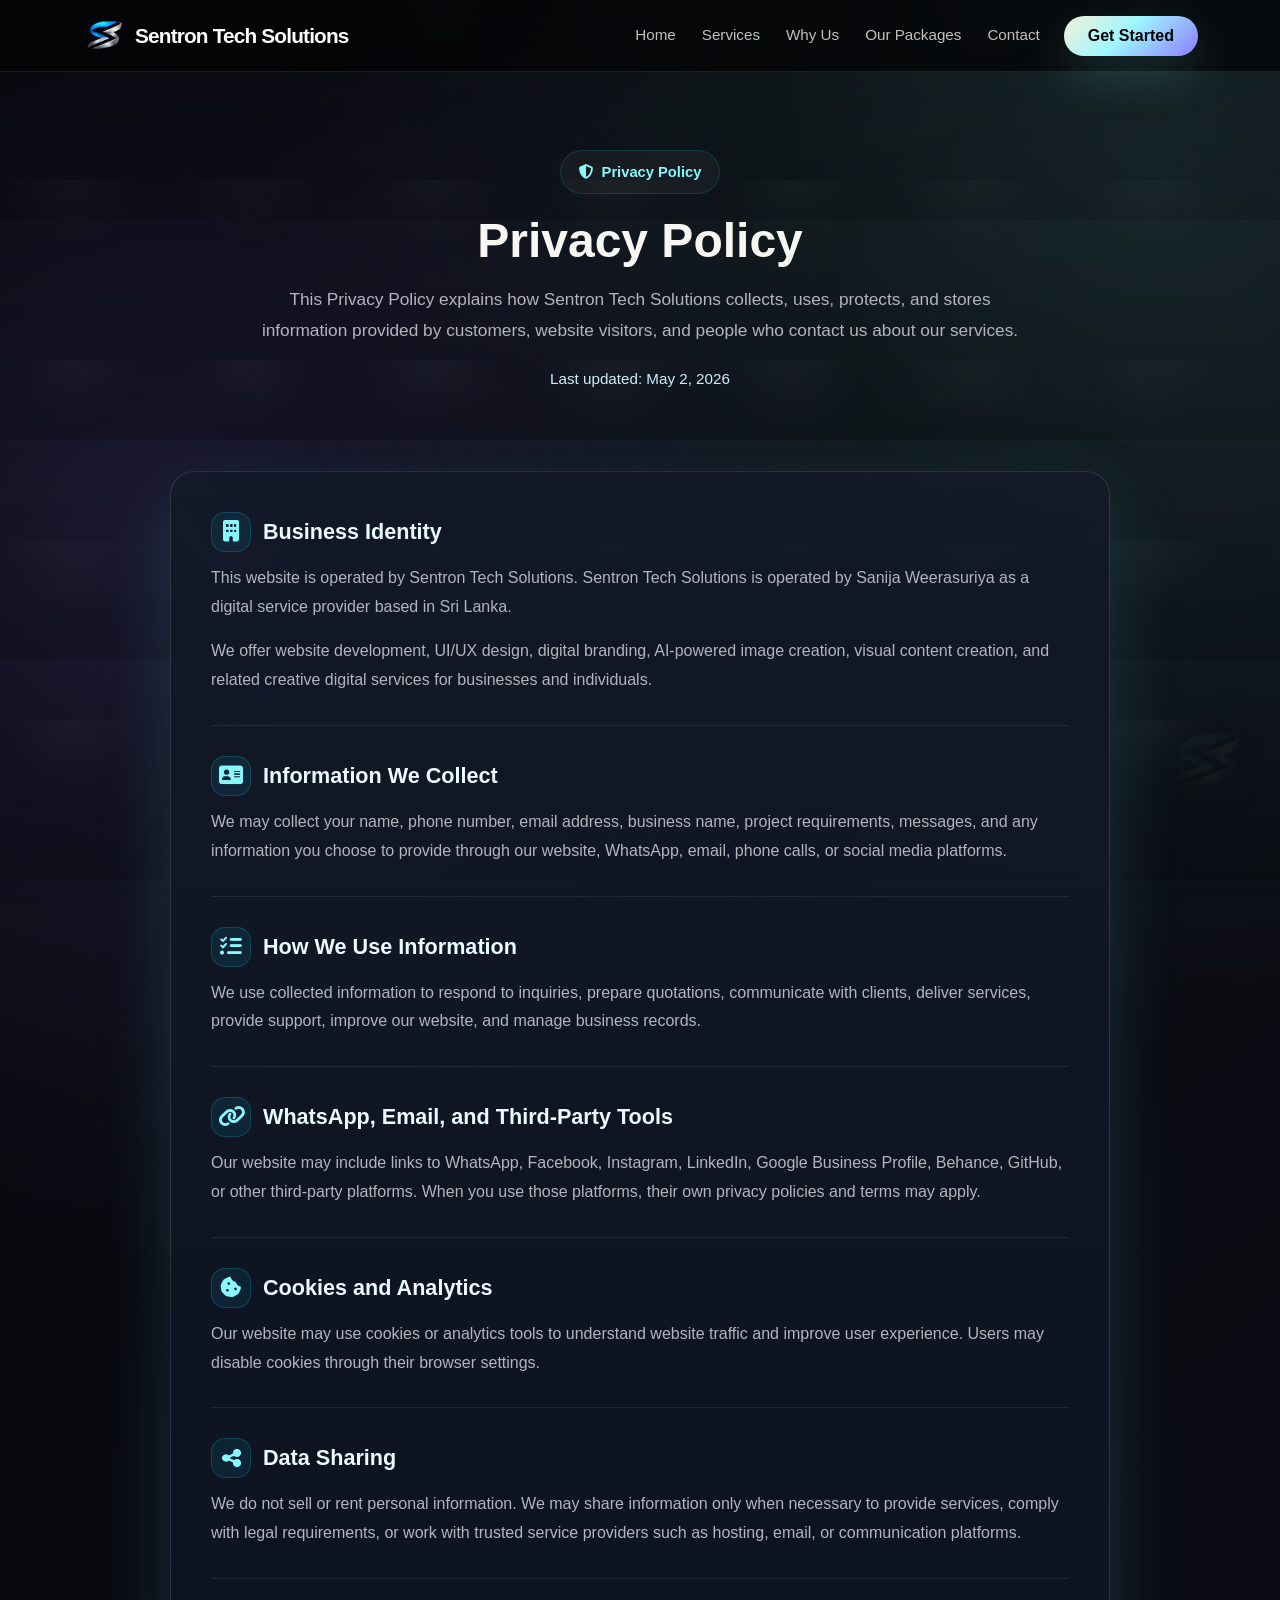
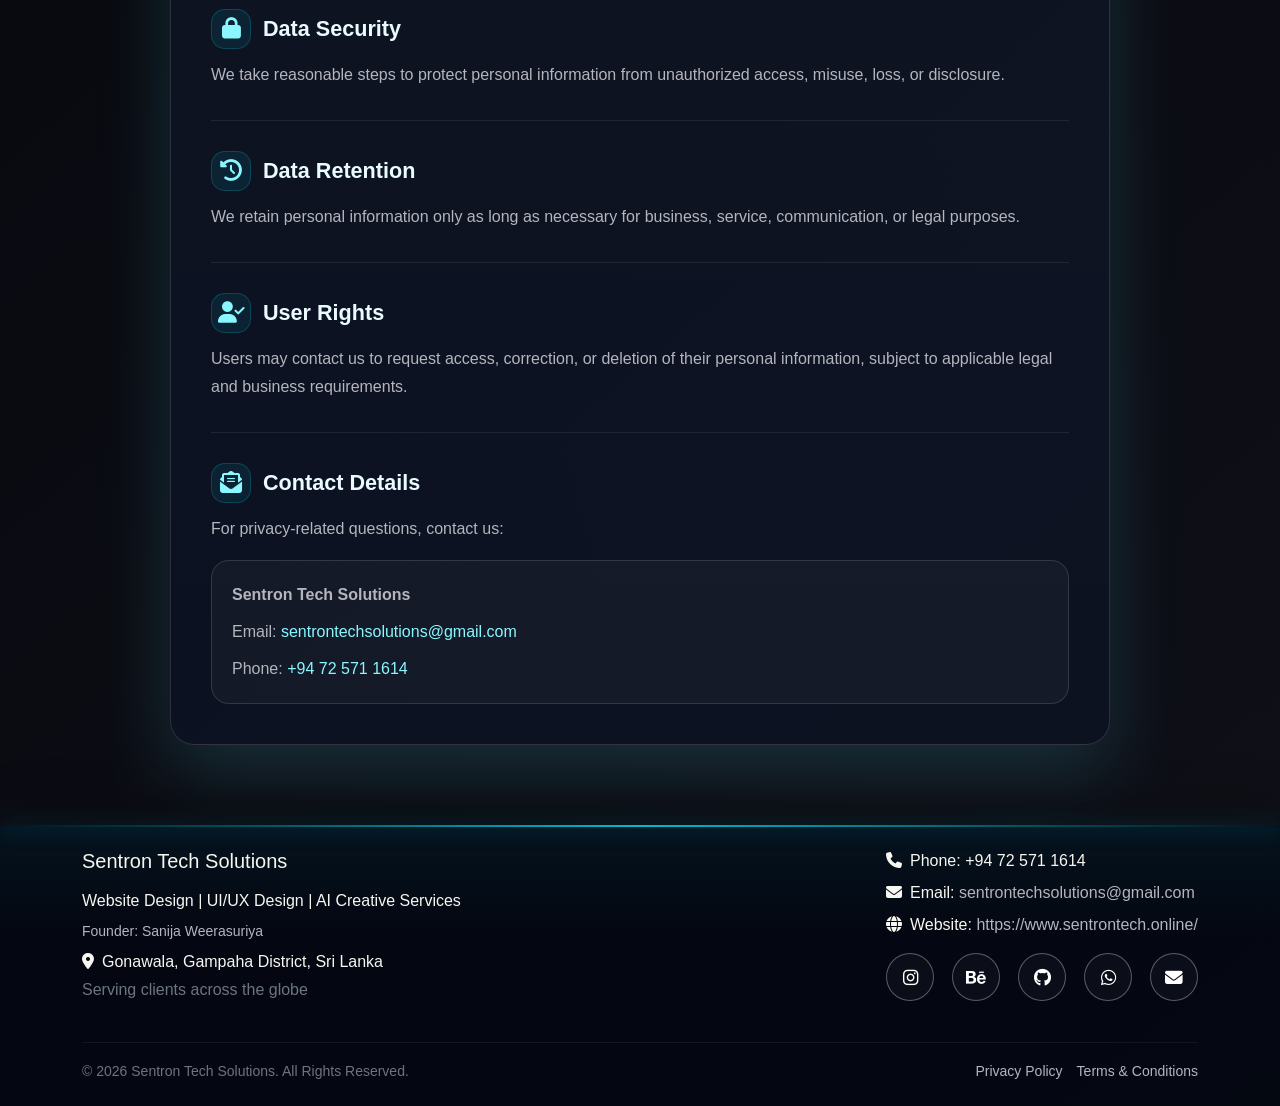
==== commit 387bea5a: "wen-v3-update" ====
--- a/privacy-policy.html
+++ b/privacy-policy.html
@@ -10,7 +10,7 @@
     <meta name="author" content="Sentron Tech Solutions" />
     <meta name="theme-color" content="#060816" />
 
-    <link rel="canonical" href="https://sentrontech.online/privacy-policy.html" />
+    <link rel="canonical" href="https://www.sentrontech.online/privacy-policy.html" />
 
     <meta property="og:locale" content="en_LK" />
     <meta property="og:type" content="website" />
@@ -18,8 +18,8 @@
     <meta property="og:title" content="Privacy Policy | Sentron Tech Solutions" />
     <meta property="og:description"
         content="How Sentron Tech Solutions collects, uses, stores, and protects customer information." />
-    <meta property="og:url" content="https://sentrontech.online/privacy-policy.html" />
-    <meta property="og:image" content="https://sentrontech.online/assets/og-image.png" />
+    <meta property="og:url" content="https://www.sentrontech.online/privacy-policy.html" />
+    <meta property="og:image" content="https://www.sentrontech.online/assets/og-image.png" />
     <meta property="og:image:alt" content="Sentron Tech Solutions branded web design and AI creative services preview" />
     <meta property="og:image:width" content="1200" />
     <meta property="og:image:height" content="630" />
@@ -28,7 +28,7 @@
     <meta name="twitter:title" content="Privacy Policy | Sentron Tech Solutions" />
     <meta name="twitter:description"
         content="How Sentron Tech Solutions collects, uses, stores, and protects customer information." />
-    <meta name="twitter:image" content="https://sentrontech.online/assets/og-image.png" />
+    <meta name="twitter:image" content="https://www.sentrontech.online/assets/og-image.png" />
     <meta name="twitter:image:alt" content="Sentron Tech Solutions branded web design and AI creative services preview" />
 
     <title>Privacy Policy | Sentron Tech Solutions</title>
@@ -40,27 +40,27 @@
 
     <link href="https://cdn.jsdelivr.net/npm/bootstrap@5.3.3/dist/css/bootstrap.min.css" rel="stylesheet" />
     <link rel="stylesheet" href="https://cdnjs.cloudflare.com/ajax/libs/font-awesome/6.5.2/css/all.min.css" />
-    <link rel="stylesheet" href="style.css" />
+    <link rel="stylesheet" href="assets/css/styles.css" />
 
     <script type="application/ld+json">
         {
             "@context": "https://schema.org",
             "@type": "WebPage",
-            "@id": "https://sentrontech.online/privacy-policy.html#webpage",
-            "url": "https://sentrontech.online/privacy-policy.html",
+            "@id": "https://www.sentrontech.online/privacy-policy.html#webpage",
+            "url": "https://www.sentrontech.online/privacy-policy.html",
             "name": "Privacy Policy | Sentron Tech Solutions",
             "description": "Privacy Policy for Sentron Tech Solutions, a Sri Lanka-based digital service provider.",
             "isPartOf": {
                 "@type": "WebSite",
-                "@id": "https://sentrontech.online/#website",
+                "@id": "https://www.sentrontech.online/#website",
                 "name": "Sentron Tech Solutions",
-                "url": "https://sentrontech.online/"
+                "url": "https://www.sentrontech.online/"
             },
             "publisher": {
                 "@type": "Organization",
-                "@id": "https://sentrontech.online/#organization",
+                "@id": "https://www.sentrontech.online/#organization",
                 "name": "Sentron Tech Solutions",
-                "url": "https://sentrontech.online/",
+                "url": "https://www.sentrontech.online/",
                 "email": "sentrontechsolutions@gmail.com",
                 "telephone": "+94725711614"
             },
@@ -70,15 +70,6 @@
 </head>
 
 <body>
-    <div class="page-loader" role="status" aria-label="Loading Sentron Tech Solutions">
-        <div class="loader-mark" aria-hidden="true">
-            <div class="loader-logo">
-                <img src="assets/logo.png" alt="">
-            </div>
-            <span class="loader-text">Loading</span>
-        </div>
-    </div>
-
     <nav class="navbar navbar-expand-lg fixed-top" aria-label="Primary navigation">
         <div class="container">
             <a class="navbar-brand d-flex align-items-center gap-2" href="index.html#home">
@@ -210,7 +201,6 @@
                     <p><strong>Sentron Tech Solutions</strong></p>
                     <p>Email: <a href="mailto:sentrontechsolutions@gmail.com">sentrontechsolutions@gmail.com</a></p>
                     <p>Phone: <a href="tel:+94725711614">+94 72 571 1614</a></p>
-                    <p>Service Area: Sri Lanka</p>
                 </div>
             </section>
         </article>
@@ -223,8 +213,8 @@
                     <h5 class="mb-3">Sentron Tech Solutions</h5>
                     <p class="mb-2">Website Design | UI/UX Design | AI Creative Services</p>
                     <p class="footer-founder small mb-2">Founder: Sanija Weerasuriya</p>
-                    <p class="mb-1"><i class="fa-solid fa-map-marker-alt me-2"></i>Service Area: Gonawala, Gampaha District, Sri Lanka</p>
-                    <p class="text-secondary">Serving clients across Sri Lanka</p>
+                    <p class="mb-1"><i class="fa-solid fa-map-marker-alt me-2"></i>Gonawala, Gampaha District, Sri Lanka</p>
+                    <p class="text-secondary">Serving clients across the globe</p>
                 </div>
                 <div class="col-lg-6 footer-contact-col">
                     <div class="contact-info footer-contact-block">
@@ -251,7 +241,7 @@
                 </div>
             </div>
             <div class="footer-bottom">
-                <p class="footer-copy text-secondary small mb-0">&copy; 2026 Sentron Tech Solutions. All Rights Reserved.</p>
+                <p class="footer-copy text-secondary small mb-0">&copy; <span data-current-year>2026</span> Sentron Tech Solutions. All Rights Reserved.</p>
                 <div class="footer-legal-links">
                     <a href="privacy-policy.html">Privacy Policy</a>
                     <a href="terms-and-conditions.html">Terms &amp; Conditions</a>
@@ -265,7 +255,7 @@
     </div>
 
     <script src="https://cdn.jsdelivr.net/npm/bootstrap@5.3.3/dist/js/bootstrap.bundle.min.js"></script>
-    <script src="script.js"></script>
+    <script src="assets/js/main.js"></script>
 </body>
 
 </html>
--- a/assets/css/styles.css
+++ b/assets/css/styles.css
@@ -0,0 +1,2525 @@
+:root {
+  --bg-main: #060816;
+  --bg-secondary: #0b1020;
+  --card-bg: rgba(14, 19, 38, 0.75);
+  --primary: #00e5ff;
+  --secondary: #7b61ff;
+  --text-main: #f4f8ff;
+  --text-soft: #9fb3c8;
+  --card-border: rgba(255, 255, 255, 0.22);
+  --card-border-strong: rgba(255, 255, 255, 0.34);
+  --shadow-glow: 0 0 20px rgba(0, 229, 255, 0.18);
+  --shadow-purple: 0 0 30px rgba(123, 97, 255, 0.18);
+}
+
+* {
+  box-sizing: border-box;
+}
+
+html {
+  scroll-behavior: smooth;
+}
+
+body {
+  position: relative;
+  isolation: isolate;
+  margin: 0;
+  font-family: "Segoe UI", Tahoma, Geneva, Verdana, sans-serif;
+  background:
+    radial-gradient(circle at 20% 20%, rgba(0, 229, 255, 0.10), transparent 25%),
+    radial-gradient(circle at 80% 30%, rgba(123, 97, 255, 0.10), transparent 30%),
+    radial-gradient(circle at 50% 80%, rgba(0, 229, 255, 0.07), transparent 25%),
+    linear-gradient(135deg, #04060f, #08101d, #050915);
+  color: var(--text-main);
+  overflow-x: hidden;
+}
+
+body::before {
+  content: "";
+  position: fixed;
+  inset: 0;
+  background-image:
+    linear-gradient(rgba(255,255,255,0.035) 1px, transparent 1px),
+    linear-gradient(90deg, rgba(255,255,255,0.035) 1px, transparent 1px),
+    linear-gradient(rgba(0, 229, 255, 0.035) 1px, transparent 1px),
+    linear-gradient(90deg, rgba(123, 97, 255, 0.03) 1px, transparent 1px);
+  background-size: 40px 40px, 40px 40px, 160px 160px, 160px 160px;
+  opacity: 0.72;
+  pointer-events: none;
+  z-index: 0;
+  animation: techTextileDrift 28s linear infinite;
+}
+
+body::after {
+  content: "";
+  position: fixed;
+  inset: 0;
+  background-image:
+    repeating-linear-gradient(135deg, transparent 0 42px, rgba(0, 229, 255, 0.026) 42px 43px, transparent 43px 86px),
+    repeating-linear-gradient(45deg, transparent 0 58px, rgba(255, 255, 255, 0.018) 58px 59px, transparent 59px 116px),
+    radial-gradient(circle at 50% 0%, rgba(0, 229, 255, 0.08), transparent 42%);
+  background-size: 180px 180px, 220px 220px, 100% 100%;
+  opacity: 0.52;
+  pointer-events: none;
+  z-index: 1;
+  animation: techTextileFlow 36s linear infinite;
+}
+
+body > * {
+  position: relative;
+  z-index: 3;
+}
+
+@keyframes techTextileDrift {
+  to {
+    background-position: 0 160px, 0 160px, 0 320px, 0 320px;
+  }
+}
+
+@keyframes techTextileFlow {
+  to {
+    background-position: 0 220px, 0 260px, 0 0;
+  }
+}
+
+@media (prefers-reduced-motion: reduce) {
+  body::before,
+  body::after,
+  .digital-dot {
+    animation: none;
+  }
+}
+
+/* Navbar */
+.navbar {
+  background: rgba(6, 8, 22, 0.72) !important;
+  backdrop-filter: blur(14px);
+  border-bottom: 1px solid rgba(255,255,255,0.06);
+  transition: 0.3s ease;
+}
+
+.navbar.scrolled {
+  box-shadow: 0 10px 30px rgba(0,0,0,0.35);
+  border-bottom: 1px solid rgba(0, 229, 255, 0.12);
+}
+
+.navbar-brand {
+  font-weight: 700;
+  font-size: 1.3rem;
+  letter-spacing: 0.5px;
+  color: #fff !important;
+}
+
+.brand-icon {
+  color: var(--primary);
+  text-shadow: 0 0 14px rgba(0, 229, 255, 0.7);
+}
+
+.nav-link {
+  color: #d7e4f3 !important;
+  position: relative;
+  font-weight: 500;
+  margin-left: 10px;
+}
+
+.nav-link::after {
+  content: "";
+  position: absolute;
+  left: 8px;
+  bottom: 2px;
+  width: 0;
+  height: 2px;
+  background: linear-gradient(90deg, var(--primary), var(--secondary));
+  transition: width 0.3s ease;
+  box-shadow: var(--shadow-glow);
+}
+
+.nav-link:hover::after {
+  width: calc(100% - 16px);
+}
+
+.btn-glow {
+  background: linear-gradient(90deg, var(--primary), var(--secondary));
+  color: #031019;
+  font-weight: 700;
+  border: none;
+  border-radius: 50px;
+  box-shadow: 0 0 18px rgba(0, 229, 255, 0.25);
+  transition: 0.3s ease;
+}
+
+.btn-glow:hover {
+  transform: translateY(-2px) scale(1.02);
+  box-shadow: 0 0 25px rgba(0, 229, 255, 0.4), 0 0 35px rgba(123, 97, 255, 0.25);
+  color: #04141f;
+}
+
+.btn-outline-tech {
+  border: 1px solid rgba(0, 229, 255, 0.35);
+  color: var(--text-main);
+  border-radius: 50px;
+  background: rgba(255,255,255,0.02);
+  transition: 0.3s ease;
+}
+
+.btn-outline-tech:hover {
+  background: rgba(0, 229, 255, 0.08);
+  border-color: rgba(0, 229, 255, 0.7);
+  box-shadow: var(--shadow-glow);
+  color: #fff;
+}
+
+.btn-whatsapp {
+  border-color: #25d366;
+  background: radial-gradient(circle at top left, rgba(37, 211, 102, 0.18), transparent 45%), rgba(255,255,255,0.02);
+  color: #e9fff3;
+  box-shadow: 0 0 18px rgba(37, 211, 102, 0.24);
+}
+
+.btn-whatsapp:hover {
+  background: linear-gradient(135deg, rgba(37, 211, 102, 0.24), rgba(0, 0, 0, 0.12));
+  border-color: #25d366;
+  box-shadow: 0 0 28px rgba(37, 211, 102, 0.35);
+  color: #fff;
+  transform: translateY(-2px) scale(1.02);
+}
+
+.btn-behance {
+  border-color: #1769ff;
+  background: radial-gradient(circle at top left, rgba(23, 105, 255, 0.18), transparent 45%), rgba(255,255,255,0.02);
+  color: #b3d9ff;
+  box-shadow: 0 0 18px rgba(23, 105, 255, 0.24);
+}
+
+.btn-behance:hover {
+  background: linear-gradient(135deg, rgba(23, 105, 255, 0.24), rgba(0, 0, 0, 0.12));
+  border-color: #1769ff;
+  box-shadow: 0 0 28px rgba(23, 105, 255, 0.35);
+  color: #fff;
+  transform: translateY(-2px) scale(1.02);
+}
+
+.btn-github {
+  border-color: #ffffffce;
+  background: rgba(255,255,255,0.05);
+  color: #f0f0f0;
+  box-shadow: 0 0 5px rgba(255, 255, 255, 0.4), 0 0 18px rgba(51, 51, 51, 0.24);
+}
+
+.btn-github:hover {
+  background: linear-gradient(135deg, rgba(51, 51, 51, 0.24), rgba(0, 0, 0, 0.12));
+  border-color: #666;
+  box-shadow: 0 0 8px rgba(255, 255, 255, 0.6), 0 0 28px rgba(51, 51, 51, 0.35);
+  color: #fff;
+  transform: translateY(-2px) scale(1.02);
+}
+
+.copy-btn {
+  background: none;
+  border: none;
+  color: var(--primary);
+  cursor: pointer;
+  font-size: 0.9rem;
+  margin-left: 8px;
+  padding: 2px 4px;
+  border-radius: 4px;
+  transition: 0.3s ease;
+}
+
+.copy-btn:hover {
+  background: rgba(0, 229, 255, 0.1);
+  color: #fff;
+}
+
+/* Hero */
+.hero-section {
+  min-height: 100vh;
+  display: flex;
+  align-items: center;
+  position: relative;
+  overflow: hidden;
+  padding-top: 100px;
+}
+
+.hero-section > .container {
+  position: relative;
+  z-index: 3;
+}
+
+.digital-dots-bg {
+  position: fixed;
+  inset: 0;
+  z-index: 2;
+  display: block;
+  pointer-events: none;
+  overflow: hidden;
+}
+
+.digital-dot {
+  position: absolute;
+  width: var(--dot-size, 3px);
+  height: var(--dot-size, 3px);
+  border-radius: 50%;
+  background: rgba(0, 229, 255, var(--dot-alpha, 0.32));
+  box-shadow: 0 0 8px rgba(0, 229, 255, 0.16);
+  opacity: 0.82;
+  transform: translate3d(0, 0, 0);
+  animation: digitalDotPulse var(--dot-pulse-duration, 7s) ease-in-out infinite;
+  will-change: transform, opacity;
+}
+
+@keyframes digitalDotPulse {
+  0%, 100% {
+    opacity: 0.52;
+  }
+  50% {
+    opacity: 0.9;
+  }
+}
+
+@media (max-width: 767.98px) {
+  .digital-dots-bg {
+    display: none !important;
+  }
+}
+
+.dev-tools-bg {
+  position: fixed;
+  inset: 0;
+  z-index: 2;
+  pointer-events: none;
+  overflow: hidden;
+}
+
+.dev-tool-symbols {
+  position: absolute;
+  width: 0;
+  height: 0;
+  overflow: hidden;
+}
+
+.dev-tool-icon {
+  --tool-color: rgba(0, 229, 255, 0.82);
+  --tool-border: rgba(0, 229, 255, 0.38);
+  --tool-glow: rgba(0, 229, 255, 0.24);
+  --float-x: 18px;
+  --float-y: -28px;
+  --start-rotate: -4deg;
+  --end-rotate: 7deg;
+  position: absolute;
+  width: clamp(38px, 4.2vw, 62px);
+  aspect-ratio: 1;
+  display: grid;
+  place-items: center;
+  border-radius: 18px;
+  color: var(--tool-color);
+  background: rgba(8, 14, 28, 0.58);
+  border: 1px solid var(--tool-border);
+  box-shadow:
+    0 0 26px var(--tool-glow),
+    inset 0 0 18px rgba(255, 255, 255, 0.035);
+  opacity: var(--tool-opacity, 0.64);
+  transform: translate3d(0, 0, 0) scale(1) rotate(var(--start-rotate));
+  transition: opacity 0.4s ease, border-color 0.4s ease, box-shadow 0.4s ease;
+  animation: devToolPulse var(--float-duration, 12s) ease-in-out infinite;
+  will-change: transform, opacity;
+}
+
+.dev-tool-svg {
+  width: 58%;
+  height: 58%;
+  fill: none;
+  stroke: currentColor;
+  stroke-width: 2.15;
+  stroke-linecap: round;
+  stroke-linejoin: round;
+  filter: drop-shadow(0 0 10px var(--tool-glow));
+}
+
+.tool-code {
+  top: 16vh;
+  left: 7vw;
+  --float-duration: 11s;
+}
+
+.tool-html {
+  top: 72vh;
+  left: 16vw;
+  --tool-color: rgba(255, 124, 82, 0.82);
+  --tool-border: rgba(255, 124, 82, 0.40);
+  --tool-glow: rgba(255, 124, 82, 0.24);
+  --float-x: -14px;
+  --float-y: -34px;
+  --float-duration: 13s;
+  animation-delay: -5s;
+}
+
+.tool-css {
+  top: 29vh;
+  left: 35vw;
+  --tool-color: rgba(76, 169, 255, 0.82);
+  --tool-border: rgba(76, 169, 255, 0.40);
+  --tool-glow: rgba(76, 169, 255, 0.24);
+  --float-x: 22px;
+  --float-y: -20px;
+  --float-duration: 10s;
+  animation-delay: -2s;
+}
+
+.tool-js {
+  right: 9vw;
+  top: 17vh;
+  --tool-color: rgba(255, 219, 89, 0.88);
+  --tool-border: rgba(255, 219, 89, 0.40);
+  --tool-glow: rgba(255, 219, 89, 0.22);
+  --float-x: -18px;
+  --float-duration: 12s;
+  animation-delay: -7s;
+}
+
+.tool-bootstrap {
+  right: 13vw;
+  top: 63vh;
+  --tool-color: rgba(170, 128, 255, 0.84);
+  --tool-border: rgba(170, 128, 255, 0.40);
+  --tool-glow: rgba(170, 128, 255, 0.24);
+  --float-x: 16px;
+  --float-y: -36px;
+  --float-duration: 15s;
+  animation-delay: -3s;
+}
+
+.tool-github {
+  left: 47vw;
+  bottom: 10vh;
+  --tool-color: rgba(230, 235, 244, 0.74);
+  --tool-border: rgba(230, 235, 244, 0.34);
+  --tool-glow: rgba(230, 235, 244, 0.18);
+  --float-x: -12px;
+  --float-duration: 14s;
+  animation-delay: -6s;
+}
+
+.tool-figma {
+  right: 33vw;
+  bottom: 18vh;
+  --tool-color: rgba(255, 111, 142, 0.82);
+  --tool-border: rgba(255, 111, 142, 0.40);
+  --tool-glow: rgba(255, 111, 142, 0.24);
+  --float-x: 20px;
+  --float-y: -24px;
+  --float-duration: 12s;
+  animation-delay: -4s;
+}
+
+.tool-terminal {
+  left: 20vw;
+  top: 49vh;
+  --tool-color: rgba(37, 211, 102, 0.76);
+  --tool-border: rgba(37, 211, 102, 0.38);
+  --tool-glow: rgba(37, 211, 102, 0.22);
+  --float-x: -16px;
+  --float-duration: 16s;
+  animation-delay: -8s;
+}
+
+.tool-photoshop {
+  right: 23vw;
+  top: 41vh;
+  --tool-color: rgba(72, 179, 255, 0.82);
+  --tool-border: rgba(72, 179, 255, 0.38);
+  --tool-glow: rgba(72, 179, 255, 0.22);
+  --float-x: 18px;
+  --float-y: -30px;
+  --float-duration: 13s;
+  animation-delay: -9s;
+}
+
+.tool-illustrator {
+  left: 59vw;
+  top: 11vh;
+  --tool-color: rgba(255, 169, 78, 0.82);
+  --tool-border: rgba(255, 169, 78, 0.40);
+  --tool-glow: rgba(255, 169, 78, 0.22);
+  --float-x: -20px;
+  --float-y: -24px;
+  --float-duration: 14s;
+  animation-delay: -10s;
+}
+
+.tool-premiere {
+  left: 5vw;
+  top: 42vh;
+  --tool-color: rgba(190, 135, 255, 0.84);
+  --tool-border: rgba(190, 135, 255, 0.40);
+  --tool-glow: rgba(190, 135, 255, 0.24);
+  --float-x: 22px;
+  --float-y: -26px;
+  --float-duration: 12s;
+  animation-delay: -11s;
+}
+
+.tool-after-effects {
+  right: 5vw;
+  top: 43vh;
+  --tool-color: rgba(150, 126, 255, 0.84);
+  --tool-border: rgba(150, 126, 255, 0.40);
+  --tool-glow: rgba(150, 126, 255, 0.24);
+  --float-x: -18px;
+  --float-y: -32px;
+  --float-duration: 15s;
+  animation-delay: -12s;
+}
+
+.tool-canva {
+  left: 31vw;
+  bottom: 7vh;
+  --tool-color: rgba(0, 221, 204, 0.82);
+  --tool-border: rgba(0, 221, 204, 0.38);
+  --tool-glow: rgba(0, 221, 204, 0.22);
+  --float-x: 16px;
+  --float-y: -28px;
+  --float-duration: 13s;
+  animation-delay: -13s;
+}
+
+.tool-capcut {
+  right: 7vw;
+  bottom: 19vh;
+  --tool-color: rgba(232, 238, 255, 0.78);
+  --tool-border: rgba(232, 238, 255, 0.34);
+  --tool-glow: rgba(232, 238, 255, 0.18);
+  --float-x: -18px;
+  --float-y: -22px;
+  --float-duration: 16s;
+  animation-delay: -14s;
+}
+
+.tool-image-gen {
+  left: 73vw;
+  bottom: 6vh;
+  --tool-color: rgba(255, 111, 177, 0.82);
+  --tool-border: rgba(255, 111, 177, 0.40);
+  --tool-glow: rgba(255, 111, 177, 0.23);
+  --float-x: 20px;
+  --float-y: -34px;
+  --float-duration: 12s;
+  animation-delay: -15s;
+}
+
+.tool-video {
+  left: 15vw;
+  bottom: 23vh;
+  --tool-color: rgba(255, 214, 104, 0.84);
+  --tool-border: rgba(255, 214, 104, 0.40);
+  --tool-glow: rgba(255, 214, 104, 0.22);
+  --float-x: -16px;
+  --float-y: -30px;
+  --float-duration: 14s;
+  animation-delay: -16s;
+}
+
+.tool-pen {
+  left: 24vw;
+  top: 8vh;
+  --tool-color: rgba(255, 156, 210, 0.8);
+  --tool-border: rgba(255, 156, 210, 0.38);
+  --tool-glow: rgba(255, 156, 210, 0.2);
+  --float-x: 20px;
+  --float-y: -24px;
+  --float-duration: 15s;
+  animation-delay: -17s;
+}
+
+.tool-brush {
+  right: 24vw;
+  bottom: 34vh;
+  --tool-color: rgba(110, 255, 205, 0.78);
+  --tool-border: rgba(110, 255, 205, 0.34);
+  --tool-glow: rgba(110, 255, 205, 0.2);
+  --float-x: -22px;
+  --float-y: -28px;
+  --float-duration: 13s;
+  animation-delay: -18s;
+}
+
+.tool-clone {
+  right: 44vw;
+  top: 78vh;
+  --tool-color: rgba(205, 225, 255, 0.76);
+  --tool-border: rgba(205, 225, 255, 0.32);
+  --tool-glow: rgba(205, 225, 255, 0.18);
+  --float-x: 18px;
+  --float-y: -22px;
+  --float-duration: 16s;
+  animation-delay: -19s;
+}
+
+.tool-pencil {
+  left: 58vw;
+  bottom: 33vh;
+  --tool-color: rgba(255, 235, 145, 0.8);
+  --tool-border: rgba(255, 235, 145, 0.34);
+  --tool-glow: rgba(255, 235, 145, 0.2);
+  --float-x: -18px;
+  --float-y: -28px;
+  --float-duration: 14s;
+  animation-delay: -20s;
+}
+
+.tool-edge-code {
+  left: 2vw;
+  top: 8vh;
+  --float-x: 18px;
+  --float-y: -24px;
+  --float-duration: 15s;
+  animation-delay: -21s;
+}
+
+.tool-edge-html {
+  right: 2vw;
+  top: 6vh;
+  --float-x: -18px;
+  --float-y: -22px;
+  --float-duration: 13s;
+  animation-delay: -22s;
+}
+
+.tool-edge-css {
+  left: 3vw;
+  bottom: 8vh;
+  --float-x: 22px;
+  --float-y: -26px;
+  --float-duration: 16s;
+  animation-delay: -23s;
+}
+
+.tool-edge-js {
+  right: 3vw;
+  bottom: 7vh;
+  --float-x: -20px;
+  --float-y: -24px;
+  --float-duration: 14s;
+  animation-delay: -24s;
+}
+
+.tool-edge-pen {
+  left: 50vw;
+  top: 3vh;
+  --float-x: 18px;
+  --float-y: -20px;
+  --float-duration: 17s;
+  animation-delay: -25s;
+}
+
+.tool-edge-brush {
+  left: 1.5vw;
+  top: 63vh;
+  --float-x: 24px;
+  --float-y: -28px;
+  --float-duration: 13s;
+  animation-delay: -26s;
+}
+
+.tool-edge-clone {
+  right: 1.5vw;
+  top: 75vh;
+  --float-x: -22px;
+  --float-y: -30px;
+  --float-duration: 15s;
+  animation-delay: -27s;
+}
+
+.tool-edge-terminal {
+  right: 48vw;
+  bottom: 2vh;
+  --float-x: -18px;
+  --float-y: -22px;
+  --float-duration: 16s;
+  animation-delay: -28s;
+}
+
+.dev-tool-icon {
+  --tool-color: rgba(255, 255, 255, 0.72);
+  --tool-border: rgba(255, 255, 255, 0.18);
+  --tool-glow: rgba(255, 255, 255, 0.12);
+}
+
+@media (max-width: 767.98px) {
+  .dev-tool-icon {
+    width: clamp(34px, 10vw, 46px);
+    opacity: 0.5;
+  }
+
+  .tool-css,
+  .tool-github,
+  .tool-figma,
+  .tool-illustrator,
+  .tool-after-effects,
+  .tool-canva,
+  .tool-capcut,
+  .tool-image-gen,
+  .tool-pen,
+  .tool-clone,
+  .tool-pencil,
+  .tool-edge-code,
+  .tool-edge-css,
+  .tool-edge-pen,
+  .tool-edge-brush,
+  .tool-edge-clone,
+  .tool-edge-terminal {
+    display: none;
+  }
+
+  .tool-code {
+    top: 14vh;
+    left: 6vw;
+  }
+
+  .tool-html {
+    top: 73vh;
+    left: 8vw;
+  }
+
+  .tool-js {
+    top: 20vh;
+    right: 7vw;
+  }
+
+  .tool-bootstrap {
+    top: 68vh;
+    right: 8vw;
+  }
+
+  .tool-terminal {
+    top: 49vh;
+    left: 42vw;
+  }
+
+  .tool-photoshop {
+    top: 38vh;
+    right: 7vw;
+  }
+
+  .tool-premiere {
+    top: 84vh;
+    left: 28vw;
+  }
+
+  .tool-video {
+    bottom: 16vh;
+    left: 7vw;
+  }
+
+  .tool-brush {
+    right: 35vw;
+    bottom: 7vh;
+  }
+
+  .tool-edge-html {
+    right: 5vw;
+    top: 8vh;
+  }
+
+  .tool-edge-js {
+    right: 5vw;
+    bottom: 6vh;
+  }
+}
+
+@keyframes devToolPulse {
+  0%, 100% {
+    opacity: 0.48;
+  }
+  50% {
+    opacity: 0.78;
+  }
+}
+
+.hero-badge {
+  display: inline-flex;
+  align-items: center;
+  gap: 8px;
+  padding: 10px 18px;
+  border-radius: 50px;
+  background: rgba(255,255,255,0.04);
+  border: 1px solid rgba(0, 229, 255, 0.16);
+  color: var(--primary);
+  font-size: 0.92rem;
+  box-shadow: var(--shadow-glow);
+  margin-bottom: 1.5rem;
+}
+
+.hero-title {
+  font-size: clamp(2.6rem, 6vw, 5rem);
+  line-height: 1.05;
+  font-weight: 800;
+  margin-bottom: 1.25rem;
+}
+
+.gradient-text {
+  background: linear-gradient(90deg, #ffffff, #8ef6ff, #a999ff);
+  -webkit-background-clip: text;
+  -webkit-text-fill-color: transparent;
+  background-clip: text;
+}
+
+.hero-text {
+  font-size: 1.08rem;
+  color: var(--text-soft);
+  max-width: 600px;
+  line-height: 1.8;
+  margin-bottom: 2rem;
+}
+
+.hero-stats {
+  display: flex;
+  flex-wrap: wrap;
+  gap: 20px;
+  margin-top: 2rem;
+}
+
+.stat-box {
+  min-width: 140px;
+  padding: 18px 20px;
+  background: rgba(255,255,255,0.03);
+  border: 1px solid rgba(255,255,255,0.06);
+  border-radius: 18px;
+  box-shadow: inset 0 0 20px rgba(255,255,255,0.015);
+  transition: 0.3s ease;
+}
+
+.stat-box:hover {
+  transform: translateY(-4px);
+  border-color: rgba(0, 229, 255, 0.25);
+  box-shadow: var(--shadow-glow);
+}
+
+.stat-box h4 {
+  margin: 0;
+  font-size: 1.5rem;
+  color: var(--primary);
+  font-weight: 700;
+}
+
+.stat-box p {
+  margin: 6px 0 0;
+  color: var(--text-soft);
+  font-size: 0.92rem;
+}
+
+.hero-visual {
+  position: relative;
+  z-index: 1;
+}
+
+/* Glow orbs */
+.glow-orb {
+  position: absolute;
+  border-radius: 50%;
+  filter: blur(70px);
+  opacity: 0.45;
+  z-index: 0;
+  animation: floatOrb 10s ease-in-out infinite;
+}
+
+.orb-1 {
+  width: 250px;
+  height: 250px;
+  background: rgba(0, 229, 255, 0.20);
+  top: 80px;
+  left: -80px;
+}
+
+.orb-2 {
+  width: 280px;
+  height: 280px;
+  background: rgba(123, 97, 255, 0.18);
+  bottom: 50px;
+  right: -100px;
+  animation-delay: 2s;
+}
+
+.orb-3 {
+  width: 180px;
+  height: 180px;
+  background: rgba(0, 229, 255, 0.12);
+  top: 50%;
+  left: 55%;
+  animation-delay: 4s;
+}
+
+@keyframes floatOrb {
+  0%, 100% { transform: translateY(0px) translateX(0px); }
+  50% { transform: translateY(-20px) translateX(10px); }
+}
+
+.tech-card {
+  position: relative;
+  background: linear-gradient(145deg, rgba(10, 16, 32, 0.88), rgba(7, 10, 22, 0.78));
+  border: 1px solid rgba(0, 229, 255, 0.16);
+  border-radius: 24px;
+  padding: 24px;
+  box-shadow:
+    0 0 20px rgba(0, 229, 255, 0.10),
+    0 0 50px rgba(123, 97, 255, 0.10),
+    inset 0 0 20px rgba(255,255,255,0.02);
+  overflow: hidden;
+}
+
+.tech-card::before {
+  content: "";
+  position: absolute;
+  inset: 0;
+  background: linear-gradient(120deg, transparent, rgba(255,255,255,0.04), transparent);
+  transform: translateX(-100%);
+  animation: shine 5s linear infinite;
+}
+
+@keyframes shine {
+  100% { transform: translateX(100%); }
+}
+
+.screen-header {
+  display: flex;
+  gap: 8px;
+  margin-bottom: 18px;
+}
+
+.screen-dot {
+  width: 12px;
+  height: 12px;
+  border-radius: 50%;
+  background: rgba(255,255,255,0.15);
+}
+
+.screen-dot:nth-child(1) { background: #ff5f57; }
+.screen-dot:nth-child(2) { background: #febc2e; }
+.screen-dot:nth-child(3) { background: #28c840; }
+
+.mockup-block {
+  background: rgba(255,255,255,0.03);
+  border: 1px solid rgba(255,255,255,0.05);
+  border-radius: 18px;
+  padding: 18px;
+  margin-bottom: 16px;
+}
+
+.mockup-line {
+  height: 10px;
+  border-radius: 20px;
+  margin-bottom: 12px;
+  background: linear-gradient(90deg, rgba(0,229,255,0.7), rgba(123,97,255,0.45));
+  animation: pulseLine 2.2s ease-in-out infinite;
+}
+
+.mockup-line.small { width: 45%; }
+.mockup-line.medium { width: 70%; }
+.mockup-line.large { width: 100%; }
+
+@keyframes pulseLine {
+  0%, 100% { opacity: 0.55; }
+  50% { opacity: 1; }
+}
+
+.floating-mini {
+  position: absolute;
+  border-radius: 18px;
+  padding: 14px 16px;
+  background: rgba(10, 15, 30, 0.88);
+  border: 1px solid rgba(0, 229, 255, 0.20);
+  box-shadow: var(--shadow-glow);
+  color: #fff;
+  animation: floatCard 4s ease-in-out infinite;
+}
+
+.floating-mini.one {
+  top: -20px;
+  right: -20px;
+}
+
+.floating-mini.two {
+  bottom: -15px;
+  left: -20px;
+  animation-delay: 1.8s;
+}
+
+@keyframes floatCard {
+  0%, 100% { transform: translateY(0px); }
+  50% { transform: translateY(-10px); }
+}
+
+/* General sections */
+.section-title {
+  font-size: clamp(2rem, 4vw, 3rem);
+  font-weight: 800;
+  margin-bottom: 12px;
+}
+
+.section-subtitle {
+  color: var(--text-soft);
+  max-width: 680px;
+  margin: 0 auto;
+  line-height: 1.8;
+}
+
+.service-card,
+.feature-card,
+.contact-card {
+  background: var(--card-bg);
+  backdrop-filter: blur(12px);
+  border: 1px solid rgba(255,255,255,0.06);
+  border-radius: 22px;
+  padding: 28px 24px;
+  height: 100%;
+  transition: 0.35s ease;
+  position: relative;
+  overflow: hidden;
+}
+
+.service-card::before,
+.feature-card::before,
+.contact-card::before {
+  content: "";
+  position: absolute;
+  top: -80px;
+  right: -80px;
+  width: 180px;
+  height: 180px;
+  background: radial-gradient(circle, rgba(0,229,255,0.18), transparent 70%);
+  pointer-events: none;
+}
+
+.service-card:hover,
+.feature-card:hover,
+.contact-card:hover {
+  transform: translateY(-8px);
+  border-color: rgba(0, 229, 255, 0.24);
+  box-shadow: var(--shadow-glow), var(--shadow-purple);
+}
+
+.service-icon,
+.feature-icon {
+  width: 64px;
+  height: 64px;
+  border-radius: 18px;
+  display: inline-flex;
+  align-items: center;
+  justify-content: center;
+  margin-bottom: 20px;
+  font-size: 1.4rem;
+  color: var(--primary);
+  background: rgba(0, 229, 255, 0.08);
+  border: 1px solid rgba(0, 229, 255, 0.18);
+  box-shadow: var(--shadow-glow);
+}
+
+.service-card h4,
+.feature-card h5 {
+  font-weight: 700;
+  margin-bottom: 12px;
+}
+
+.service-card p,
+.feature-card p,
+.contact-card p {
+  color: var(--text-soft);
+  line-height: 1.75;
+  margin-bottom: 0;
+}
+
+.why-box {
+  background: linear-gradient(145deg, rgba(10, 16, 32, 0.9), rgba(7, 10, 22, 0.82));
+  border: 1px solid rgba(0,229,255,0.14);
+  border-radius: 28px;
+  padding: 40px;
+  box-shadow: var(--shadow-glow);
+}
+
+.check-list {
+  list-style: none;
+  padding: 0;
+  margin: 0;
+}
+
+.check-list li {
+  color: var(--text-soft);
+  margin-bottom: 18px;
+  display: flex;
+  gap: 12px;
+  align-items: flex-start;
+}
+
+.check-list i {
+  color: var(--primary);
+  margin-top: 4px;
+  text-shadow: 0 0 12px rgba(0,229,255,0.65);
+}
+
+.cta-box {
+  background:
+    linear-gradient(135deg, rgba(0,229,255,0.10), rgba(123,97,255,0.10)),
+    rgba(8, 12, 26, 0.92);
+  border: 1px solid rgba(0,229,255,0.20);
+  border-radius: 28px;
+  padding: 50px 30px;
+  box-shadow: var(--shadow-glow), var(--shadow-purple);
+  text-align: center;
+}
+
+.footer {
+  position: relative;
+  border-top: 0;
+  background:
+    linear-gradient(180deg, rgba(0,229,255,0.055), transparent 110px),
+    rgba(5, 8, 18, 0.94);
+  box-shadow: 0 -18px 45px rgba(0, 0, 0, 0.22);
+}
+
+.footer::before {
+  content: "";
+  position: absolute;
+  top: 0;
+  left: 0;
+  width: 100%;
+  height: 2px;
+  background: linear-gradient(90deg,
+    transparent 0%,
+    rgba(0, 229, 255, 0.3) 20%,
+    rgba(0, 229, 255, 0.8) 50%,
+    rgba(0, 229, 255, 0.3) 80%,
+    transparent 100%);
+  box-shadow: 0 0 20px rgba(0, 229, 255, 0.5);
+}
+
+.footer a {
+  color: var(--text-soft);
+  text-decoration: none;
+  transition: 0.3s ease;
+}
+
+.footer a:hover {
+  color: var(--primary);
+}
+
+.footer-brand {
+  text-align: left;
+}
+
+.footer-founder {
+  color: var(--text-soft);
+}
+
+.footer-contact-col {
+  display: flex;
+  justify-content: flex-end;
+}
+
+.footer-contact-block {
+  text-align: left;
+}
+
+.social-links a {
+  width: 48px;
+  height: 48px;
+  display: inline-flex;
+  align-items: center;
+  justify-content: center;
+  border-radius: 50%;
+  border: 1px solid rgba(255,255,255,0.32);
+  color: #fff;
+  background: rgba(255,255,255,0.03);
+  font-size: 1.1rem;
+  transition: 0.3s ease;
+  margin-right: 10px;
+}
+.social-links a:hover {
+  color: var(--primary);
+  border-color: rgba(0,229,255,0.3);
+  box-shadow: var(--shadow-glow);
+  transform: translateY(-3px);
+}
+
+.social-links {
+  display: flex;
+  justify-content: flex-start;
+  gap: 14px;
+}
+
+.social-links a {
+  margin-right: 0 !important;
+}
+
+.footer-contact-social {
+  justify-content: flex-start;
+  gap: 18px;
+  margin-top: 16px;
+}
+
+.footer-bottom {
+  display: flex;
+  align-items: center;
+  justify-content: space-between;
+  gap: 18px;
+  margin-top: 24px;
+  padding-top: 18px;
+  border-top: 1px solid rgba(255,255,255,0.06);
+  font-size: 0.875rem;
+}
+
+.footer-copy {
+  text-align: left;
+  font-size: inherit;
+}
+
+.footer-bottom .footer-legal-links {
+  margin-top: 0;
+}
+
+.footer-bottom a {
+  font-size: inherit;
+}
+
+/* Reveal animations */
+.reveal {
+  opacity: 0;
+  transform: translateY(40px);
+  transition: all 0.8s ease;
+}
+
+.reveal.active {
+  opacity: 1;
+  transform: translateY(0);
+}
+
+.reveal-left {
+  opacity: 0;
+  transform: translateX(-50px);
+  transition: all 0.8s ease;
+}
+
+.reveal-left.active {
+  opacity: 1;
+  transform: translateX(0);
+}
+
+.reveal-right {
+  opacity: 0;
+  transform: translateX(50px);
+  transition: all 0.8s ease;
+}
+
+.reveal-right.active {
+  opacity: 1;
+  transform: translateX(0);
+}
+
+/* Responsive */
+@media (max-width: 991.98px) {
+  .hero-section {
+    text-align: center;
+    padding-top: 120px;
+  }
+
+  .hero-text {
+    margin-left: auto;
+    margin-right: auto;
+  }
+
+  .hero-stats {
+    justify-content: center;
+  }
+
+  .floating-mini.one,
+  .floating-mini.two {
+    position: static;
+    display: inline-block;
+    margin: 12px 8px 0;
+  }
+
+  .hero-visual {
+    margin-top: 50px;
+  }
+
+  .why-box {
+    padding: 28px;
+  }
+
+  .footer-contact-col {
+    justify-content: flex-start;
+  }
+
+  .footer-contact-block {
+    text-align: left;
+  }
+
+  .footer-contact-social {
+    justify-content: flex-start;
+  }
+}
+
+@media (max-width: 575.98px) {
+  .hero-title {
+    font-size: 2.4rem;
+  }
+
+  .section-title {
+    font-size: 1.8rem;
+  }
+
+  .stat-box {
+    width: 100%;
+  }
+}
+
+.demo-showcase {
+  position: relative;
+  margin-top: 56px;
+  padding: 36px;
+  background: linear-gradient(145deg, rgba(8, 13, 28, 0.92), rgba(5, 9, 20, 0.82));
+  border: 1px solid rgba(0, 229, 255, 0.14);
+  border-radius: 28px;
+  box-shadow: var(--shadow-glow);
+}
+
+.demo-showcase-header {
+  max-width: 760px;
+  margin: 0 auto 28px;
+}
+
+.demo-showcase-header h3 {
+  font-size: clamp(1.8rem, 3vw, 2.4rem);
+  font-weight: 800;
+  margin: 16px 0 12px;
+}
+
+.demo-showcase-header p {
+  color: var(--text-soft);
+  line-height: 1.8;
+  margin-bottom: 0;
+}
+
+.demo-badge {
+  display: inline-flex;
+  align-items: center;
+  justify-content: center;
+  padding: 10px 18px;
+  border-radius: 999px;
+  background: rgba(255,255,255,0.04);
+  border: 1px solid rgba(0, 229, 255, 0.18);
+  color: var(--primary);
+  font-size: 0.9rem;
+  font-weight: 600;
+  letter-spacing: 0.04em;
+  text-transform: uppercase;
+}
+
+.demo-category + .demo-category {
+  margin-top: 2.5rem;
+}
+
+.demo-category-title {
+  margin: 0 0 10px;
+  font-size: clamp(1.25rem, 2.2vw, 1.65rem);
+  font-weight: 700;
+  letter-spacing: 0.02em;
+  color: #dff8ff;
+}
+
+.demo-site-card {
+  display: flex;
+  flex-direction: column;
+  height: 100%;
+  padding: 28px;
+  border-radius: 24px;
+  text-decoration: none;
+  color: var(--text-main);
+  background:
+    linear-gradient(180deg, rgba(255,255,255,0.03), rgba(255,255,255,0.01)),
+    rgba(12, 18, 35, 0.92);
+  border: 1px solid rgba(255,255,255,0.06);
+  box-shadow: inset 0 0 20px rgba(255,255,255,0.02);
+  transition: transform 0.35s ease, border-color 0.35s ease, box-shadow 0.35s ease;
+}
+
+.demo-site-image-wrap {
+  position: relative;
+  margin: -10px -10px 20px;
+  border-radius: 18px;
+  overflow: hidden;
+  border: 1px solid rgba(255, 255, 255, 0.14);
+  box-shadow: 0 10px 24px rgba(0, 0, 0, 0.3);
+}
+
+.demo-site-image-wrap::after {
+  content: "";
+  position: absolute;
+  inset: 0;
+  background: linear-gradient(150deg, rgba(0, 229, 255, 0.18), transparent 55%, rgba(123, 97, 255, 0.2));
+  pointer-events: none;
+}
+
+.demo-site-image {
+  width: 100%;
+  height: 170px;
+  object-fit: cover;
+  display: block;
+  transition: transform 0.45s ease;
+}
+
+.demo-site-card:hover {
+  transform: translateY(-8px);
+  border-color: rgba(0, 229, 255, 0.28);
+  box-shadow: var(--shadow-glow), var(--shadow-purple);
+  color: var(--text-main);
+}
+
+.demo-site-card:hover .demo-site-image {
+  transform: scale(1.06);
+}
+
+.demo-site-top {
+  display: flex;
+  align-items: center;
+  justify-content: space-between;
+  gap: 16px;
+  margin-bottom: 20px;
+}
+
+.demo-site-icon {
+  width: 68px;
+  height: 68px;
+  border-radius: 20px;
+  display: inline-flex;
+  align-items: center;
+  justify-content: center;
+  font-size: 1.5rem;
+  color: var(--primary);
+  background: rgba(0, 229, 255, 0.08);
+  border: 1px solid rgba(0, 229, 255, 0.18);
+  box-shadow: var(--shadow-glow);
+}
+
+.demo-site-tag {
+  padding: 8px 14px;
+  border-radius: 999px;
+  background: rgba(123, 97, 255, 0.12);
+  border: 1px solid rgba(123, 97, 255, 0.22);
+  color: #dcd5ff;
+  font-size: 0.85rem;
+}
+
+.demo-site-card h4 {
+  font-size: 1.45rem;
+  font-weight: 700;
+  margin-bottom: 12px;
+}
+
+.demo-site-card p {
+  color: var(--text-soft);
+  line-height: 1.75;
+  margin-bottom: 18px;
+}
+
+.demo-site-link {
+  display: inline-flex;
+  align-items: center;
+  gap: 10px;
+  margin-top: auto;
+  color: var(--primary);
+  font-weight: 700;
+}
+
+.package-group + .package-group {
+  margin-top: 2.5rem;
+}
+
+.package-group {
+  padding: clamp(1.25rem, 3vw, 2rem);
+  border-radius: 28px;
+}
+
+.package-group-head {
+  margin-bottom: 22px;
+  text-align: center;
+}
+
+.package-group-head h3 {
+  margin: 0;
+  font-size: clamp(1.45rem, 2.4vw, 1.9rem);
+  font-weight: 800;
+  color: #e9fbff;
+}
+
+.package-group-head span {
+  display: block;
+  margin-top: 8px;
+  color: var(--text-soft);
+}
+
+.package-card {
+  height: 100%;
+  border-radius: 24px;
+  padding: 16px;
+  background:
+    linear-gradient(180deg, rgba(255,255,255,0.04), rgba(255,255,255,0.015)),
+    rgba(10, 16, 32, 0.92);
+  border: 1px solid rgba(255,255,255,0.08);
+  box-shadow: inset 0 0 22px rgba(255,255,255,0.02);
+  transition: transform 0.35s ease, border-color 0.35s ease, box-shadow 0.35s ease;
+}
+
+.package-card-featured {
+  background:
+    radial-gradient(circle at 18% 8%, rgba(247, 204, 123, 0.12), transparent 30%),
+    radial-gradient(circle at 86% 12%, rgba(138, 247, 255, 0.12), transparent 34%),
+    linear-gradient(180deg, rgba(255,255,255,0.055), rgba(255,255,255,0.018)),
+    rgba(10, 16, 32, 0.94);
+}
+
+.package-card:hover {
+  transform: translateY(-8px);
+  border-color: rgba(0, 229, 255, 0.3);
+  box-shadow: var(--shadow-glow), 0 16px 32px rgba(0, 0, 0, 0.32);
+}
+
+.package-image-wrap {
+  border-radius: 18px;
+  overflow: hidden;
+  border: 1px solid rgba(255,255,255,0.14);
+  box-shadow: 0 10px 26px rgba(0, 0, 0, 0.32);
+}
+
+.package-image {
+  width: 100%;
+  aspect-ratio: 1;
+  height: auto;
+  object-fit: cover;
+  display: block;
+}
+
+.package-content {
+  padding: 18px 8px 6px;
+  text-align: center;
+}
+
+.package-content h4 {
+  margin: 0 0 10px;
+  font-size: 1.3rem;
+  font-weight: 700;
+}
+
+.package-content p {
+  margin: 0;
+  color: var(--text-soft);
+  line-height: 1.75;
+}
+
+.demo-showcase {
+  padding: 28px;
+}
+
+.demo-site-top {
+  align-items: flex-start;
+  flex-direction: column;
+}
+
+.demo-showcase {
+  padding: 24px 20px;
+}
+
+.demo-site-card {
+  padding: 24px;
+}
+
+.demo-site-image {
+  height: 160px;
+}
+
+.corner-floating-logo {
+  position: fixed;
+  right: 22px;
+  bottom: 88px;
+  width: clamp(78px, 8vw, 130px);
+  z-index: 1000;
+  pointer-events: none;
+  padding: 8px;
+  border-radius: 50%;
+  border: 1.5px solid rgba(0, 229, 255, 0.45);
+  background: radial-gradient(circle, rgba(7, 12, 25, 0.88), rgba(7, 12, 25, 0.58));
+  box-shadow: 0 0 0 5px rgba(0, 229, 255, 0.09), 0 10px 24px rgba(0, 0, 0, 0.35);
+  animation: cornerLogoFloat 6s ease-in-out infinite;
+}
+
+.corner-floating-logo img {
+  width: 100%;
+  height: auto;
+  display: block;
+  border-radius: 50%;
+  filter: drop-shadow(0 8px 16px rgba(0, 0, 0, 0.35));
+}
+
+@keyframes cornerLogoFloat {
+  0%, 100% {
+    transform: translateY(0) rotate(-2deg);
+  }
+  50% {
+    transform: translateY(-12px) rotate(2deg);
+  }
+}
+
+@media (max-width: 767.98px) {
+  .corner-floating-logo {
+    right: 14px;
+    bottom: 86px;
+    width: 74px;
+  }
+}
+
+
+/* Neon Divider */
+.neon-divider {
+  position: relative;
+  height: 80px;
+  display: flex;
+  align-items: center;
+  justify-content: center;
+  overflow: hidden;
+  margin: 40px 0;
+}
+
+.neon-line {
+  position: absolute;
+  width: 100%;
+  height: 2px;
+  background: linear-gradient(90deg,
+    transparent 0%,
+    rgba(0, 229, 255, 0.3) 20%,
+    rgba(0, 229, 255, 0.8) 50%,
+    rgba(0, 229, 255, 0.3) 80%,
+    transparent 100%);
+  box-shadow: 0 0 20px rgba(0, 229, 255, 0.5);
+}
+
+.neon-glow {
+  position: absolute;
+  width: 100px;
+  height: 40px;
+  background: radial-gradient(ellipse, rgba(0, 229, 255, 0.6), transparent 70%);
+  filter: blur(8px);
+  animation: neonSweep 3s ease-in-out infinite;
+}
+
+@keyframes neonSweep {
+  0% {
+    transform: translateX(-150px);
+    opacity: 0;
+  }
+  50% {
+    opacity: 1;
+  }
+  100% {
+    transform: translateX(150px);
+    opacity: 0;
+  }
+}
+
+/* Legal pages */
+.legal-hero {
+  padding: 150px 0 64px;
+}
+
+.legal-kicker {
+  display: inline-flex;
+  align-items: center;
+  gap: 8px;
+  padding: 10px 18px;
+  border-radius: 999px;
+  background: rgba(255,255,255,0.04);
+  border: 1px solid rgba(0, 229, 255, 0.16);
+  color: var(--primary);
+  font-size: 0.92rem;
+  font-weight: 600;
+  margin-bottom: 20px;
+}
+
+.legal-title {
+  font-size: 3rem;
+  line-height: 1.12;
+  font-weight: 800;
+  margin-bottom: 16px;
+}
+
+.legal-lead {
+  color: var(--text-soft);
+  font-size: 1.08rem;
+  line-height: 1.8;
+  max-width: 780px;
+  margin: 0 auto;
+}
+
+.legal-meta {
+  color: #cdeefe;
+  margin-top: 22px;
+  font-size: 0.95rem;
+}
+
+.legal-document {
+  max-width: 940px;
+  margin: 0 auto 80px;
+  padding: 40px;
+  background:
+    linear-gradient(180deg, rgba(255,255,255,0.035), rgba(255,255,255,0.012)),
+    rgba(10, 16, 32, 0.92);
+  border: 1px solid rgba(0, 229, 255, 0.14);
+  border-radius: 24px;
+  box-shadow: var(--shadow-glow), 0 20px 50px rgba(0, 0, 0, 0.25);
+}
+
+.legal-section + .legal-section {
+  margin-top: 30px;
+  padding-top: 30px;
+  border-top: 1px solid rgba(255,255,255,0.08);
+}
+
+.legal-section h2 {
+  display: flex;
+  align-items: center;
+  gap: 12px;
+  color: #e9fbff;
+  font-size: 1.35rem;
+  font-weight: 750;
+  margin-bottom: 12px;
+}
+
+.legal-section h2 i {
+  width: 40px;
+  height: 40px;
+  border-radius: 14px;
+  display: inline-flex;
+  align-items: center;
+  justify-content: center;
+  color: var(--primary);
+  background: rgba(0, 229, 255, 0.08);
+  border: 1px solid rgba(0, 229, 255, 0.18);
+}
+
+.legal-section p,
+.legal-section li {
+  color: var(--text-soft);
+  line-height: 1.8;
+}
+
+.legal-section p:last-child {
+  margin-bottom: 0;
+}
+
+.legal-section ul {
+  margin: 0;
+  padding-left: 1.2rem;
+}
+
+.legal-document a {
+  color: var(--primary);
+  text-decoration: none;
+}
+
+.legal-document a:hover {
+  color: #fff;
+  text-decoration: underline;
+}
+
+.legal-contact {
+  margin-top: 16px;
+  padding: 20px;
+  border: 1px solid rgba(255,255,255,0.08);
+  border-radius: 18px;
+  background: rgba(255,255,255,0.035);
+}
+
+.legal-contact p {
+  margin-bottom: 8px;
+}
+
+.legal-contact p:last-child {
+  margin-bottom: 0;
+}
+
+.stat-box,
+.tech-card,
+.mockup-block,
+.floating-mini,
+.service-card,
+.feature-card,
+.contact-card,
+.why-box,
+.cta-box,
+.demo-showcase,
+.demo-site-card,
+.demo-site-image-wrap,
+.package-card,
+.package-image-wrap,
+.legal-document,
+.legal-contact {
+  border-color: var(--card-border);
+}
+
+.stat-box:hover,
+.service-card:hover,
+.feature-card:hover,
+.contact-card:hover,
+.demo-site-card:hover,
+.package-card:hover {
+  border-color: var(--card-border-strong);
+}
+
+.footer-legal-links {
+  display: flex;
+  flex-wrap: wrap;
+  gap: 14px;
+  margin-top: 12px;
+  justify-content: flex-end;
+}
+
+@media (max-width: 767.98px) {
+  .legal-hero {
+    padding: 130px 0 44px;
+  }
+
+  .legal-title {
+    font-size: 2.25rem;
+  }
+
+  .legal-document {
+    padding: 28px 22px;
+    margin-bottom: 56px;
+  }
+
+  .legal-section h2 {
+    align-items: flex-start;
+    font-size: 1.18rem;
+  }
+
+  .footer-bottom {
+    flex-direction: column;
+    justify-content: center;
+    text-align: center;
+  }
+
+  .footer-copy {
+    text-align: center;
+  }
+
+  .footer-legal-links {
+    justify-content: center;
+    margin-top: 0;
+  }
+}
+
+/* --------------------------------------------------------------------------
+   Enterprise UI refresh: editorial dark theme, glass welcome card, typewriter
+   hero and lightweight static-contact layout.
+   -------------------------------------------------------------------------- */
+:root {
+  --bg-main: #050507;
+  --bg-secondary: #0c0d12;
+  --card-bg: rgba(255, 255, 255, 0.055);
+  --primary: #8af7ff;
+  --secondary: #8d7cff;
+  --accent-warm: #f7cc7b;
+  --text-main: #f7f6f0;
+  --text-soft: #b4b5bd;
+  --card-border: rgba(255, 255, 255, 0.13);
+  --card-border-strong: rgba(255, 255, 255, 0.24);
+  --shadow-glow: 0 24px 70px rgba(94, 225, 255, 0.18);
+  --shadow-purple: 0 24px 80px rgba(141, 124, 255, 0.2);
+}
+
+body {
+  background:
+    radial-gradient(circle at 12% 20%, rgba(141, 124, 255, 0.17), transparent 30%),
+    radial-gradient(circle at 90% 6%, rgba(138, 247, 255, 0.13), transparent 32%),
+    linear-gradient(140deg, #030303 0%, #090a10 42%, #0f1018 100%);
+  color: var(--text-main);
+}
+
+body::before {
+  opacity: 0.28;
+  background-image:
+    linear-gradient(rgba(255,255,255,0.025) 1px, transparent 1px),
+    linear-gradient(90deg, rgba(255,255,255,0.025) 1px, transparent 1px);
+  background-size: 72px 72px, 72px 72px;
+}
+
+body::after {
+  opacity: 0.36;
+  background-image:
+    radial-gradient(circle at 40% 0%, rgba(255,255,255,0.08), transparent 35%),
+    linear-gradient(180deg, transparent 0%, rgba(0,0,0,0.45) 100%);
+  animation: none;
+}
+
+.navbar {
+  background: rgba(3, 3, 5, 0.74) !important;
+  border-bottom: 1px solid rgba(255,255,255,0.09);
+  backdrop-filter: blur(22px);
+}
+
+.navbar.scrolled {
+  box-shadow: 0 20px 50px rgba(0,0,0,0.34);
+}
+
+.navbar-brand span {
+  letter-spacing: -0.04em;
+}
+
+.nav-link {
+  color: rgba(247,246,240,0.78) !important;
+  font-size: 0.95rem;
+}
+
+.nav-link:hover,
+.nav-link:focus,
+.nav-link.active {
+  color: #fff !important;
+}
+
+.nav-link::after {
+  background: linear-gradient(90deg, var(--accent-warm), var(--primary));
+  box-shadow: none;
+}
+
+.btn-glow {
+  background: linear-gradient(135deg, #f8f1d8, #9df7ff 45%, #8d7cff 100%);
+  color: #040405;
+  border: 0;
+  box-shadow: 0 18px 50px rgba(138, 247, 255, 0.18);
+  font-weight: 800;
+}
+
+.btn-glow:hover,
+.btn-glow:focus-visible {
+  color: #030303;
+  box-shadow: 0 24px 70px rgba(138, 247, 255, 0.28);
+  transform: translateY(-2px);
+}
+
+.btn-outline-tech {
+  border-color: rgba(255,255,255,0.2);
+  color: #f7f6f0;
+  background: rgba(255,255,255,0.04);
+  backdrop-filter: blur(14px);
+}
+
+.btn-outline-tech:hover,
+.btn-outline-tech:focus-visible {
+  background: rgba(255,255,255,0.1);
+  border-color: rgba(255,255,255,0.34);
+  box-shadow: none;
+  color: #fff;
+}
+
+.digital-dots-bg {
+  opacity: 0.42;
+  z-index: 1;
+}
+
+.digital-dot {
+  background: rgba(255,255,255,0.5);
+  box-shadow: 0 0 12px rgba(138,247,255,0.35);
+}
+
+.enterprise-hero {
+  min-height: 100svh;
+  padding: 145px 0 90px;
+  isolation: isolate;
+}
+
+.hero-gradient-field {
+  position: absolute;
+  inset: 0;
+  z-index: 0;
+  background:
+    radial-gradient(circle at 74% 20%, rgba(255,255,255,0.1), transparent 18%),
+    radial-gradient(circle at 74% 44%, rgba(138,247,255,0.16), transparent 22%),
+    radial-gradient(circle at 24% 80%, rgba(141,124,255,0.18), transparent 28%);
+  filter: blur(0.2px);
+  pointer-events: none;
+}
+
+.enterprise-hero .container {
+  position: relative;
+  z-index: 3;
+}
+
+.hero-copy {
+  max-width: 780px;
+}
+
+.hero-badge {
+  display: inline-flex;
+  align-items: center;
+  gap: 0.65rem;
+  padding: 0.65rem 0.95rem;
+  margin-bottom: 1.45rem;
+  border: 1px solid rgba(255,255,255,0.16);
+  background: rgba(255,255,255,0.045);
+  color: rgba(247,246,240,0.82);
+  border-radius: 999px;
+  box-shadow: none;
+  text-transform: uppercase;
+  font-size: 0.76rem;
+  letter-spacing: 0.14em;
+}
+
+.hero-title {
+  max-width: 960px;
+  margin-bottom: 1.4rem;
+  color: #fff;
+  font-size: clamp(3.35rem, 7.7vw, 7.4rem);
+  line-height: 0.9;
+  letter-spacing: -0.085em;
+  font-weight: 850;
+}
+
+.hero-title .gradient-text {
+  display: block;
+  margin-top: 0.18em;
+  background: linear-gradient(100deg, #ffffff 0%, #f6d48d 38%, #8af7ff 68%, #8d7cff 100%);
+  background-size: 160% auto;
+  -webkit-background-clip: text;
+  background-clip: text;
+  color: transparent;
+  animation: gradientSlide 9s ease-in-out infinite alternate;
+}
+
+@keyframes gradientSlide {
+  to { background-position: 100% center; }
+}
+
+.typewriter-line {
+  display: inline-flex;
+  flex-wrap: wrap;
+  gap: 0.45rem;
+  min-height: 2.25rem;
+  margin: 0 0 1.2rem;
+  color: rgba(247,246,240,0.82);
+  font-size: clamp(1.02rem, 2vw, 1.35rem);
+  font-weight: 600;
+}
+
+.typewriter-prefix {
+  color: rgba(247,246,240,0.52);
+}
+
+.typewriter-text {
+  color: #ffffff;
+  position: relative;
+}
+
+.typewriter-text::after {
+  content: "";
+  display: inline-block;
+  width: 0.1em;
+  height: 1.15em;
+  margin-left: 0.2rem;
+  vertical-align: -0.17em;
+  background: var(--primary);
+  animation: caretBlink 0.9s steps(1) infinite;
+}
+
+@keyframes caretBlink { 50% { opacity: 0; } }
+
+.hero-text {
+  max-width: 690px;
+  color: rgba(247,246,240,0.68);
+  font-size: 1.07rem;
+  line-height: 1.85;
+}
+
+.hero-metrics {
+  display: grid;
+  grid-template-columns: repeat(3, minmax(0, 1fr));
+  gap: 1px;
+  margin-top: 2.25rem;
+  overflow: hidden;
+  border: 1px solid rgba(255,255,255,0.12);
+  border-radius: 28px;
+  background: rgba(255,255,255,0.08);
+}
+
+.metric-box {
+  padding: 1.1rem;
+  background: rgba(5,5,7,0.55);
+}
+
+.metric-box span {
+  display: block;
+  margin-bottom: 0.55rem;
+  color: rgba(247,204,123,0.92);
+  font-size: 0.82rem;
+  font-weight: 800;
+}
+
+.metric-box strong {
+  display: block;
+  margin-bottom: 0.25rem;
+  color: #fff;
+  font-size: 1.1rem;
+}
+
+.metric-box small {
+  display: block;
+  color: rgba(247,246,240,0.58);
+  line-height: 1.45;
+}
+
+.welcome-glass-card {
+  position: relative;
+  overflow: hidden;
+  padding: clamp(1.35rem, 3vw, 2.25rem);
+  border: 1px solid rgba(255,255,255,0.18);
+  border-radius: 34px;
+  background:
+    linear-gradient(150deg, rgba(255,255,255,0.15), rgba(255,255,255,0.045)),
+    rgba(10,10,15,0.58);
+  box-shadow: 0 45px 110px rgba(0,0,0,0.5);
+  backdrop-filter: blur(26px) saturate(135%);
+}
+
+.welcome-card-gradient {
+  position: absolute;
+  inset: -30%;
+  background:
+    radial-gradient(circle at 30% 25%, rgba(247,204,123,0.22), transparent 25%),
+    radial-gradient(circle at 72% 58%, rgba(138,247,255,0.24), transparent 26%),
+    radial-gradient(circle at 50% 90%, rgba(141,124,255,0.24), transparent 24%);
+  animation: welcomeGradientFloat 14s ease-in-out infinite alternate;
+  z-index: 0;
+}
+
+@keyframes welcomeGradientFloat {
+  to { transform: translate3d(8%, -5%, 0) rotate(6deg); }
+}
+
+.welcome-glass-card > *:not(.welcome-card-gradient) {
+  position: relative;
+  z-index: 1;
+}
+
+.welcome-brand-row {
+  display: flex;
+  gap: 1rem;
+  align-items: center;
+  margin-bottom: 1.25rem;
+}
+
+.welcome-brand-row img {
+  border-radius: 22px;
+  border: 1px solid rgba(255,255,255,0.18);
+  box-shadow: 0 16px 36px rgba(0,0,0,0.32);
+}
+
+.welcome-eyebrow,
+.section-kicker,
+.mini-label {
+  display: inline-flex;
+  margin-bottom: 0.4rem;
+  color: rgba(247,204,123,0.92);
+  font-size: 0.75rem;
+  font-weight: 800;
+  letter-spacing: 0.16em;
+  text-transform: uppercase;
+}
+
+.welcome-glass-card h2 {
+  margin: 0;
+  color: #fff;
+  font-size: clamp(1.55rem, 3vw, 2.25rem);
+  line-height: 1;
+  letter-spacing: -0.055em;
+}
+
+.welcome-glass-card p {
+  color: rgba(247,246,240,0.7);
+  line-height: 1.8;
+}
+
+.welcome-chip-grid {
+  display: grid;
+  grid-template-columns: repeat(2, minmax(0, 1fr));
+  gap: 0.8rem;
+  margin: 1.35rem 0 1.6rem;
+}
+
+.welcome-chip-grid span {
+  display: flex;
+  align-items: center;
+  gap: 0.55rem;
+  padding: 0.78rem 0.85rem;
+  border: 1px solid rgba(255,255,255,0.14);
+  border-radius: 18px;
+  background: rgba(0,0,0,0.25);
+  color: rgba(255,255,255,0.86);
+  font-size: 0.9rem;
+}
+
+.welcome-chip-grid i {
+  color: var(--primary);
+}
+
+.welcome-actions {
+  display: flex;
+  flex-wrap: wrap;
+  align-items: center;
+  gap: 1rem;
+}
+
+.welcome-link {
+  color: #fff;
+  text-decoration: none;
+  font-weight: 700;
+}
+
+.welcome-link:hover {
+  color: var(--primary);
+}
+
+.neon-divider {
+  opacity: 0.35;
+}
+
+.section-title {
+  font-size: clamp(2.35rem, 5vw, 5.6rem);
+  line-height: 0.95;
+  letter-spacing: -0.075em;
+  font-weight: 850;
+}
+
+.section-subtitle {
+  color: rgba(247,246,240,0.64);
+}
+
+.service-card,
+.feature-card,
+.contact-card,
+.package-card,
+.demo-site-card,
+.cta-box,
+.why-box,
+.package-group {
+  border: 1px solid rgba(255,255,255,0.12);
+  background: linear-gradient(145deg, rgba(255,255,255,0.085), rgba(255,255,255,0.03));
+  box-shadow: none;
+  backdrop-filter: blur(18px);
+}
+
+.service-card:hover,
+.feature-card:hover,
+.contact-card:hover,
+.package-card:hover,
+.demo-site-card:hover {
+  border-color: rgba(255,255,255,0.24);
+  box-shadow: 0 24px 70px rgba(0,0,0,0.32);
+}
+
+.service-icon,
+.feature-icon,
+.demo-site-icon {
+  background: rgba(255,255,255,0.08);
+  border: 1px solid rgba(255,255,255,0.12);
+  color: var(--primary);
+  box-shadow: none;
+}
+
+.demo-showcase {
+  max-width: 1180px;
+  margin: 0 auto;
+  padding: clamp(1.4rem, 3vw, 2.4rem);
+  border-radius: 34px;
+  border: 1px solid rgba(255,255,255,0.1);
+  background: rgba(255,255,255,0.035);
+}
+
+.demo-badge,
+.demo-site-tag,
+.package-group-head span {
+  color: rgba(247,204,123,0.9);
+}
+
+.demo-site-image-wrap,
+.package-image-wrap {
+  border-radius: 24px;
+  background: rgba(0,0,0,0.24);
+}
+
+.demo-site-preview {
+  position: relative;
+  min-height: 220px;
+  border: 1px solid rgba(255,255,255,0.11);
+  overflow: hidden;
+}
+
+.demo-site-preview::before,
+.demo-site-preview::after {
+  content: "";
+  position: absolute;
+  border-radius: 999px;
+  filter: blur(16px);
+}
+
+.demo-site-preview::before {
+  width: 220px;
+  height: 220px;
+  right: -58px;
+  top: -62px;
+  background: rgba(138,247,255,0.24);
+}
+
+.demo-site-preview::after {
+  width: 260px;
+  height: 260px;
+  left: -84px;
+  bottom: -110px;
+  background: rgba(141,124,255,0.24);
+}
+
+.demo-site-preview span {
+  position: absolute;
+  left: 10%;
+  right: 10%;
+  height: 14px;
+  border-radius: 999px;
+  background: rgba(255,255,255,0.72);
+  z-index: 1;
+}
+
+.demo-site-preview span:nth-child(1) { top: 24%; width: 58%; }
+.demo-site-preview span:nth-child(2) { top: 41%; width: 78%; opacity: 0.42; }
+.demo-site-preview span:nth-child(3) { top: 58%; width: 45%; opacity: 0.28; }
+
+.demo-site-preview--cafe {
+  background:
+    linear-gradient(135deg, rgba(116, 198, 157, 0.24), rgba(247, 204, 123, 0.16)),
+    #102019;
+}
+
+.demo-site-preview--cafe::before {
+  background: rgba(116, 198, 157, 0.28);
+}
+
+.demo-site-preview--cafe::after {
+  background: rgba(247, 204, 123, 0.24);
+}
+
+.demo-site-preview--pharmacy {
+  background:
+    linear-gradient(135deg, rgba(74, 222, 222, 0.22), rgba(123, 97, 255, 0.12)),
+    #071b25;
+}
+
+.demo-site-preview--pharmacy::before {
+  background: rgba(74, 222, 222, 0.26);
+}
+
+.demo-site-preview--pharmacy::after {
+  background: rgba(78, 115, 255, 0.22);
+}
+
+.demo-site-preview--salon {
+  background:
+    linear-gradient(135deg, rgba(255, 163, 201, 0.24), rgba(247, 204, 123, 0.12)),
+    #21111b;
+}
+
+.demo-site-preview--salon::before {
+  background: rgba(255, 163, 201, 0.28);
+}
+
+.demo-site-preview--salon::after {
+  background: rgba(141, 124, 255, 0.22);
+}
+
+.demo-site-preview--industrial {
+  background:
+    linear-gradient(135deg, rgba(247, 158, 48, 0.25), rgba(138, 247, 255, 0.08)),
+    #151410;
+}
+
+.demo-site-preview--industrial::before {
+  background: rgba(247, 158, 48, 0.24);
+}
+
+.demo-site-preview--industrial::after {
+  background: rgba(92, 112, 128, 0.28);
+}
+
+.demo-site-preview--industrial span {
+  background: rgba(255, 226, 175, 0.76);
+}
+
+.package-image,
+.demo-site-image {
+  transform: translateZ(0);
+}
+
+.contact-section .cta-box {
+  text-align: center;
+}
+
+.contact-intro-panel,
+.contact-form {
+  height: 100%;
+  padding: clamp(1.25rem, 2.5vw, 2rem);
+  border: 1px solid rgba(255,255,255,0.12);
+  border-radius: 28px;
+  background: rgba(0,0,0,0.22);
+  text-align: left;
+}
+
+.contact-intro-panel h3 {
+  margin-bottom: 1rem;
+  color: #fff;
+  font-size: clamp(1.7rem, 3vw, 2.8rem);
+  line-height: 1;
+  letter-spacing: -0.055em;
+}
+
+.contact-intro-panel p,
+.contact-proof-list,
+.form-helper-text {
+  color: rgba(247,246,240,0.64);
+}
+
+.contact-proof-list {
+  list-style: none;
+  padding: 0;
+  margin: 1.4rem 0 0;
+}
+
+.contact-proof-list li {
+  display: flex;
+  gap: 0.7rem;
+  margin-bottom: 0.85rem;
+}
+
+.contact-proof-list i {
+  margin-top: 0.2rem;
+  color: var(--primary);
+}
+
+.contact-form .form-label {
+  color: rgba(247,246,240,0.82);
+  font-weight: 700;
+}
+
+.contact-form .form-control,
+.contact-form .form-select {
+  min-height: 54px;
+  border: 1px solid rgba(255,255,255,0.13);
+  border-radius: 16px;
+  background-color: rgba(255,255,255,0.06);
+  color: #fff;
+  box-shadow: none;
+}
+
+.contact-form textarea.form-control {
+  min-height: 150px;
+}
+
+.contact-form .form-select option {
+  color: #15151a;
+}
+
+.contact-form .form-control::placeholder {
+  color: rgba(247,246,240,0.42);
+}
+
+.contact-form .form-control:focus,
+.contact-form .form-select:focus,
+.contact-form .form-check-input:focus {
+  border-color: rgba(138,247,255,0.62);
+  box-shadow: 0 0 0 0.18rem rgba(138,247,255,0.12);
+}
+
+.contact-consent {
+  color: rgba(247,246,240,0.72);
+}
+
+.contact-consent .form-check-input {
+  background-color: rgba(255,255,255,0.08);
+  border-color: rgba(255,255,255,0.24);
+}
+
+.contact-consent .form-check-input:checked {
+  background-color: var(--primary);
+  border-color: var(--primary);
+}
+
+.form-honeypot {
+  position: absolute !important;
+  left: -9999px !important;
+  width: 1px !important;
+  height: 1px !important;
+  opacity: 0 !important;
+}
+
+.corner-floating-logo {
+  opacity: 0.035;
+}
+
+
+@media (max-width: 991.98px) {
+  .enterprise-hero {
+    padding-top: 122px;
+    text-align: center;
+  }
+
+  .hero-copy,
+  .hero-text {
+    margin-inline: auto;
+  }
+
+  .hero-metrics {
+    max-width: 760px;
+    margin-inline: auto;
+  }
+
+  .welcome-glass-card {
+    max-width: 620px;
+    margin-inline: auto;
+    text-align: left;
+  }
+}
+
+@media (max-width: 767.98px) {
+  .hero-title {
+    font-size: clamp(2.8rem, 16vw, 4.6rem);
+    letter-spacing: -0.08em;
+  }
+
+  .hero-metrics,
+  .welcome-chip-grid {
+    grid-template-columns: 1fr;
+  }
+
+  .metric-box {
+    text-align: left;
+  }
+
+  .demo-site-preview {
+    min-height: 180px;
+  }
+
+  .contact-form .btn-glow {
+    width: 100%;
+  }
+}
+
+@media (prefers-reduced-motion: reduce) {
+  .hero-title .gradient-text,
+  .welcome-card-gradient,
+  .typewriter-text::after {
+    animation: none !important;
+  }
+}
